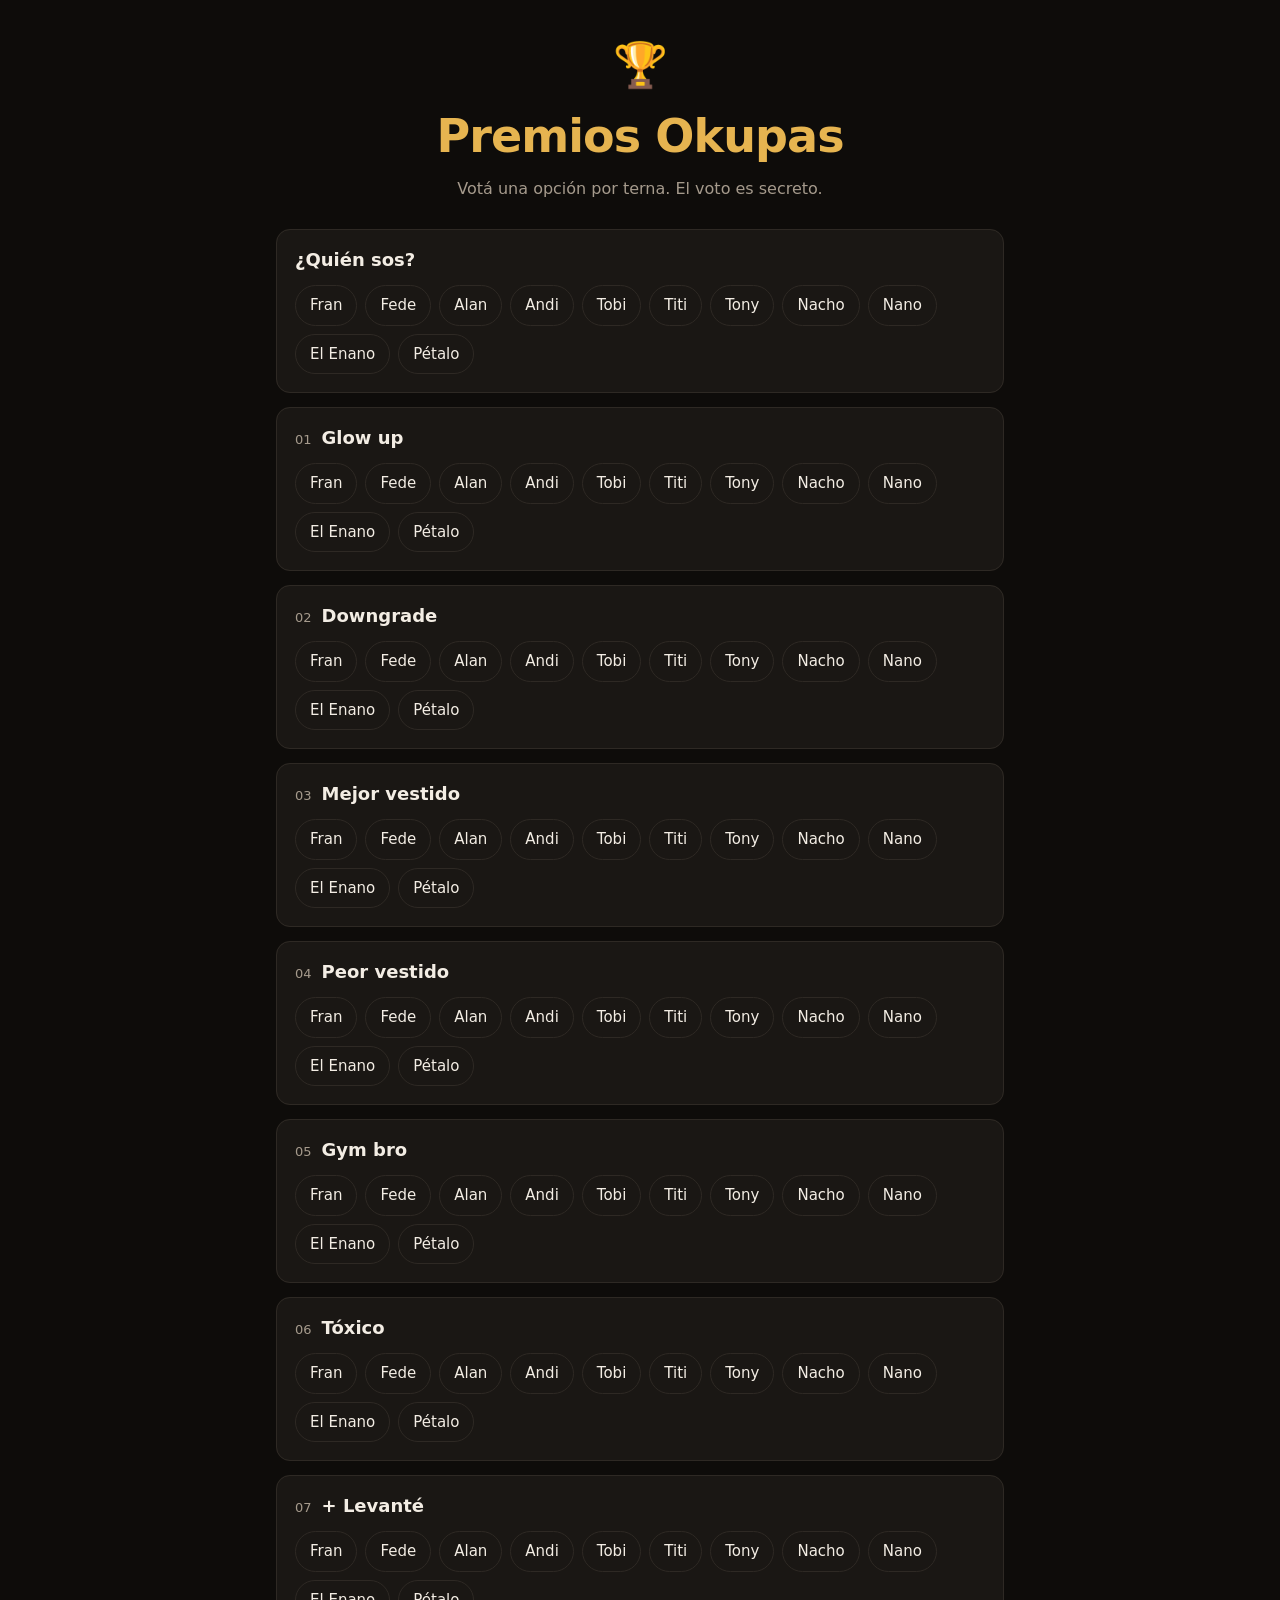
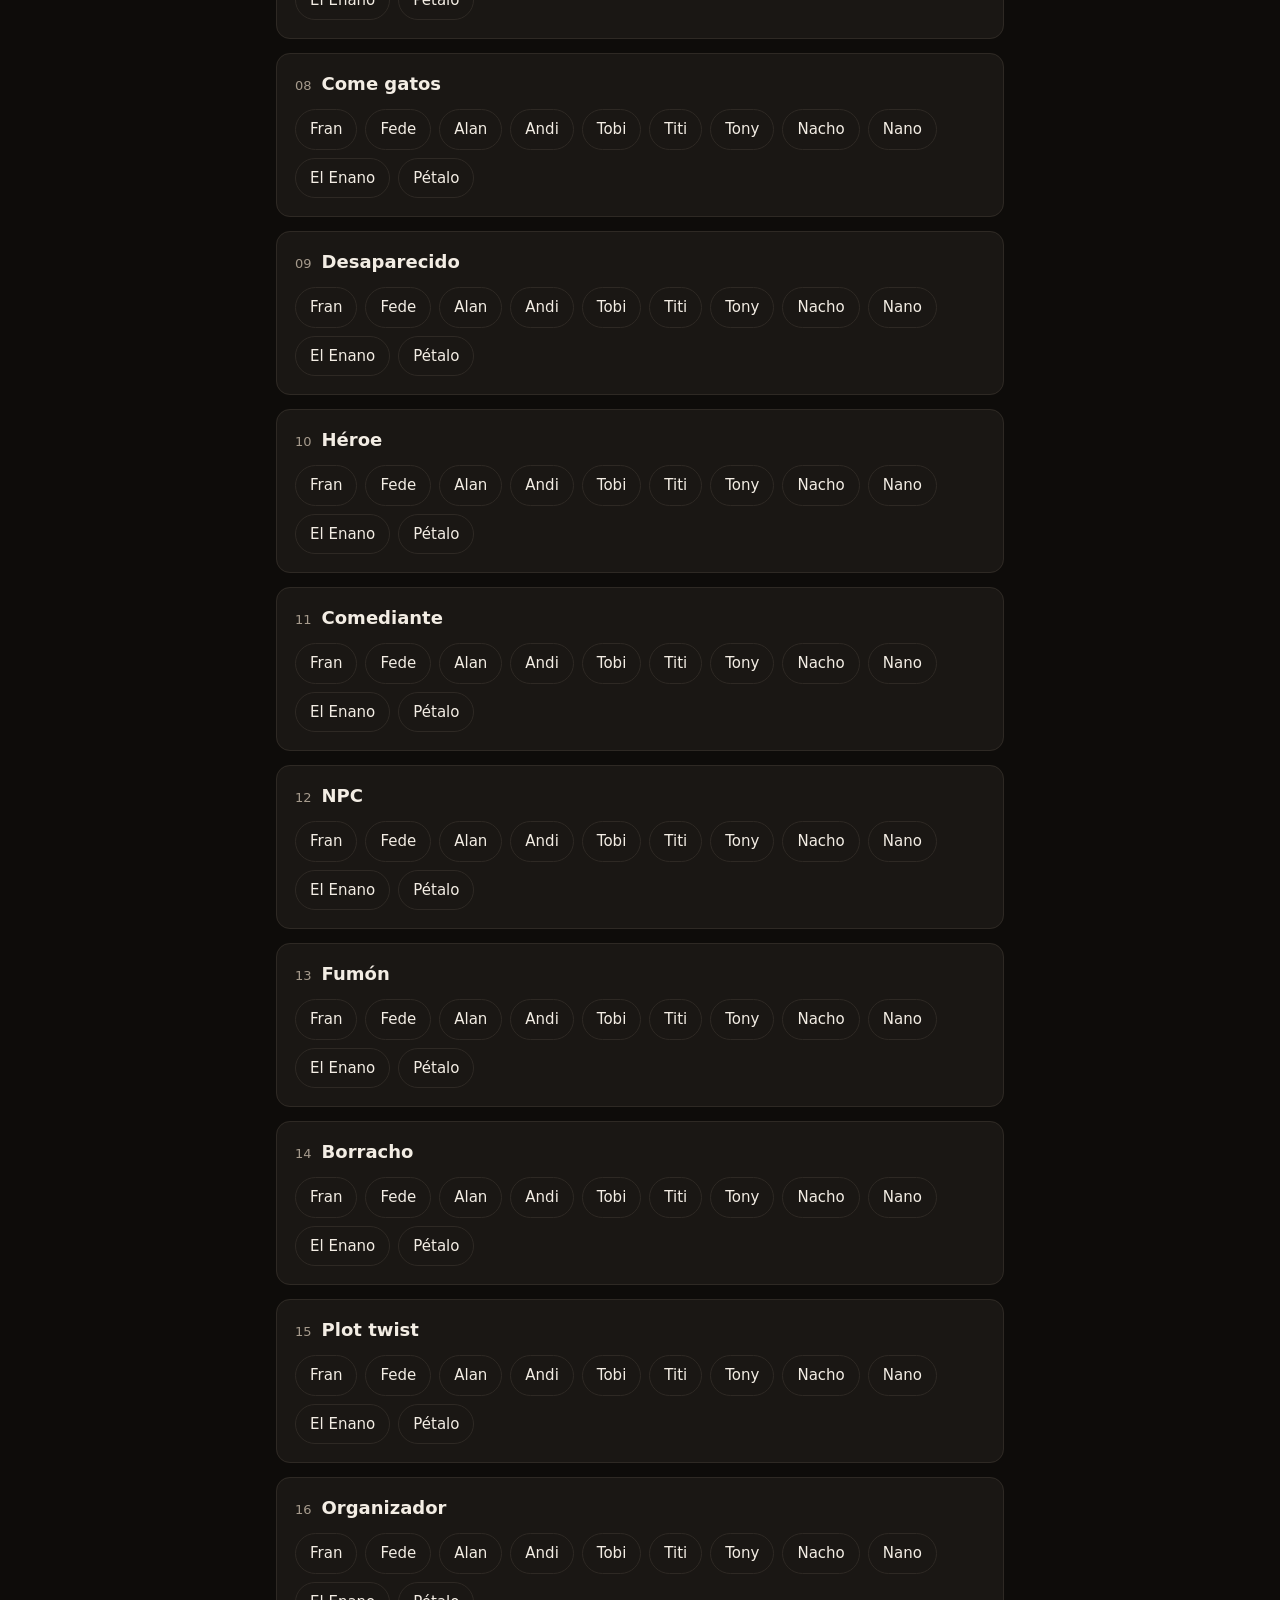
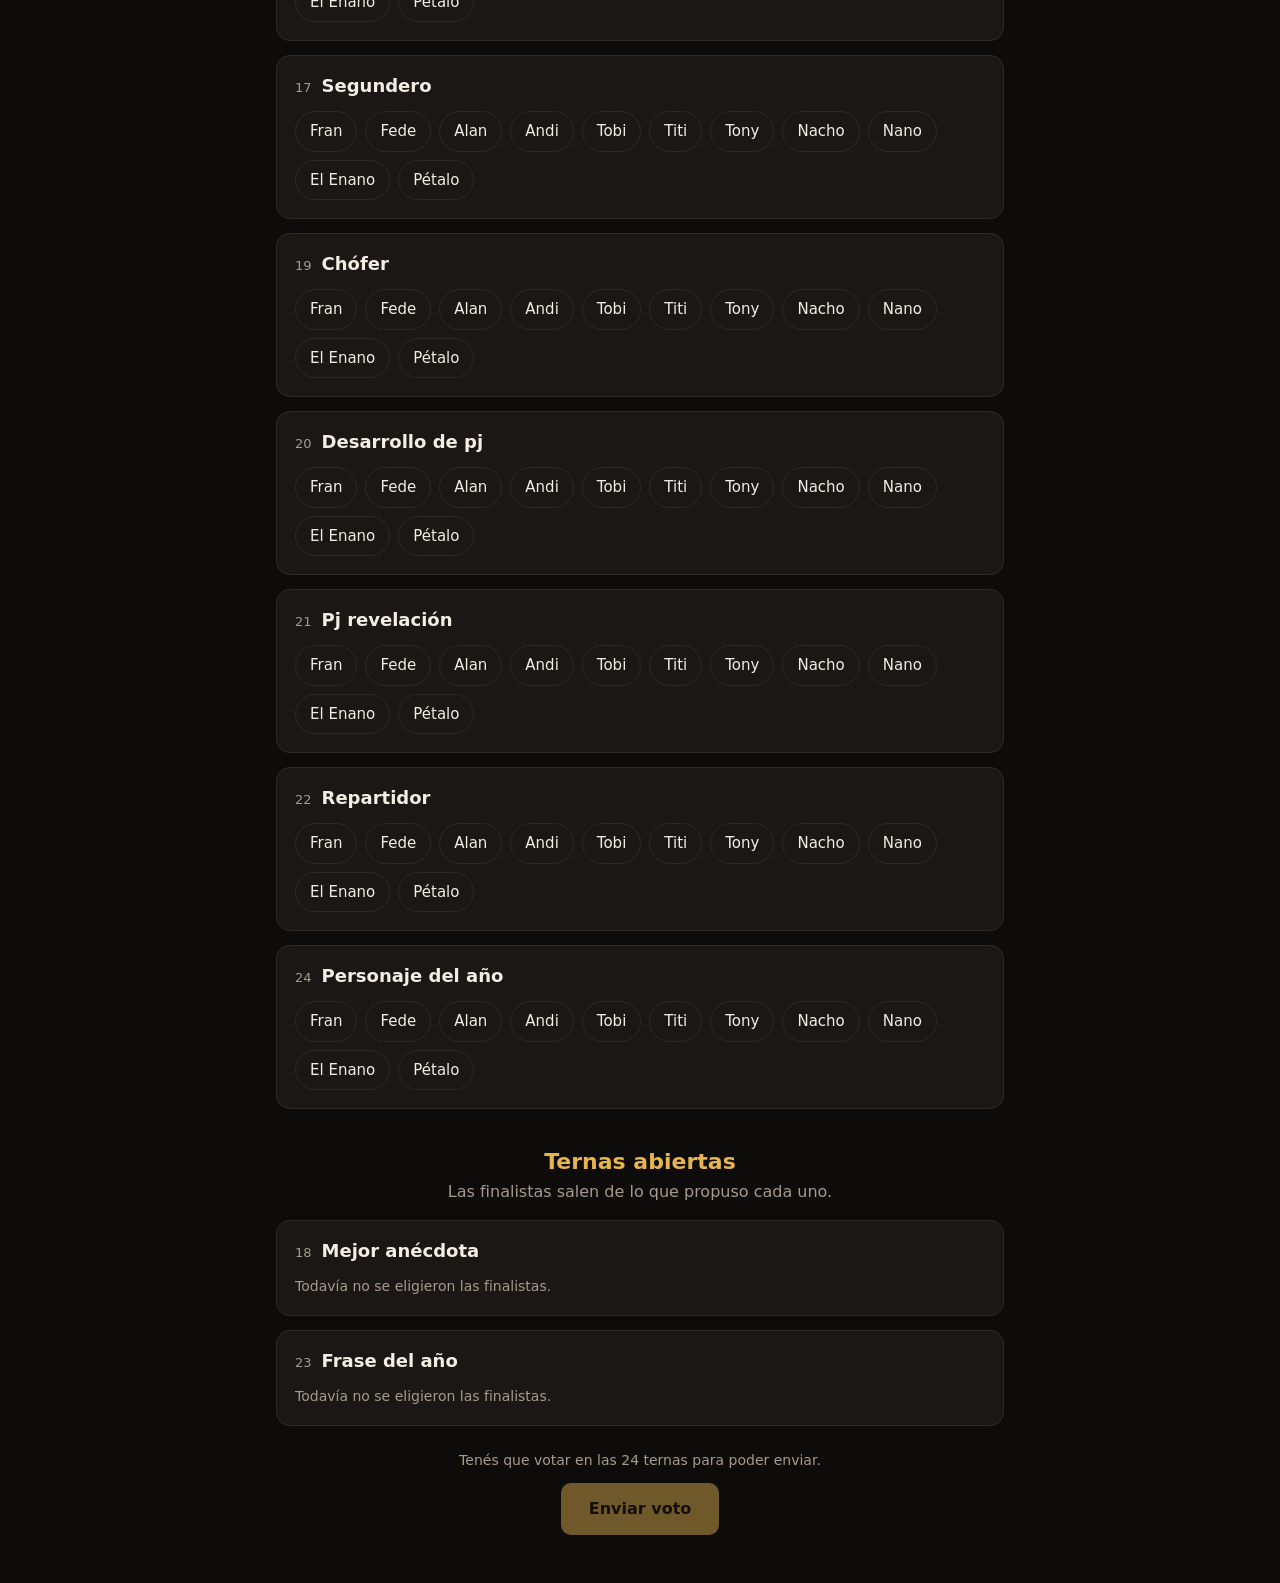
==== index.html @ e4be7bb2 "a" ====
<!doctype html>
<html lang="es">
<head>
  <meta charset="utf-8">
  <meta name="viewport" content="width=device-width, initial-scale=1">
  <title>Premios Okupas</title>
  <link rel="stylesheet" href="styles.css">
</head>
<body>
  <main>
    <header>
      <div class="trofeo">🏆</div>
      <h1>Premios Okupas</h1>
      <p class="sub">Votá una opción por terna. El voto es secreto.</p>
    </header>

    <!-- Pegá en action="..." la URL de tu Apps Script (ver README). -->
    <form method="post" action="PEGAR_URL_DEL_APPS_SCRIPT">
      <input type="hidden" name="tipo" value="voto">

      <fieldset class="card">
        <legend>¿Quién sos?</legend>
        <div class="chips">
          <input type="radio" name="votante" id="votante-fran" value="Fran" required><label for="votante-fran">Fran</label>
          <input type="radio" name="votante" id="votante-fede" value="Fede" required><label for="votante-fede">Fede</label>
          <input type="radio" name="votante" id="votante-alan" value="Alan" required><label for="votante-alan">Alan</label>
          <input type="radio" name="votante" id="votante-andi" value="Andi" required><label for="votante-andi">Andi</label>
          <input type="radio" name="votante" id="votante-tobi" value="Tobi" required><label for="votante-tobi">Tobi</label>
          <input type="radio" name="votante" id="votante-titi" value="Titi" required><label for="votante-titi">Titi</label>
          <input type="radio" name="votante" id="votante-tony" value="Tony" required><label for="votante-tony">Tony</label>
          <input type="radio" name="votante" id="votante-nacho" value="Nacho" required><label for="votante-nacho">Nacho</label>
          <input type="radio" name="votante" id="votante-nano" value="Nano" required><label for="votante-nano">Nano</label>
          <input type="radio" name="votante" id="votante-el-enano" value="El Enano" required><label for="votante-el-enano">El Enano</label>
          <input type="radio" name="votante" id="votante-petalo" value="Pétalo" required><label for="votante-petalo">Pétalo</label>
        </div>
      </fieldset>

      <fieldset class="card">
        <legend><span class="n">01</span>Glow up</legend>
        <div class="chips">
          <input type="radio" name="c1" id="c1-fran" value="Fran" required><label for="c1-fran">Fran</label>
          <input type="radio" name="c1" id="c1-fede" value="Fede" required><label for="c1-fede">Fede</label>
          <input type="radio" name="c1" id="c1-alan" value="Alan" required><label for="c1-alan">Alan</label>
          <input type="radio" name="c1" id="c1-andi" value="Andi" required><label for="c1-andi">Andi</label>
          <input type="radio" name="c1" id="c1-tobi" value="Tobi" required><label for="c1-tobi">Tobi</label>
          <input type="radio" name="c1" id="c1-titi" value="Titi" required><label for="c1-titi">Titi</label>
          <input type="radio" name="c1" id="c1-tony" value="Tony" required><label for="c1-tony">Tony</label>
          <input type="radio" name="c1" id="c1-nacho" value="Nacho" required><label for="c1-nacho">Nacho</label>
          <input type="radio" name="c1" id="c1-nano" value="Nano" required><label for="c1-nano">Nano</label>
          <input type="radio" name="c1" id="c1-el-enano" value="El Enano" required><label for="c1-el-enano">El Enano</label>
          <input type="radio" name="c1" id="c1-petalo" value="Pétalo" required><label for="c1-petalo">Pétalo</label>
        </div>
      </fieldset>

      <fieldset class="card">
        <legend><span class="n">02</span>Downgrade</legend>
        <div class="chips">
          <input type="radio" name="c2" id="c2-fran" value="Fran" required><label for="c2-fran">Fran</label>
          <input type="radio" name="c2" id="c2-fede" value="Fede" required><label for="c2-fede">Fede</label>
          <input type="radio" name="c2" id="c2-alan" value="Alan" required><label for="c2-alan">Alan</label>
          <input type="radio" name="c2" id="c2-andi" value="Andi" required><label for="c2-andi">Andi</label>
          <input type="radio" name="c2" id="c2-tobi" value="Tobi" required><label for="c2-tobi">Tobi</label>
          <input type="radio" name="c2" id="c2-titi" value="Titi" required><label for="c2-titi">Titi</label>
          <input type="radio" name="c2" id="c2-tony" value="Tony" required><label for="c2-tony">Tony</label>
          <input type="radio" name="c2" id="c2-nacho" value="Nacho" required><label for="c2-nacho">Nacho</label>
          <input type="radio" name="c2" id="c2-nano" value="Nano" required><label for="c2-nano">Nano</label>
          <input type="radio" name="c2" id="c2-el-enano" value="El Enano" required><label for="c2-el-enano">El Enano</label>
          <input type="radio" name="c2" id="c2-petalo" value="Pétalo" required><label for="c2-petalo">Pétalo</label>
        </div>
      </fieldset>

      <fieldset class="card">
        <legend><span class="n">03</span>Mejor vestido</legend>
        <div class="chips">
          <input type="radio" name="c3" id="c3-fran" value="Fran" required><label for="c3-fran">Fran</label>
          <input type="radio" name="c3" id="c3-fede" value="Fede" required><label for="c3-fede">Fede</label>
          <input type="radio" name="c3" id="c3-alan" value="Alan" required><label for="c3-alan">Alan</label>
          <input type="radio" name="c3" id="c3-andi" value="Andi" required><label for="c3-andi">Andi</label>
          <input type="radio" name="c3" id="c3-tobi" value="Tobi" required><label for="c3-tobi">Tobi</label>
          <input type="radio" name="c3" id="c3-titi" value="Titi" required><label for="c3-titi">Titi</label>
          <input type="radio" name="c3" id="c3-tony" value="Tony" required><label for="c3-tony">Tony</label>
          <input type="radio" name="c3" id="c3-nacho" value="Nacho" required><label for="c3-nacho">Nacho</label>
          <input type="radio" name="c3" id="c3-nano" value="Nano" required><label for="c3-nano">Nano</label>
          <input type="radio" name="c3" id="c3-el-enano" value="El Enano" required><label for="c3-el-enano">El Enano</label>
          <input type="radio" name="c3" id="c3-petalo" value="Pétalo" required><label for="c3-petalo">Pétalo</label>
        </div>
      </fieldset>

      <fieldset class="card">
        <legend><span class="n">04</span>Peor vestido</legend>
        <div class="chips">
          <input type="radio" name="c4" id="c4-fran" value="Fran" required><label for="c4-fran">Fran</label>
          <input type="radio" name="c4" id="c4-fede" value="Fede" required><label for="c4-fede">Fede</label>
          <input type="radio" name="c4" id="c4-alan" value="Alan" required><label for="c4-alan">Alan</label>
          <input type="radio" name="c4" id="c4-andi" value="Andi" required><label for="c4-andi">Andi</label>
          <input type="radio" name="c4" id="c4-tobi" value="Tobi" required><label for="c4-tobi">Tobi</label>
          <input type="radio" name="c4" id="c4-titi" value="Titi" required><label for="c4-titi">Titi</label>
          <input type="radio" name="c4" id="c4-tony" value="Tony" required><label for="c4-tony">Tony</label>
          <input type="radio" name="c4" id="c4-nacho" value="Nacho" required><label for="c4-nacho">Nacho</label>
          <input type="radio" name="c4" id="c4-nano" value="Nano" required><label for="c4-nano">Nano</label>
          <input type="radio" name="c4" id="c4-el-enano" value="El Enano" required><label for="c4-el-enano">El Enano</label>
          <input type="radio" name="c4" id="c4-petalo" value="Pétalo" required><label for="c4-petalo">Pétalo</label>
        </div>
      </fieldset>

      <fieldset class="card">
        <legend><span class="n">05</span>Gym bro</legend>
        <div class="chips">
          <input type="radio" name="c5" id="c5-fran" value="Fran" required><label for="c5-fran">Fran</label>
          <input type="radio" name="c5" id="c5-fede" value="Fede" required><label for="c5-fede">Fede</label>
          <input type="radio" name="c5" id="c5-alan" value="Alan" required><label for="c5-alan">Alan</label>
          <input type="radio" name="c5" id="c5-andi" value="Andi" required><label for="c5-andi">Andi</label>
          <input type="radio" name="c5" id="c5-tobi" value="Tobi" required><label for="c5-tobi">Tobi</label>
          <input type="radio" name="c5" id="c5-titi" value="Titi" required><label for="c5-titi">Titi</label>
          <input type="radio" name="c5" id="c5-tony" value="Tony" required><label for="c5-tony">Tony</label>
          <input type="radio" name="c5" id="c5-nacho" value="Nacho" required><label for="c5-nacho">Nacho</label>
          <input type="radio" name="c5" id="c5-nano" value="Nano" required><label for="c5-nano">Nano</label>
          <input type="radio" name="c5" id="c5-el-enano" value="El Enano" required><label for="c5-el-enano">El Enano</label>
          <input type="radio" name="c5" id="c5-petalo" value="Pétalo" required><label for="c5-petalo">Pétalo</label>
        </div>
      </fieldset>

      <fieldset class="card">
        <legend><span class="n">06</span>Tóxico</legend>
        <div class="chips">
          <input type="radio" name="c6" id="c6-fran" value="Fran" required><label for="c6-fran">Fran</label>
          <input type="radio" name="c6" id="c6-fede" value="Fede" required><label for="c6-fede">Fede</label>
          <input type="radio" name="c6" id="c6-alan" value="Alan" required><label for="c6-alan">Alan</label>
          <input type="radio" name="c6" id="c6-andi" value="Andi" required><label for="c6-andi">Andi</label>
          <input type="radio" name="c6" id="c6-tobi" value="Tobi" required><label for="c6-tobi">Tobi</label>
          <input type="radio" name="c6" id="c6-titi" value="Titi" required><label for="c6-titi">Titi</label>
          <input type="radio" name="c6" id="c6-tony" value="Tony" required><label for="c6-tony">Tony</label>
          <input type="radio" name="c6" id="c6-nacho" value="Nacho" required><label for="c6-nacho">Nacho</label>
          <input type="radio" name="c6" id="c6-nano" value="Nano" required><label for="c6-nano">Nano</label>
          <input type="radio" name="c6" id="c6-el-enano" value="El Enano" required><label for="c6-el-enano">El Enano</label>
          <input type="radio" name="c6" id="c6-petalo" value="Pétalo" required><label for="c6-petalo">Pétalo</label>
        </div>
      </fieldset>

      <fieldset class="card">
        <legend><span class="n">07</span>+ Levanté</legend>
        <div class="chips">
          <input type="radio" name="c7" id="c7-fran" value="Fran" required><label for="c7-fran">Fran</label>
          <input type="radio" name="c7" id="c7-fede" value="Fede" required><label for="c7-fede">Fede</label>
          <input type="radio" name="c7" id="c7-alan" value="Alan" required><label for="c7-alan">Alan</label>
          <input type="radio" name="c7" id="c7-andi" value="Andi" required><label for="c7-andi">Andi</label>
          <input type="radio" name="c7" id="c7-tobi" value="Tobi" required><label for="c7-tobi">Tobi</label>
          <input type="radio" name="c7" id="c7-titi" value="Titi" required><label for="c7-titi">Titi</label>
          <input type="radio" name="c7" id="c7-tony" value="Tony" required><label for="c7-tony">Tony</label>
          <input type="radio" name="c7" id="c7-nacho" value="Nacho" required><label for="c7-nacho">Nacho</label>
          <input type="radio" name="c7" id="c7-nano" value="Nano" required><label for="c7-nano">Nano</label>
          <input type="radio" name="c7" id="c7-el-enano" value="El Enano" required><label for="c7-el-enano">El Enano</label>
          <input type="radio" name="c7" id="c7-petalo" value="Pétalo" required><label for="c7-petalo">Pétalo</label>
        </div>
      </fieldset>

      <fieldset class="card">
        <legend><span class="n">08</span>Come gatos</legend>
        <div class="chips">
          <input type="radio" name="c8" id="c8-fran" value="Fran" required><label for="c8-fran">Fran</label>
          <input type="radio" name="c8" id="c8-fede" value="Fede" required><label for="c8-fede">Fede</label>
          <input type="radio" name="c8" id="c8-alan" value="Alan" required><label for="c8-alan">Alan</label>
          <input type="radio" name="c8" id="c8-andi" value="Andi" required><label for="c8-andi">Andi</label>
          <input type="radio" name="c8" id="c8-tobi" value="Tobi" required><label for="c8-tobi">Tobi</label>
          <input type="radio" name="c8" id="c8-titi" value="Titi" required><label for="c8-titi">Titi</label>
          <input type="radio" name="c8" id="c8-tony" value="Tony" required><label for="c8-tony">Tony</label>
          <input type="radio" name="c8" id="c8-nacho" value="Nacho" required><label for="c8-nacho">Nacho</label>
          <input type="radio" name="c8" id="c8-nano" value="Nano" required><label for="c8-nano">Nano</label>
          <input type="radio" name="c8" id="c8-el-enano" value="El Enano" required><label for="c8-el-enano">El Enano</label>
          <input type="radio" name="c8" id="c8-petalo" value="Pétalo" required><label for="c8-petalo">Pétalo</label>
        </div>
      </fieldset>

      <fieldset class="card">
        <legend><span class="n">09</span>Desaparecido</legend>
        <div class="chips">
          <input type="radio" name="c9" id="c9-fran" value="Fran" required><label for="c9-fran">Fran</label>
          <input type="radio" name="c9" id="c9-fede" value="Fede" required><label for="c9-fede">Fede</label>
          <input type="radio" name="c9" id="c9-alan" value="Alan" required><label for="c9-alan">Alan</label>
          <input type="radio" name="c9" id="c9-andi" value="Andi" required><label for="c9-andi">Andi</label>
          <input type="radio" name="c9" id="c9-tobi" value="Tobi" required><label for="c9-tobi">Tobi</label>
          <input type="radio" name="c9" id="c9-titi" value="Titi" required><label for="c9-titi">Titi</label>
          <input type="radio" name="c9" id="c9-tony" value="Tony" required><label for="c9-tony">Tony</label>
          <input type="radio" name="c9" id="c9-nacho" value="Nacho" required><label for="c9-nacho">Nacho</label>
          <input type="radio" name="c9" id="c9-nano" value="Nano" required><label for="c9-nano">Nano</label>
          <input type="radio" name="c9" id="c9-el-enano" value="El Enano" required><label for="c9-el-enano">El Enano</label>
          <input type="radio" name="c9" id="c9-petalo" value="Pétalo" required><label for="c9-petalo">Pétalo</label>
        </div>
      </fieldset>

      <fieldset class="card">
        <legend><span class="n">10</span>Héroe</legend>
        <div class="chips">
          <input type="radio" name="c10" id="c10-fran" value="Fran" required><label for="c10-fran">Fran</label>
          <input type="radio" name="c10" id="c10-fede" value="Fede" required><label for="c10-fede">Fede</label>
          <input type="radio" name="c10" id="c10-alan" value="Alan" required><label for="c10-alan">Alan</label>
          <input type="radio" name="c10" id="c10-andi" value="Andi" required><label for="c10-andi">Andi</label>
          <input type="radio" name="c10" id="c10-tobi" value="Tobi" required><label for="c10-tobi">Tobi</label>
          <input type="radio" name="c10" id="c10-titi" value="Titi" required><label for="c10-titi">Titi</label>
          <input type="radio" name="c10" id="c10-tony" value="Tony" required><label for="c10-tony">Tony</label>
          <input type="radio" name="c10" id="c10-nacho" value="Nacho" required><label for="c10-nacho">Nacho</label>
          <input type="radio" name="c10" id="c10-nano" value="Nano" required><label for="c10-nano">Nano</label>
          <input type="radio" name="c10" id="c10-el-enano" value="El Enano" required><label for="c10-el-enano">El Enano</label>
          <input type="radio" name="c10" id="c10-petalo" value="Pétalo" required><label for="c10-petalo">Pétalo</label>
        </div>
      </fieldset>

      <fieldset class="card">
        <legend><span class="n">11</span>Comediante</legend>
        <div class="chips">
          <input type="radio" name="c11" id="c11-fran" value="Fran" required><label for="c11-fran">Fran</label>
          <input type="radio" name="c11" id="c11-fede" value="Fede" required><label for="c11-fede">Fede</label>
          <input type="radio" name="c11" id="c11-alan" value="Alan" required><label for="c11-alan">Alan</label>
          <input type="radio" name="c11" id="c11-andi" value="Andi" required><label for="c11-andi">Andi</label>
          <input type="radio" name="c11" id="c11-tobi" value="Tobi" required><label for="c11-tobi">Tobi</label>
          <input type="radio" name="c11" id="c11-titi" value="Titi" required><label for="c11-titi">Titi</label>
          <input type="radio" name="c11" id="c11-tony" value="Tony" required><label for="c11-tony">Tony</label>
          <input type="radio" name="c11" id="c11-nacho" value="Nacho" required><label for="c11-nacho">Nacho</label>
          <input type="radio" name="c11" id="c11-nano" value="Nano" required><label for="c11-nano">Nano</label>
          <input type="radio" name="c11" id="c11-el-enano" value="El Enano" required><label for="c11-el-enano">El Enano</label>
          <input type="radio" name="c11" id="c11-petalo" value="Pétalo" required><label for="c11-petalo">Pétalo</label>
        </div>
      </fieldset>

      <fieldset class="card">
        <legend><span class="n">12</span>NPC</legend>
        <div class="chips">
          <input type="radio" name="c12" id="c12-fran" value="Fran" required><label for="c12-fran">Fran</label>
          <input type="radio" name="c12" id="c12-fede" value="Fede" required><label for="c12-fede">Fede</label>
          <input type="radio" name="c12" id="c12-alan" value="Alan" required><label for="c12-alan">Alan</label>
          <input type="radio" name="c12" id="c12-andi" value="Andi" required><label for="c12-andi">Andi</label>
          <input type="radio" name="c12" id="c12-tobi" value="Tobi" required><label for="c12-tobi">Tobi</label>
          <input type="radio" name="c12" id="c12-titi" value="Titi" required><label for="c12-titi">Titi</label>
          <input type="radio" name="c12" id="c12-tony" value="Tony" required><label for="c12-tony">Tony</label>
          <input type="radio" name="c12" id="c12-nacho" value="Nacho" required><label for="c12-nacho">Nacho</label>
          <input type="radio" name="c12" id="c12-nano" value="Nano" required><label for="c12-nano">Nano</label>
          <input type="radio" name="c12" id="c12-el-enano" value="El Enano" required><label for="c12-el-enano">El Enano</label>
          <input type="radio" name="c12" id="c12-petalo" value="Pétalo" required><label for="c12-petalo">Pétalo</label>
        </div>
      </fieldset>

      <fieldset class="card">
        <legend><span class="n">13</span>Fumón</legend>
        <div class="chips">
          <input type="radio" name="c13" id="c13-fran" value="Fran" required><label for="c13-fran">Fran</label>
          <input type="radio" name="c13" id="c13-fede" value="Fede" required><label for="c13-fede">Fede</label>
          <input type="radio" name="c13" id="c13-alan" value="Alan" required><label for="c13-alan">Alan</label>
          <input type="radio" name="c13" id="c13-andi" value="Andi" required><label for="c13-andi">Andi</label>
          <input type="radio" name="c13" id="c13-tobi" value="Tobi" required><label for="c13-tobi">Tobi</label>
          <input type="radio" name="c13" id="c13-titi" value="Titi" required><label for="c13-titi">Titi</label>
          <input type="radio" name="c13" id="c13-tony" value="Tony" required><label for="c13-tony">Tony</label>
          <input type="radio" name="c13" id="c13-nacho" value="Nacho" required><label for="c13-nacho">Nacho</label>
          <input type="radio" name="c13" id="c13-nano" value="Nano" required><label for="c13-nano">Nano</label>
          <input type="radio" name="c13" id="c13-el-enano" value="El Enano" required><label for="c13-el-enano">El Enano</label>
          <input type="radio" name="c13" id="c13-petalo" value="Pétalo" required><label for="c13-petalo">Pétalo</label>
        </div>
      </fieldset>

      <fieldset class="card">
        <legend><span class="n">14</span>Borracho</legend>
        <div class="chips">
          <input type="radio" name="c14" id="c14-fran" value="Fran" required><label for="c14-fran">Fran</label>
          <input type="radio" name="c14" id="c14-fede" value="Fede" required><label for="c14-fede">Fede</label>
          <input type="radio" name="c14" id="c14-alan" value="Alan" required><label for="c14-alan">Alan</label>
          <input type="radio" name="c14" id="c14-andi" value="Andi" required><label for="c14-andi">Andi</label>
          <input type="radio" name="c14" id="c14-tobi" value="Tobi" required><label for="c14-tobi">Tobi</label>
          <input type="radio" name="c14" id="c14-titi" value="Titi" required><label for="c14-titi">Titi</label>
          <input type="radio" name="c14" id="c14-tony" value="Tony" required><label for="c14-tony">Tony</label>
          <input type="radio" name="c14" id="c14-nacho" value="Nacho" required><label for="c14-nacho">Nacho</label>
          <input type="radio" name="c14" id="c14-nano" value="Nano" required><label for="c14-nano">Nano</label>
          <input type="radio" name="c14" id="c14-el-enano" value="El Enano" required><label for="c14-el-enano">El Enano</label>
          <input type="radio" name="c14" id="c14-petalo" value="Pétalo" required><label for="c14-petalo">Pétalo</label>
        </div>
      </fieldset>

      <fieldset class="card">
        <legend><span class="n">15</span>Plot twist</legend>
        <div class="chips">
          <input type="radio" name="c15" id="c15-fran" value="Fran" required><label for="c15-fran">Fran</label>
          <input type="radio" name="c15" id="c15-fede" value="Fede" required><label for="c15-fede">Fede</label>
          <input type="radio" name="c15" id="c15-alan" value="Alan" required><label for="c15-alan">Alan</label>
          <input type="radio" name="c15" id="c15-andi" value="Andi" required><label for="c15-andi">Andi</label>
          <input type="radio" name="c15" id="c15-tobi" value="Tobi" required><label for="c15-tobi">Tobi</label>
          <input type="radio" name="c15" id="c15-titi" value="Titi" required><label for="c15-titi">Titi</label>
          <input type="radio" name="c15" id="c15-tony" value="Tony" required><label for="c15-tony">Tony</label>
          <input type="radio" name="c15" id="c15-nacho" value="Nacho" required><label for="c15-nacho">Nacho</label>
          <input type="radio" name="c15" id="c15-nano" value="Nano" required><label for="c15-nano">Nano</label>
          <input type="radio" name="c15" id="c15-el-enano" value="El Enano" required><label for="c15-el-enano">El Enano</label>
          <input type="radio" name="c15" id="c15-petalo" value="Pétalo" required><label for="c15-petalo">Pétalo</label>
        </div>
      </fieldset>

      <fieldset class="card">
        <legend><span class="n">16</span>Organizador</legend>
        <div class="chips">
          <input type="radio" name="c16" id="c16-fran" value="Fran" required><label for="c16-fran">Fran</label>
          <input type="radio" name="c16" id="c16-fede" value="Fede" required><label for="c16-fede">Fede</label>
          <input type="radio" name="c16" id="c16-alan" value="Alan" required><label for="c16-alan">Alan</label>
          <input type="radio" name="c16" id="c16-andi" value="Andi" required><label for="c16-andi">Andi</label>
          <input type="radio" name="c16" id="c16-tobi" value="Tobi" required><label for="c16-tobi">Tobi</label>
          <input type="radio" name="c16" id="c16-titi" value="Titi" required><label for="c16-titi">Titi</label>
          <input type="radio" name="c16" id="c16-tony" value="Tony" required><label for="c16-tony">Tony</label>
          <input type="radio" name="c16" id="c16-nacho" value="Nacho" required><label for="c16-nacho">Nacho</label>
          <input type="radio" name="c16" id="c16-nano" value="Nano" required><label for="c16-nano">Nano</label>
          <input type="radio" name="c16" id="c16-el-enano" value="El Enano" required><label for="c16-el-enano">El Enano</label>
          <input type="radio" name="c16" id="c16-petalo" value="Pétalo" required><label for="c16-petalo">Pétalo</label>
        </div>
      </fieldset>

      <fieldset class="card">
        <legend><span class="n">17</span>Segundero</legend>
        <div class="chips">
          <input type="radio" name="c17" id="c17-fran" value="Fran" required><label for="c17-fran">Fran</label>
          <input type="radio" name="c17" id="c17-fede" value="Fede" required><label for="c17-fede">Fede</label>
          <input type="radio" name="c17" id="c17-alan" value="Alan" required><label for="c17-alan">Alan</label>
          <input type="radio" name="c17" id="c17-andi" value="Andi" required><label for="c17-andi">Andi</label>
          <input type="radio" name="c17" id="c17-tobi" value="Tobi" required><label for="c17-tobi">Tobi</label>
          <input type="radio" name="c17" id="c17-titi" value="Titi" required><label for="c17-titi">Titi</label>
          <input type="radio" name="c17" id="c17-tony" value="Tony" required><label for="c17-tony">Tony</label>
          <input type="radio" name="c17" id="c17-nacho" value="Nacho" required><label for="c17-nacho">Nacho</label>
          <input type="radio" name="c17" id="c17-nano" value="Nano" required><label for="c17-nano">Nano</label>
          <input type="radio" name="c17" id="c17-el-enano" value="El Enano" required><label for="c17-el-enano">El Enano</label>
          <input type="radio" name="c17" id="c17-petalo" value="Pétalo" required><label for="c17-petalo">Pétalo</label>
        </div>
      </fieldset>

      <fieldset class="card">
        <legend><span class="n">19</span>Chófer</legend>
        <div class="chips">
          <input type="radio" name="c19" id="c19-fran" value="Fran" required><label for="c19-fran">Fran</label>
          <input type="radio" name="c19" id="c19-fede" value="Fede" required><label for="c19-fede">Fede</label>
          <input type="radio" name="c19" id="c19-alan" value="Alan" required><label for="c19-alan">Alan</label>
          <input type="radio" name="c19" id="c19-andi" value="Andi" required><label for="c19-andi">Andi</label>
          <input type="radio" name="c19" id="c19-tobi" value="Tobi" required><label for="c19-tobi">Tobi</label>
          <input type="radio" name="c19" id="c19-titi" value="Titi" required><label for="c19-titi">Titi</label>
          <input type="radio" name="c19" id="c19-tony" value="Tony" required><label for="c19-tony">Tony</label>
          <input type="radio" name="c19" id="c19-nacho" value="Nacho" required><label for="c19-nacho">Nacho</label>
          <input type="radio" name="c19" id="c19-nano" value="Nano" required><label for="c19-nano">Nano</label>
          <input type="radio" name="c19" id="c19-el-enano" value="El Enano" required><label for="c19-el-enano">El Enano</label>
          <input type="radio" name="c19" id="c19-petalo" value="Pétalo" required><label for="c19-petalo">Pétalo</label>
        </div>
      </fieldset>

      <fieldset class="card">
        <legend><span class="n">20</span>Desarrollo de pj</legend>
        <div class="chips">
          <input type="radio" name="c20" id="c20-fran" value="Fran" required><label for="c20-fran">Fran</label>
          <input type="radio" name="c20" id="c20-fede" value="Fede" required><label for="c20-fede">Fede</label>
          <input type="radio" name="c20" id="c20-alan" value="Alan" required><label for="c20-alan">Alan</label>
          <input type="radio" name="c20" id="c20-andi" value="Andi" required><label for="c20-andi">Andi</label>
          <input type="radio" name="c20" id="c20-tobi" value="Tobi" required><label for="c20-tobi">Tobi</label>
          <input type="radio" name="c20" id="c20-titi" value="Titi" required><label for="c20-titi">Titi</label>
          <input type="radio" name="c20" id="c20-tony" value="Tony" required><label for="c20-tony">Tony</label>
          <input type="radio" name="c20" id="c20-nacho" value="Nacho" required><label for="c20-nacho">Nacho</label>
          <input type="radio" name="c20" id="c20-nano" value="Nano" required><label for="c20-nano">Nano</label>
          <input type="radio" name="c20" id="c20-el-enano" value="El Enano" required><label for="c20-el-enano">El Enano</label>
          <input type="radio" name="c20" id="c20-petalo" value="Pétalo" required><label for="c20-petalo">Pétalo</label>
        </div>
      </fieldset>

      <fieldset class="card">
        <legend><span class="n">21</span>Pj revelación</legend>
        <div class="chips">
          <input type="radio" name="c21" id="c21-fran" value="Fran" required><label for="c21-fran">Fran</label>
          <input type="radio" name="c21" id="c21-fede" value="Fede" required><label for="c21-fede">Fede</label>
          <input type="radio" name="c21" id="c21-alan" value="Alan" required><label for="c21-alan">Alan</label>
          <input type="radio" name="c21" id="c21-andi" value="Andi" required><label for="c21-andi">Andi</label>
          <input type="radio" name="c21" id="c21-tobi" value="Tobi" required><label for="c21-tobi">Tobi</label>
          <input type="radio" name="c21" id="c21-titi" value="Titi" required><label for="c21-titi">Titi</label>
          <input type="radio" name="c21" id="c21-tony" value="Tony" required><label for="c21-tony">Tony</label>
          <input type="radio" name="c21" id="c21-nacho" value="Nacho" required><label for="c21-nacho">Nacho</label>
          <input type="radio" name="c21" id="c21-nano" value="Nano" required><label for="c21-nano">Nano</label>
          <input type="radio" name="c21" id="c21-el-enano" value="El Enano" required><label for="c21-el-enano">El Enano</label>
          <input type="radio" name="c21" id="c21-petalo" value="Pétalo" required><label for="c21-petalo">Pétalo</label>
        </div>
      </fieldset>

      <fieldset class="card">
        <legend><span class="n">22</span>Repartidor</legend>
        <div class="chips">
          <input type="radio" name="c22" id="c22-fran" value="Fran" required><label for="c22-fran">Fran</label>
          <input type="radio" name="c22" id="c22-fede" value="Fede" required><label for="c22-fede">Fede</label>
          <input type="radio" name="c22" id="c22-alan" value="Alan" required><label for="c22-alan">Alan</label>
          <input type="radio" name="c22" id="c22-andi" value="Andi" required><label for="c22-andi">Andi</label>
          <input type="radio" name="c22" id="c22-tobi" value="Tobi" required><label for="c22-tobi">Tobi</label>
          <input type="radio" name="c22" id="c22-titi" value="Titi" required><label for="c22-titi">Titi</label>
          <input type="radio" name="c22" id="c22-tony" value="Tony" required><label for="c22-tony">Tony</label>
          <input type="radio" name="c22" id="c22-nacho" value="Nacho" required><label for="c22-nacho">Nacho</label>
          <input type="radio" name="c22" id="c22-nano" value="Nano" required><label for="c22-nano">Nano</label>
          <input type="radio" name="c22" id="c22-el-enano" value="El Enano" required><label for="c22-el-enano">El Enano</label>
          <input type="radio" name="c22" id="c22-petalo" value="Pétalo" required><label for="c22-petalo">Pétalo</label>
        </div>
      </fieldset>

      <fieldset class="card">
        <legend><span class="n">24</span>Personaje del año</legend>
        <div class="chips">
          <input type="radio" name="c24" id="c24-fran" value="Fran" required><label for="c24-fran">Fran</label>
          <input type="radio" name="c24" id="c24-fede" value="Fede" required><label for="c24-fede">Fede</label>
          <input type="radio" name="c24" id="c24-alan" value="Alan" required><label for="c24-alan">Alan</label>
          <input type="radio" name="c24" id="c24-andi" value="Andi" required><label for="c24-andi">Andi</label>
          <input type="radio" name="c24" id="c24-tobi" value="Tobi" required><label for="c24-tobi">Tobi</label>
          <input type="radio" name="c24" id="c24-titi" value="Titi" required><label for="c24-titi">Titi</label>
          <input type="radio" name="c24" id="c24-tony" value="Tony" required><label for="c24-tony">Tony</label>
          <input type="radio" name="c24" id="c24-nacho" value="Nacho" required><label for="c24-nacho">Nacho</label>
          <input type="radio" name="c24" id="c24-nano" value="Nano" required><label for="c24-nano">Nano</label>
          <input type="radio" name="c24" id="c24-el-enano" value="El Enano" required><label for="c24-el-enano">El Enano</label>
          <input type="radio" name="c24" id="c24-petalo" value="Pétalo" required><label for="c24-petalo">Pétalo</label>
        </div>
      </fieldset>

      <h2 class="seccion">Ternas abiertas</h2>
      <p class="sub seccion-sub">Las finalistas salen de lo que propuso cada uno.</p>
      <!-- INICIO FINALISTAS: reemplazá todo hasta FIN FINALISTAS con lo que genera la planilla
           (menú Premios Okupas → Generar HTML de finalistas). -->

      <fieldset class="card">
        <legend><span class="n">18</span>Mejor anécdota</legend>
        <p class="vacio">Todavía no se eligieron las finalistas.</p>
      </fieldset>

      <fieldset class="card">
        <legend><span class="n">23</span>Frase del año</legend>
        <p class="vacio">Todavía no se eligieron las finalistas.</p>
      </fieldset>
      <!-- FIN FINALISTAS -->

      <div class="barra">
        <p class="aviso">Tenés que votar en las 24 ternas para poder enviar.</p>
        <button class="btn" type="submit">Enviar voto</button>
      </div>
    </form>
  </main>
</body>
</html>
---- styles.css ----
:root {
  --bg: #0e0c0a;
  --card: #1a1714;
  --line: #2e2924;
  --text: #f3ede4;
  --muted: #a59a8c;
  --gold: #e6b450;
  --ok: #7fd18b;
}
* { box-sizing: border-box; }
body {
  margin: 0;
  background: var(--bg);
  color: var(--text);
  font: 16px/1.5 system-ui, -apple-system, 'Segoe UI', Roboto, sans-serif;
}
main { max-width: 760px; margin: 0 auto; padding: 32px 16px 48px; }
header { text-align: center; margin-bottom: 28px; }
.trofeo { font-size: 44px; }
h1 {
  margin: 4px 0 6px;
  font-size: clamp(30px, 7vw, 46px);
  letter-spacing: -0.02em;
  color: var(--gold);
}
.sub { color: var(--muted); margin: 0; }

/* Cada terna */
.card {
  background: var(--card);
  border: 1px solid var(--line);
  border-radius: 14px;
  padding: 16px 18px 18px;
  margin: 0 0 14px;
  min-width: 0;
}
legend {
  float: left;
  width: 100%;
  padding: 0;
  margin-bottom: 12px;
  font-size: 18px;
  font-weight: 700;
}
legend .n { color: var(--muted); font-size: 13px; font-weight: 400; margin-right: 10px; }
/* Tilde verde cuando la terna ya tiene voto */
.card:has(input:checked) legend::after { content: ' ✓'; color: var(--ok); }

/* Opciones como botones: el radio queda oculto y se ve el label */
.chips { clear: both; display: flex; flex-wrap: wrap; gap: 8px; }
.chips input {
  position: absolute;
  opacity: 0;
  width: 1px;
  height: 1px;
}
.chips label {
  border: 1px solid var(--line);
  border-radius: 999px;
  padding: 8px 14px;
  font-size: 15px;
  cursor: pointer;
  user-select: none;
}
.chips label:hover { border-color: var(--gold); }
.chips input:focus-visible + label { outline: 2px solid var(--gold); outline-offset: 2px; }
.chips input:checked + label {
  background: var(--gold);
  border-color: var(--gold);
  color: #1a1205;
  font-weight: 600;
}

/* Ternas abiertas */
.seccion { margin: 36px 0 2px; font-size: 22px; color: var(--gold); text-align: center; }
.seccion-sub { text-align: center; margin-bottom: 16px; }
.vacio { clear: both; color: var(--muted); font-size: 14px; margin: 0; }
.chips.largas { flex-direction: column; }
.chips.largas label { border-radius: 12px; padding: 10px 14px; white-space: pre-line; }
textarea {
  clear: both;
  display: block;
  width: 100%;
  padding: 12px;
  border-radius: 10px;
  border: 1px solid var(--line);
  background: var(--bg);
  color: var(--text);
  font: inherit;
  resize: vertical;
}
textarea:focus { outline: 2px solid var(--gold); outline-offset: 1px; }
.nota { color: var(--muted); font-size: 14px; margin: 0 0 12px; }

/* Botón de enviar */
.barra { text-align: center; margin-top: 24px; }
.aviso { color: var(--muted); font-size: 14px; margin: 0 0 12px; }
form:valid .aviso { visibility: hidden; }
.btn {
  background: var(--gold);
  color: #1a1205;
  border: 0;
  border-radius: 10px;
  padding: 14px 28px;
  font: inherit;
  font-weight: 700;
  cursor: pointer;
}
form:invalid .btn { opacity: 0.45; }
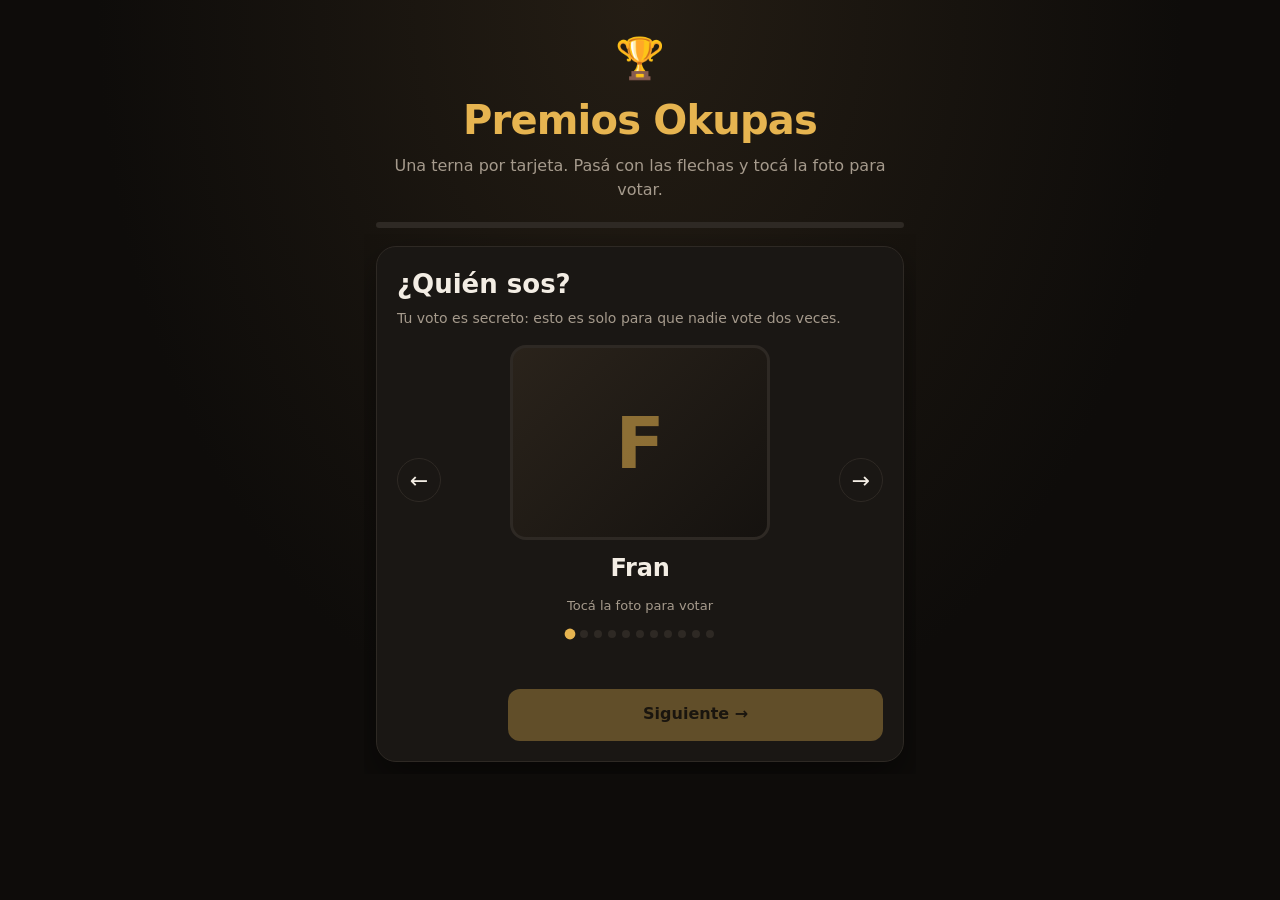
==== commit efb472a4: "A" ====
--- a/index.html
+++ b/index.html
@@ -5,429 +5,3400 @@
   <meta name="viewport" content="width=device-width, initial-scale=1">
   <title>Premios Okupas</title>
   <link rel="stylesheet" href="styles.css">
+  <style>
+    /* Generado: qué persona se ve en cada carrusel */
+    .carrusel:has(.ver input:nth-child(1):checked) .persona:nth-child(1) { display: grid; }
+    .carrusel:has(.ver input:nth-child(1):checked) .puntos label:nth-child(1) { background: var(--gold); transform: scale(1.35); }
+    .carrusel:has(.persona:nth-child(1) .voto:checked) .tu-voto b:nth-child(1) { display: inline; }
+    .carrusel:has(.ver input:nth-child(2):checked) .persona:nth-child(2) { display: grid; }
+    .carrusel:has(.ver input:nth-child(2):checked) .puntos label:nth-child(2) { background: var(--gold); transform: scale(1.35); }
+    .carrusel:has(.persona:nth-child(2) .voto:checked) .tu-voto b:nth-child(2) { display: inline; }
+    .carrusel:has(.ver input:nth-child(3):checked) .persona:nth-child(3) { display: grid; }
+    .carrusel:has(.ver input:nth-child(3):checked) .puntos label:nth-child(3) { background: var(--gold); transform: scale(1.35); }
+    .carrusel:has(.persona:nth-child(3) .voto:checked) .tu-voto b:nth-child(3) { display: inline; }
+    .carrusel:has(.ver input:nth-child(4):checked) .persona:nth-child(4) { display: grid; }
+    .carrusel:has(.ver input:nth-child(4):checked) .puntos label:nth-child(4) { background: var(--gold); transform: scale(1.35); }
+    .carrusel:has(.persona:nth-child(4) .voto:checked) .tu-voto b:nth-child(4) { display: inline; }
+    .carrusel:has(.ver input:nth-child(5):checked) .persona:nth-child(5) { display: grid; }
+    .carrusel:has(.ver input:nth-child(5):checked) .puntos label:nth-child(5) { background: var(--gold); transform: scale(1.35); }
+    .carrusel:has(.persona:nth-child(5) .voto:checked) .tu-voto b:nth-child(5) { display: inline; }
+    .carrusel:has(.ver input:nth-child(6):checked) .persona:nth-child(6) { display: grid; }
+    .carrusel:has(.ver input:nth-child(6):checked) .puntos label:nth-child(6) { background: var(--gold); transform: scale(1.35); }
+    .carrusel:has(.persona:nth-child(6) .voto:checked) .tu-voto b:nth-child(6) { display: inline; }
+    .carrusel:has(.ver input:nth-child(7):checked) .persona:nth-child(7) { display: grid; }
+    .carrusel:has(.ver input:nth-child(7):checked) .puntos label:nth-child(7) { background: var(--gold); transform: scale(1.35); }
+    .carrusel:has(.persona:nth-child(7) .voto:checked) .tu-voto b:nth-child(7) { display: inline; }
+    .carrusel:has(.ver input:nth-child(8):checked) .persona:nth-child(8) { display: grid; }
+    .carrusel:has(.ver input:nth-child(8):checked) .puntos label:nth-child(8) { background: var(--gold); transform: scale(1.35); }
+    .carrusel:has(.persona:nth-child(8) .voto:checked) .tu-voto b:nth-child(8) { display: inline; }
+    .carrusel:has(.ver input:nth-child(9):checked) .persona:nth-child(9) { display: grid; }
+    .carrusel:has(.ver input:nth-child(9):checked) .puntos label:nth-child(9) { background: var(--gold); transform: scale(1.35); }
+    .carrusel:has(.persona:nth-child(9) .voto:checked) .tu-voto b:nth-child(9) { display: inline; }
+    .carrusel:has(.ver input:nth-child(10):checked) .persona:nth-child(10) { display: grid; }
+    .carrusel:has(.ver input:nth-child(10):checked) .puntos label:nth-child(10) { background: var(--gold); transform: scale(1.35); }
+    .carrusel:has(.persona:nth-child(10) .voto:checked) .tu-voto b:nth-child(10) { display: inline; }
+    .carrusel:has(.ver input:nth-child(11):checked) .persona:nth-child(11) { display: grid; }
+    .carrusel:has(.ver input:nth-child(11):checked) .puntos label:nth-child(11) { background: var(--gold); transform: scale(1.35); }
+    .carrusel:has(.persona:nth-child(11) .voto:checked) .tu-voto b:nth-child(11) { display: inline; }
+    /* Generado: un bloque por tarjeta */
+    .wizard:has(#paso-0:checked) .track { transform: translateX(calc(0 * (100% + var(--gap)))); }
+    .wizard:has(#paso-0:checked) .fill { width: 0.00%; }
+    .wizard:has(#paso-1:checked) .track { transform: translateX(calc(-1 * (100% + var(--gap)))); }
+    .wizard:has(#paso-1:checked) .fill { width: 4.00%; }
+    .wizard:has(#paso-2:checked) .track { transform: translateX(calc(-2 * (100% + var(--gap)))); }
+    .wizard:has(#paso-2:checked) .fill { width: 8.00%; }
+    .wizard:has(#paso-3:checked) .track { transform: translateX(calc(-3 * (100% + var(--gap)))); }
+    .wizard:has(#paso-3:checked) .fill { width: 12.00%; }
+    .wizard:has(#paso-4:checked) .track { transform: translateX(calc(-4 * (100% + var(--gap)))); }
+    .wizard:has(#paso-4:checked) .fill { width: 16.00%; }
+    .wizard:has(#paso-5:checked) .track { transform: translateX(calc(-5 * (100% + var(--gap)))); }
+    .wizard:has(#paso-5:checked) .fill { width: 20.00%; }
+    .wizard:has(#paso-6:checked) .track { transform: translateX(calc(-6 * (100% + var(--gap)))); }
+    .wizard:has(#paso-6:checked) .fill { width: 24.00%; }
+    .wizard:has(#paso-7:checked) .track { transform: translateX(calc(-7 * (100% + var(--gap)))); }
+    .wizard:has(#paso-7:checked) .fill { width: 28.00%; }
+    .wizard:has(#paso-8:checked) .track { transform: translateX(calc(-8 * (100% + var(--gap)))); }
+    .wizard:has(#paso-8:checked) .fill { width: 32.00%; }
+    .wizard:has(#paso-9:checked) .track { transform: translateX(calc(-9 * (100% + var(--gap)))); }
+    .wizard:has(#paso-9:checked) .fill { width: 36.00%; }
+    .wizard:has(#paso-10:checked) .track { transform: translateX(calc(-10 * (100% + var(--gap)))); }
+    .wizard:has(#paso-10:checked) .fill { width: 40.00%; }
+    .wizard:has(#paso-11:checked) .track { transform: translateX(calc(-11 * (100% + var(--gap)))); }
+    .wizard:has(#paso-11:checked) .fill { width: 44.00%; }
+    .wizard:has(#paso-12:checked) .track { transform: translateX(calc(-12 * (100% + var(--gap)))); }
+    .wizard:has(#paso-12:checked) .fill { width: 48.00%; }
+    .wizard:has(#paso-13:checked) .track { transform: translateX(calc(-13 * (100% + var(--gap)))); }
+    .wizard:has(#paso-13:checked) .fill { width: 52.00%; }
+    .wizard:has(#paso-14:checked) .track { transform: translateX(calc(-14 * (100% + var(--gap)))); }
+    .wizard:has(#paso-14:checked) .fill { width: 56.00%; }
+    .wizard:has(#paso-15:checked) .track { transform: translateX(calc(-15 * (100% + var(--gap)))); }
+    .wizard:has(#paso-15:checked) .fill { width: 60.00%; }
+    .wizard:has(#paso-16:checked) .track { transform: translateX(calc(-16 * (100% + var(--gap)))); }
+    .wizard:has(#paso-16:checked) .fill { width: 64.00%; }
+    .wizard:has(#paso-17:checked) .track { transform: translateX(calc(-17 * (100% + var(--gap)))); }
+    .wizard:has(#paso-17:checked) .fill { width: 68.00%; }
+    .wizard:has(#paso-18:checked) .track { transform: translateX(calc(-18 * (100% + var(--gap)))); }
+    .wizard:has(#paso-18:checked) .fill { width: 72.00%; }
+    .wizard:has(#paso-19:checked) .track { transform: translateX(calc(-19 * (100% + var(--gap)))); }
+    .wizard:has(#paso-19:checked) .fill { width: 76.00%; }
+    .wizard:has(#paso-20:checked) .track { transform: translateX(calc(-20 * (100% + var(--gap)))); }
+    .wizard:has(#paso-20:checked) .fill { width: 80.00%; }
+    .wizard:has(#paso-21:checked) .track { transform: translateX(calc(-21 * (100% + var(--gap)))); }
+    .wizard:has(#paso-21:checked) .fill { width: 84.00%; }
+    .wizard:has(#paso-22:checked) .track { transform: translateX(calc(-22 * (100% + var(--gap)))); }
+    .wizard:has(#paso-22:checked) .fill { width: 88.00%; }
+    .wizard:has(#paso-23:checked) .track { transform: translateX(calc(-23 * (100% + var(--gap)))); }
+    .wizard:has(#paso-23:checked) .fill { width: 92.00%; }
+    .wizard:has(#paso-24:checked) .track { transform: translateX(calc(-24 * (100% + var(--gap)))); }
+    .wizard:has(#paso-24:checked) .fill { width: 96.00%; }
+    .wizard:has(#paso-25:checked) .track { transform: translateX(calc(-25 * (100% + var(--gap)))); }
+    .wizard:has(#paso-25:checked) .fill { width: 100.00%; }
+    .wizard:has(#paso-0:checked) .paso:nth-child(1),
+    .wizard:has(#paso-1:checked) .paso:nth-child(2),
+    .wizard:has(#paso-2:checked) .paso:nth-child(3),
+    .wizard:has(#paso-3:checked) .paso:nth-child(4),
+    .wizard:has(#paso-4:checked) .paso:nth-child(5),
+    .wizard:has(#paso-5:checked) .paso:nth-child(6),
+    .wizard:has(#paso-6:checked) .paso:nth-child(7),
+    .wizard:has(#paso-7:checked) .paso:nth-child(8),
+    .wizard:has(#paso-8:checked) .paso:nth-child(9),
+    .wizard:has(#paso-9:checked) .paso:nth-child(10),
+    .wizard:has(#paso-10:checked) .paso:nth-child(11),
+    .wizard:has(#paso-11:checked) .paso:nth-child(12),
+    .wizard:has(#paso-12:checked) .paso:nth-child(13),
+    .wizard:has(#paso-13:checked) .paso:nth-child(14),
+    .wizard:has(#paso-14:checked) .paso:nth-child(15),
+    .wizard:has(#paso-15:checked) .paso:nth-child(16),
+    .wizard:has(#paso-16:checked) .paso:nth-child(17),
+    .wizard:has(#paso-17:checked) .paso:nth-child(18),
+    .wizard:has(#paso-18:checked) .paso:nth-child(19),
+    .wizard:has(#paso-19:checked) .paso:nth-child(20),
+    .wizard:has(#paso-20:checked) .paso:nth-child(21),
+    .wizard:has(#paso-21:checked) .paso:nth-child(22),
+    .wizard:has(#paso-22:checked) .paso:nth-child(23),
+    .wizard:has(#paso-23:checked) .paso:nth-child(24),
+    .wizard:has(#paso-24:checked) .paso:nth-child(25),
+    .wizard:has(#paso-25:checked) .paso:nth-child(26) {
+      opacity: 1;
+      transform: none;
+      visibility: visible;
+      transition: opacity var(--vel), transform var(--vel), visibility 0s;
+    }
+  </style>
 </head>
 <body>
   <main>
     <header>
       <div class="trofeo">🏆</div>
       <h1>Premios Okupas</h1>
-      <p class="sub">Votá una opción por terna. El voto es secreto.</p>
+      <p class="sub">Una terna por tarjeta. Pasá con las flechas y tocá la foto para votar.</p>
     </header>
 
     <!-- Pegá en action="..." la URL de tu Apps Script (ver README). -->
-    <form method="post" action="PEGAR_URL_DEL_APPS_SCRIPT">
+    <form class="wizard" method="post" action="PEGAR_URL_DEL_APPS_SCRIPT">
       <input type="hidden" name="tipo" value="voto">
+      <!-- En qué tarjeta estás (no se envía: form="ninguno") -->
+      <div class="pasos">
+        <input type="radio" name="paso" id="paso-0" form="ninguno" checked>
+        <input type="radio" name="paso" id="paso-1" form="ninguno">
+        <input type="radio" name="paso" id="paso-2" form="ninguno">
+        <input type="radio" name="paso" id="paso-3" form="ninguno">
+        <input type="radio" name="paso" id="paso-4" form="ninguno">
+        <input type="radio" name="paso" id="paso-5" form="ninguno">
+        <input type="radio" name="paso" id="paso-6" form="ninguno">
+        <input type="radio" name="paso" id="paso-7" form="ninguno">
+        <input type="radio" name="paso" id="paso-8" form="ninguno">
+        <input type="radio" name="paso" id="paso-9" form="ninguno">
+        <input type="radio" name="paso" id="paso-10" form="ninguno">
+        <input type="radio" name="paso" id="paso-11" form="ninguno">
+        <input type="radio" name="paso" id="paso-12" form="ninguno">
+        <input type="radio" name="paso" id="paso-13" form="ninguno">
+        <input type="radio" name="paso" id="paso-14" form="ninguno">
+        <input type="radio" name="paso" id="paso-15" form="ninguno">
+        <input type="radio" name="paso" id="paso-16" form="ninguno">
+        <input type="radio" name="paso" id="paso-17" form="ninguno">
+        <input type="radio" name="paso" id="paso-18" form="ninguno">
+        <input type="radio" name="paso" id="paso-19" form="ninguno">
+        <input type="radio" name="paso" id="paso-20" form="ninguno">
+        <input type="radio" name="paso" id="paso-21" form="ninguno">
+        <input type="radio" name="paso" id="paso-22" form="ninguno">
+        <input type="radio" name="paso" id="paso-23" form="ninguno">
+        <input type="radio" name="paso" id="paso-24" form="ninguno">
+        <input type="radio" name="paso" id="paso-25" form="ninguno">
+      </div>
+      <div class="progreso"><span class="fill"></span></div>
+      <div class="visor">
+        <div class="track">
 
-      <fieldset class="card">
-        <legend>¿Quién sos?</legend>
-        <div class="chips">
-          <input type="radio" name="votante" id="votante-fran" value="Fran" required><label for="votante-fran">Fran</label>
-          <input type="radio" name="votante" id="votante-fede" value="Fede" required><label for="votante-fede">Fede</label>
-          <input type="radio" name="votante" id="votante-alan" value="Alan" required><label for="votante-alan">Alan</label>
-          <input type="radio" name="votante" id="votante-andi" value="Andi" required><label for="votante-andi">Andi</label>
-          <input type="radio" name="votante" id="votante-tobi" value="Tobi" required><label for="votante-tobi">Tobi</label>
-          <input type="radio" name="votante" id="votante-titi" value="Titi" required><label for="votante-titi">Titi</label>
-          <input type="radio" name="votante" id="votante-tony" value="Tony" required><label for="votante-tony">Tony</label>
-          <input type="radio" name="votante" id="votante-nacho" value="Nacho" required><label for="votante-nacho">Nacho</label>
-          <input type="radio" name="votante" id="votante-nano" value="Nano" required><label for="votante-nano">Nano</label>
-          <input type="radio" name="votante" id="votante-el-enano" value="El Enano" required><label for="votante-el-enano">El Enano</label>
-          <input type="radio" name="votante" id="votante-petalo" value="Pétalo" required><label for="votante-petalo">Pétalo</label>
+        <section class="paso requiere">
+          
+          <h2>¿Quién sos?</h2>
+          <p class="ayuda">Tu voto es secreto: esto es solo para que nadie vote dos veces.</p>
+          <div class="carrusel">
+            <span class="ver">
+              <input type="radio" name="ver-votante" id="ver-votante-0" form="ninguno" checked>
+              <input type="radio" name="ver-votante" id="ver-votante-1" form="ninguno">
+              <input type="radio" name="ver-votante" id="ver-votante-2" form="ninguno">
+              <input type="radio" name="ver-votante" id="ver-votante-3" form="ninguno">
+              <input type="radio" name="ver-votante" id="ver-votante-4" form="ninguno">
+              <input type="radio" name="ver-votante" id="ver-votante-5" form="ninguno">
+              <input type="radio" name="ver-votante" id="ver-votante-6" form="ninguno">
+              <input type="radio" name="ver-votante" id="ver-votante-7" form="ninguno">
+              <input type="radio" name="ver-votante" id="ver-votante-8" form="ninguno">
+              <input type="radio" name="ver-votante" id="ver-votante-9" form="ninguno">
+              <input type="radio" name="ver-votante" id="ver-votante-10" form="ninguno">
+            </span>
+            <div class="personas">
+              <div class="persona">
+                <label class="flecha" for="ver-votante-10" aria-label="Anterior">←</label>
+                <input class="voto" type="radio" name="votante" id="votante-fran" value="Fran" required>
+                <label class="elegible" for="votante-fran">
+                  <span class="foto" data-ini="F"><span style="background-image:url('fotos/fran.jpg')"></span></span>
+                  <span class="nombre">Fran</span>
+                  <span class="estado"></span>
+                </label>
+                <label class="flecha" for="ver-votante-1" aria-label="Siguiente">→</label>
+              </div>
+              <div class="persona">
+                <label class="flecha" for="ver-votante-0" aria-label="Anterior">←</label>
+                <input class="voto" type="radio" name="votante" id="votante-fede" value="Fede" required>
+                <label class="elegible" for="votante-fede">
+                  <span class="foto" data-ini="F"><span style="background-image:url('fotos/fede.jpg')"></span></span>
+                  <span class="nombre">Fede</span>
+                  <span class="estado"></span>
+                </label>
+                <label class="flecha" for="ver-votante-2" aria-label="Siguiente">→</label>
+              </div>
+              <div class="persona">
+                <label class="flecha" for="ver-votante-1" aria-label="Anterior">←</label>
+                <input class="voto" type="radio" name="votante" id="votante-alan" value="Alan" required>
+                <label class="elegible" for="votante-alan">
+                  <span class="foto" data-ini="A"><span style="background-image:url('fotos/alan.jpg')"></span></span>
+                  <span class="nombre">Alan</span>
+                  <span class="estado"></span>
+                </label>
+                <label class="flecha" for="ver-votante-3" aria-label="Siguiente">→</label>
+              </div>
+              <div class="persona">
+                <label class="flecha" for="ver-votante-2" aria-label="Anterior">←</label>
+                <input class="voto" type="radio" name="votante" id="votante-andi" value="Andi" required>
+                <label class="elegible" for="votante-andi">
+                  <span class="foto" data-ini="A"><span style="background-image:url('fotos/andi.jpg')"></span></span>
+                  <span class="nombre">Andi</span>
+                  <span class="estado"></span>
+                </label>
+                <label class="flecha" for="ver-votante-4" aria-label="Siguiente">→</label>
+              </div>
+              <div class="persona">
+                <label class="flecha" for="ver-votante-3" aria-label="Anterior">←</label>
+                <input class="voto" type="radio" name="votante" id="votante-tobi" value="Tobi" required>
+                <label class="elegible" for="votante-tobi">
+                  <span class="foto" data-ini="T"><span style="background-image:url('fotos/tobi.jpg')"></span></span>
+                  <span class="nombre">Tobi</span>
+                  <span class="estado"></span>
+                </label>
+                <label class="flecha" for="ver-votante-5" aria-label="Siguiente">→</label>
+              </div>
+              <div class="persona">
+                <label class="flecha" for="ver-votante-4" aria-label="Anterior">←</label>
+                <input class="voto" type="radio" name="votante" id="votante-titi" value="Titi" required>
+                <label class="elegible" for="votante-titi">
+                  <span class="foto" data-ini="T"><span style="background-image:url('fotos/titi.jpg')"></span></span>
+                  <span class="nombre">Titi</span>
+                  <span class="estado"></span>
+                </label>
+                <label class="flecha" for="ver-votante-6" aria-label="Siguiente">→</label>
+              </div>
+              <div class="persona">
+                <label class="flecha" for="ver-votante-5" aria-label="Anterior">←</label>
+                <input class="voto" type="radio" name="votante" id="votante-tony" value="Tony" required>
+                <label class="elegible" for="votante-tony">
+                  <span class="foto" data-ini="T"><span style="background-image:url('fotos/tony.jpg')"></span></span>
+                  <span class="nombre">Tony</span>
+                  <span class="estado"></span>
+                </label>
+                <label class="flecha" for="ver-votante-7" aria-label="Siguiente">→</label>
+              </div>
+              <div class="persona">
+                <label class="flecha" for="ver-votante-6" aria-label="Anterior">←</label>
+                <input class="voto" type="radio" name="votante" id="votante-nacho" value="Nacho" required>
+                <label class="elegible" for="votante-nacho">
+                  <span class="foto" data-ini="N"><span style="background-image:url('fotos/nacho.jpg')"></span></span>
+                  <span class="nombre">Nacho</span>
+                  <span class="estado"></span>
+                </label>
+                <label class="flecha" for="ver-votante-8" aria-label="Siguiente">→</label>
+              </div>
+              <div class="persona">
+                <label class="flecha" for="ver-votante-7" aria-label="Anterior">←</label>
+                <input class="voto" type="radio" name="votante" id="votante-nano" value="Nano" required>
+                <label class="elegible" for="votante-nano">
+                  <span class="foto" data-ini="N"><span style="background-image:url('fotos/nano.jpg')"></span></span>
+                  <span class="nombre">Nano</span>
+                  <span class="estado"></span>
+                </label>
+                <label class="flecha" for="ver-votante-9" aria-label="Siguiente">→</label>
+              </div>
+              <div class="persona">
+                <label class="flecha" for="ver-votante-8" aria-label="Anterior">←</label>
+                <input class="voto" type="radio" name="votante" id="votante-el-enano" value="El Enano" required>
+                <label class="elegible" for="votante-el-enano">
+                  <span class="foto" data-ini="E"><span style="background-image:url('fotos/el-enano.jpg')"></span></span>
+                  <span class="nombre">El Enano</span>
+                  <span class="estado"></span>
+                </label>
+                <label class="flecha" for="ver-votante-10" aria-label="Siguiente">→</label>
+              </div>
+              <div class="persona">
+                <label class="flecha" for="ver-votante-9" aria-label="Anterior">←</label>
+                <input class="voto" type="radio" name="votante" id="votante-petalo" value="Pétalo" required>
+                <label class="elegible" for="votante-petalo">
+                  <span class="foto" data-ini="P"><span style="background-image:url('fotos/petalo.jpg')"></span></span>
+                  <span class="nombre">Pétalo</span>
+                  <span class="estado"></span>
+                </label>
+                <label class="flecha" for="ver-votante-0" aria-label="Siguiente">→</label>
+              </div>
+            </div>
+            <div class="puntos"><label for="ver-votante-0" title="Fran"></label><label for="ver-votante-1" title="Fede"></label><label for="ver-votante-2" title="Alan"></label><label for="ver-votante-3" title="Andi"></label><label for="ver-votante-4" title="Tobi"></label><label for="ver-votante-5" title="Titi"></label><label for="ver-votante-6" title="Tony"></label><label for="ver-votante-7" title="Nacho"></label><label for="ver-votante-8" title="Nano"></label><label for="ver-votante-9" title="El Enano"></label><label for="ver-votante-10" title="Pétalo"></label></div>
+            <p class="tu-voto">Tu voto: <b>Fran</b><b>Fede</b><b>Alan</b><b>Andi</b><b>Tobi</b><b>Titi</b><b>Tony</b><b>Nacho</b><b>Nano</b><b>El Enano</b><b>Pétalo</b></p>
+          </div>
+          <nav class="nav">
+            <label for="paso--1" class="btn sec oculto">← Atrás</label>
+            <label for="paso-1" class="btn sig">Siguiente →</label>
+          </nav>
+        </section>
+
+        <section class="paso requiere">
+          <p class="contador">Terna 1 de 24</p>
+          <h2>Glow up</h2>
+          
+          <div class="carrusel">
+            <span class="ver">
+              <input type="radio" name="ver-c1" id="ver-c1-0" form="ninguno" checked>
+              <input type="radio" name="ver-c1" id="ver-c1-1" form="ninguno">
+              <input type="radio" name="ver-c1" id="ver-c1-2" form="ninguno">
+              <input type="radio" name="ver-c1" id="ver-c1-3" form="ninguno">
+              <input type="radio" name="ver-c1" id="ver-c1-4" form="ninguno">
+              <input type="radio" name="ver-c1" id="ver-c1-5" form="ninguno">
+              <input type="radio" name="ver-c1" id="ver-c1-6" form="ninguno">
+              <input type="radio" name="ver-c1" id="ver-c1-7" form="ninguno">
+              <input type="radio" name="ver-c1" id="ver-c1-8" form="ninguno">
+              <input type="radio" name="ver-c1" id="ver-c1-9" form="ninguno">
+              <input type="radio" name="ver-c1" id="ver-c1-10" form="ninguno">
+            </span>
+            <div class="personas">
+              <div class="persona">
+                <label class="flecha" for="ver-c1-10" aria-label="Anterior">←</label>
+                <input class="voto" type="radio" name="c1" id="c1-fran" value="Fran" required>
+                <label class="elegible" for="c1-fran">
+                  <span class="foto" data-ini="F"><span style="background-image:url('fotos/fran.jpg')"></span></span>
+                  <span class="nombre">Fran</span>
+                  <span class="estado"></span>
+                </label>
+                <label class="flecha" for="ver-c1-1" aria-label="Siguiente">→</label>
+              </div>
+              <div class="persona">
+                <label class="flecha" for="ver-c1-0" aria-label="Anterior">←</label>
+                <input class="voto" type="radio" name="c1" id="c1-fede" value="Fede" required>
+                <label class="elegible" for="c1-fede">
+                  <span class="foto" data-ini="F"><span style="background-image:url('fotos/fede.jpg')"></span></span>
+                  <span class="nombre">Fede</span>
+                  <span class="estado"></span>
+                </label>
+                <label class="flecha" for="ver-c1-2" aria-label="Siguiente">→</label>
+              </div>
+              <div class="persona">
+                <label class="flecha" for="ver-c1-1" aria-label="Anterior">←</label>
+                <input class="voto" type="radio" name="c1" id="c1-alan" value="Alan" required>
+                <label class="elegible" for="c1-alan">
+                  <span class="foto" data-ini="A"><span style="background-image:url('fotos/alan.jpg')"></span></span>
+                  <span class="nombre">Alan</span>
+                  <span class="estado"></span>
+                </label>
+                <label class="flecha" for="ver-c1-3" aria-label="Siguiente">→</label>
+              </div>
+              <div class="persona">
+                <label class="flecha" for="ver-c1-2" aria-label="Anterior">←</label>
+                <input class="voto" type="radio" name="c1" id="c1-andi" value="Andi" required>
+                <label class="elegible" for="c1-andi">
+                  <span class="foto" data-ini="A"><span style="background-image:url('fotos/andi.jpg')"></span></span>
+                  <span class="nombre">Andi</span>
+                  <span class="estado"></span>
+                </label>
+                <label class="flecha" for="ver-c1-4" aria-label="Siguiente">→</label>
+              </div>
+              <div class="persona">
+                <label class="flecha" for="ver-c1-3" aria-label="Anterior">←</label>
+                <input class="voto" type="radio" name="c1" id="c1-tobi" value="Tobi" required>
+                <label class="elegible" for="c1-tobi">
+                  <span class="foto" data-ini="T"><span style="background-image:url('fotos/tobi.jpg')"></span></span>
+                  <span class="nombre">Tobi</span>
+                  <span class="estado"></span>
+                </label>
+                <label class="flecha" for="ver-c1-5" aria-label="Siguiente">→</label>
+              </div>
+              <div class="persona">
+                <label class="flecha" for="ver-c1-4" aria-label="Anterior">←</label>
+                <input class="voto" type="radio" name="c1" id="c1-titi" value="Titi" required>
+                <label class="elegible" for="c1-titi">
+                  <span class="foto" data-ini="T"><span style="background-image:url('fotos/titi.jpg')"></span></span>
+                  <span class="nombre">Titi</span>
+                  <span class="estado"></span>
+                </label>
+                <label class="flecha" for="ver-c1-6" aria-label="Siguiente">→</label>
+              </div>
+              <div class="persona">
+                <label class="flecha" for="ver-c1-5" aria-label="Anterior">←</label>
+                <input class="voto" type="radio" name="c1" id="c1-tony" value="Tony" required>
+                <label class="elegible" for="c1-tony">
+                  <span class="foto" data-ini="T"><span style="background-image:url('fotos/tony.jpg')"></span></span>
+                  <span class="nombre">Tony</span>
+                  <span class="estado"></span>
+                </label>
+                <label class="flecha" for="ver-c1-7" aria-label="Siguiente">→</label>
+              </div>
+              <div class="persona">
+                <label class="flecha" for="ver-c1-6" aria-label="Anterior">←</label>
+                <input class="voto" type="radio" name="c1" id="c1-nacho" value="Nacho" required>
+                <label class="elegible" for="c1-nacho">
+                  <span class="foto" data-ini="N"><span style="background-image:url('fotos/nacho.jpg')"></span></span>
+                  <span class="nombre">Nacho</span>
+                  <span class="estado"></span>
+                </label>
+                <label class="flecha" for="ver-c1-8" aria-label="Siguiente">→</label>
+              </div>
+              <div class="persona">
+                <label class="flecha" for="ver-c1-7" aria-label="Anterior">←</label>
+                <input class="voto" type="radio" name="c1" id="c1-nano" value="Nano" required>
+                <label class="elegible" for="c1-nano">
+                  <span class="foto" data-ini="N"><span style="background-image:url('fotos/nano.jpg')"></span></span>
+                  <span class="nombre">Nano</span>
+                  <span class="estado"></span>
+                </label>
+                <label class="flecha" for="ver-c1-9" aria-label="Siguiente">→</label>
+              </div>
+              <div class="persona">
+                <label class="flecha" for="ver-c1-8" aria-label="Anterior">←</label>
+                <input class="voto" type="radio" name="c1" id="c1-el-enano" value="El Enano" required>
+                <label class="elegible" for="c1-el-enano">
+                  <span class="foto" data-ini="E"><span style="background-image:url('fotos/el-enano.jpg')"></span></span>
+                  <span class="nombre">El Enano</span>
+                  <span class="estado"></span>
+                </label>
+                <label class="flecha" for="ver-c1-10" aria-label="Siguiente">→</label>
+              </div>
+              <div class="persona">
+                <label class="flecha" for="ver-c1-9" aria-label="Anterior">←</label>
+                <input class="voto" type="radio" name="c1" id="c1-petalo" value="Pétalo" required>
+                <label class="elegible" for="c1-petalo">
+                  <span class="foto" data-ini="P"><span style="background-image:url('fotos/petalo.jpg')"></span></span>
+                  <span class="nombre">Pétalo</span>
+                  <span class="estado"></span>
+                </label>
+                <label class="flecha" for="ver-c1-0" aria-label="Siguiente">→</label>
+              </div>
+            </div>
+            <div class="puntos"><label for="ver-c1-0" title="Fran"></label><label for="ver-c1-1" title="Fede"></label><label for="ver-c1-2" title="Alan"></label><label for="ver-c1-3" title="Andi"></label><label for="ver-c1-4" title="Tobi"></label><label for="ver-c1-5" title="Titi"></label><label for="ver-c1-6" title="Tony"></label><label for="ver-c1-7" title="Nacho"></label><label for="ver-c1-8" title="Nano"></label><label for="ver-c1-9" title="El Enano"></label><label for="ver-c1-10" title="Pétalo"></label></div>
+            <p class="tu-voto">Tu voto: <b>Fran</b><b>Fede</b><b>Alan</b><b>Andi</b><b>Tobi</b><b>Titi</b><b>Tony</b><b>Nacho</b><b>Nano</b><b>El Enano</b><b>Pétalo</b></p>
+          </div>
+          <nav class="nav">
+            <label for="paso-0" class="btn sec">← Atrás</label>
+            <label for="paso-2" class="btn sig">Siguiente →</label>
+          </nav>
+        </section>
+
+        <section class="paso requiere">
+          <p class="contador">Terna 2 de 24</p>
+          <h2>Downgrade</h2>
+          
+          <div class="carrusel">
+            <span class="ver">
+              <input type="radio" name="ver-c2" id="ver-c2-0" form="ninguno" checked>
+              <input type="radio" name="ver-c2" id="ver-c2-1" form="ninguno">
+              <input type="radio" name="ver-c2" id="ver-c2-2" form="ninguno">
+              <input type="radio" name="ver-c2" id="ver-c2-3" form="ninguno">
+              <input type="radio" name="ver-c2" id="ver-c2-4" form="ninguno">
+              <input type="radio" name="ver-c2" id="ver-c2-5" form="ninguno">
+              <input type="radio" name="ver-c2" id="ver-c2-6" form="ninguno">
+              <input type="radio" name="ver-c2" id="ver-c2-7" form="ninguno">
+              <input type="radio" name="ver-c2" id="ver-c2-8" form="ninguno">
+              <input type="radio" name="ver-c2" id="ver-c2-9" form="ninguno">
+              <input type="radio" name="ver-c2" id="ver-c2-10" form="ninguno">
+            </span>
+            <div class="personas">
+              <div class="persona">
+                <label class="flecha" for="ver-c2-10" aria-label="Anterior">←</label>
+                <input class="voto" type="radio" name="c2" id="c2-fran" value="Fran" required>
+                <label class="elegible" for="c2-fran">
+                  <span class="foto" data-ini="F"><span style="background-image:url('fotos/fran.jpg')"></span></span>
+                  <span class="nombre">Fran</span>
+                  <span class="estado"></span>
+                </label>
+                <label class="flecha" for="ver-c2-1" aria-label="Siguiente">→</label>
+              </div>
+              <div class="persona">
+                <label class="flecha" for="ver-c2-0" aria-label="Anterior">←</label>
+                <input class="voto" type="radio" name="c2" id="c2-fede" value="Fede" required>
+                <label class="elegible" for="c2-fede">
+                  <span class="foto" data-ini="F"><span style="background-image:url('fotos/fede.jpg')"></span></span>
+                  <span class="nombre">Fede</span>
+                  <span class="estado"></span>
+                </label>
+                <label class="flecha" for="ver-c2-2" aria-label="Siguiente">→</label>
+              </div>
+              <div class="persona">
+                <label class="flecha" for="ver-c2-1" aria-label="Anterior">←</label>
+                <input class="voto" type="radio" name="c2" id="c2-alan" value="Alan" required>
+                <label class="elegible" for="c2-alan">
+                  <span class="foto" data-ini="A"><span style="background-image:url('fotos/alan.jpg')"></span></span>
+                  <span class="nombre">Alan</span>
+                  <span class="estado"></span>
+                </label>
+                <label class="flecha" for="ver-c2-3" aria-label="Siguiente">→</label>
+              </div>
+              <div class="persona">
+                <label class="flecha" for="ver-c2-2" aria-label="Anterior">←</label>
+                <input class="voto" type="radio" name="c2" id="c2-andi" value="Andi" required>
+                <label class="elegible" for="c2-andi">
+                  <span class="foto" data-ini="A"><span style="background-image:url('fotos/andi.jpg')"></span></span>
+                  <span class="nombre">Andi</span>
+                  <span class="estado"></span>
+                </label>
+                <label class="flecha" for="ver-c2-4" aria-label="Siguiente">→</label>
+              </div>
+              <div class="persona">
+                <label class="flecha" for="ver-c2-3" aria-label="Anterior">←</label>
+                <input class="voto" type="radio" name="c2" id="c2-tobi" value="Tobi" required>
+                <label class="elegible" for="c2-tobi">
+                  <span class="foto" data-ini="T"><span style="background-image:url('fotos/tobi.jpg')"></span></span>
+                  <span class="nombre">Tobi</span>
+                  <span class="estado"></span>
+                </label>
+                <label class="flecha" for="ver-c2-5" aria-label="Siguiente">→</label>
+              </div>
+              <div class="persona">
+                <label class="flecha" for="ver-c2-4" aria-label="Anterior">←</label>
+                <input class="voto" type="radio" name="c2" id="c2-titi" value="Titi" required>
+                <label class="elegible" for="c2-titi">
+                  <span class="foto" data-ini="T"><span style="background-image:url('fotos/titi.jpg')"></span></span>
+                  <span class="nombre">Titi</span>
+                  <span class="estado"></span>
+                </label>
+                <label class="flecha" for="ver-c2-6" aria-label="Siguiente">→</label>
+              </div>
+              <div class="persona">
+                <label class="flecha" for="ver-c2-5" aria-label="Anterior">←</label>
+                <input class="voto" type="radio" name="c2" id="c2-tony" value="Tony" required>
+                <label class="elegible" for="c2-tony">
+                  <span class="foto" data-ini="T"><span style="background-image:url('fotos/tony.jpg')"></span></span>
+                  <span class="nombre">Tony</span>
+                  <span class="estado"></span>
+                </label>
+                <label class="flecha" for="ver-c2-7" aria-label="Siguiente">→</label>
+              </div>
+              <div class="persona">
+                <label class="flecha" for="ver-c2-6" aria-label="Anterior">←</label>
+                <input class="voto" type="radio" name="c2" id="c2-nacho" value="Nacho" required>
+                <label class="elegible" for="c2-nacho">
+                  <span class="foto" data-ini="N"><span style="background-image:url('fotos/nacho.jpg')"></span></span>
+                  <span class="nombre">Nacho</span>
+                  <span class="estado"></span>
+                </label>
+                <label class="flecha" for="ver-c2-8" aria-label="Siguiente">→</label>
+              </div>
+              <div class="persona">
+                <label class="flecha" for="ver-c2-7" aria-label="Anterior">←</label>
+                <input class="voto" type="radio" name="c2" id="c2-nano" value="Nano" required>
+                <label class="elegible" for="c2-nano">
+                  <span class="foto" data-ini="N"><span style="background-image:url('fotos/nano.jpg')"></span></span>
+                  <span class="nombre">Nano</span>
+                  <span class="estado"></span>
+                </label>
+                <label class="flecha" for="ver-c2-9" aria-label="Siguiente">→</label>
+              </div>
+              <div class="persona">
+                <label class="flecha" for="ver-c2-8" aria-label="Anterior">←</label>
+                <input class="voto" type="radio" name="c2" id="c2-el-enano" value="El Enano" required>
+                <label class="elegible" for="c2-el-enano">
+                  <span class="foto" data-ini="E"><span style="background-image:url('fotos/el-enano.jpg')"></span></span>
+                  <span class="nombre">El Enano</span>
+                  <span class="estado"></span>
+                </label>
+                <label class="flecha" for="ver-c2-10" aria-label="Siguiente">→</label>
+              </div>
+              <div class="persona">
+                <label class="flecha" for="ver-c2-9" aria-label="Anterior">←</label>
+                <input class="voto" type="radio" name="c2" id="c2-petalo" value="Pétalo" required>
+                <label class="elegible" for="c2-petalo">
+                  <span class="foto" data-ini="P"><span style="background-image:url('fotos/petalo.jpg')"></span></span>
+                  <span class="nombre">Pétalo</span>
+                  <span class="estado"></span>
+                </label>
+                <label class="flecha" for="ver-c2-0" aria-label="Siguiente">→</label>
+              </div>
+            </div>
+            <div class="puntos"><label for="ver-c2-0" title="Fran"></label><label for="ver-c2-1" title="Fede"></label><label for="ver-c2-2" title="Alan"></label><label for="ver-c2-3" title="Andi"></label><label for="ver-c2-4" title="Tobi"></label><label for="ver-c2-5" title="Titi"></label><label for="ver-c2-6" title="Tony"></label><label for="ver-c2-7" title="Nacho"></label><label for="ver-c2-8" title="Nano"></label><label for="ver-c2-9" title="El Enano"></label><label for="ver-c2-10" title="Pétalo"></label></div>
+            <p class="tu-voto">Tu voto: <b>Fran</b><b>Fede</b><b>Alan</b><b>Andi</b><b>Tobi</b><b>Titi</b><b>Tony</b><b>Nacho</b><b>Nano</b><b>El Enano</b><b>Pétalo</b></p>
+          </div>
+          <nav class="nav">
+            <label for="paso-1" class="btn sec">← Atrás</label>
+            <label for="paso-3" class="btn sig">Siguiente →</label>
+          </nav>
+        </section>
+
+        <section class="paso requiere">
+          <p class="contador">Terna 3 de 24</p>
+          <h2>Mejor vestido</h2>
+          
+          <div class="carrusel">
+            <span class="ver">
+              <input type="radio" name="ver-c3" id="ver-c3-0" form="ninguno" checked>
+              <input type="radio" name="ver-c3" id="ver-c3-1" form="ninguno">
+              <input type="radio" name="ver-c3" id="ver-c3-2" form="ninguno">
+              <input type="radio" name="ver-c3" id="ver-c3-3" form="ninguno">
+              <input type="radio" name="ver-c3" id="ver-c3-4" form="ninguno">
+              <input type="radio" name="ver-c3" id="ver-c3-5" form="ninguno">
+              <input type="radio" name="ver-c3" id="ver-c3-6" form="ninguno">
+              <input type="radio" name="ver-c3" id="ver-c3-7" form="ninguno">
+              <input type="radio" name="ver-c3" id="ver-c3-8" form="ninguno">
+              <input type="radio" name="ver-c3" id="ver-c3-9" form="ninguno">
+              <input type="radio" name="ver-c3" id="ver-c3-10" form="ninguno">
+            </span>
+            <div class="personas">
+              <div class="persona">
+                <label class="flecha" for="ver-c3-10" aria-label="Anterior">←</label>
+                <input class="voto" type="radio" name="c3" id="c3-fran" value="Fran" required>
+                <label class="elegible" for="c3-fran">
+                  <span class="foto" data-ini="F"><span style="background-image:url('fotos/fran.jpg')"></span></span>
+                  <span class="nombre">Fran</span>
+                  <span class="estado"></span>
+                </label>
+                <label class="flecha" for="ver-c3-1" aria-label="Siguiente">→</label>
+              </div>
+              <div class="persona">
+                <label class="flecha" for="ver-c3-0" aria-label="Anterior">←</label>
+                <input class="voto" type="radio" name="c3" id="c3-fede" value="Fede" required>
+                <label class="elegible" for="c3-fede">
+                  <span class="foto" data-ini="F"><span style="background-image:url('fotos/fede.jpg')"></span></span>
+                  <span class="nombre">Fede</span>
+                  <span class="estado"></span>
+                </label>
+                <label class="flecha" for="ver-c3-2" aria-label="Siguiente">→</label>
+              </div>
+              <div class="persona">
+                <label class="flecha" for="ver-c3-1" aria-label="Anterior">←</label>
+                <input class="voto" type="radio" name="c3" id="c3-alan" value="Alan" required>
+                <label class="elegible" for="c3-alan">
+                  <span class="foto" data-ini="A"><span style="background-image:url('fotos/alan.jpg')"></span></span>
+                  <span class="nombre">Alan</span>
+                  <span class="estado"></span>
+                </label>
+                <label class="flecha" for="ver-c3-3" aria-label="Siguiente">→</label>
+              </div>
+              <div class="persona">
+                <label class="flecha" for="ver-c3-2" aria-label="Anterior">←</label>
+                <input class="voto" type="radio" name="c3" id="c3-andi" value="Andi" required>
+                <label class="elegible" for="c3-andi">
+                  <span class="foto" data-ini="A"><span style="background-image:url('fotos/andi.jpg')"></span></span>
+                  <span class="nombre">Andi</span>
+                  <span class="estado"></span>
+                </label>
+                <label class="flecha" for="ver-c3-4" aria-label="Siguiente">→</label>
+              </div>
+              <div class="persona">
+                <label class="flecha" for="ver-c3-3" aria-label="Anterior">←</label>
+                <input class="voto" type="radio" name="c3" id="c3-tobi" value="Tobi" required>
+                <label class="elegible" for="c3-tobi">
+                  <span class="foto" data-ini="T"><span style="background-image:url('fotos/tobi.jpg')"></span></span>
+                  <span class="nombre">Tobi</span>
+                  <span class="estado"></span>
+                </label>
+                <label class="flecha" for="ver-c3-5" aria-label="Siguiente">→</label>
+              </div>
+              <div class="persona">
+                <label class="flecha" for="ver-c3-4" aria-label="Anterior">←</label>
+                <input class="voto" type="radio" name="c3" id="c3-titi" value="Titi" required>
+                <label class="elegible" for="c3-titi">
+                  <span class="foto" data-ini="T"><span style="background-image:url('fotos/titi.jpg')"></span></span>
+                  <span class="nombre">Titi</span>
+                  <span class="estado"></span>
+                </label>
+                <label class="flecha" for="ver-c3-6" aria-label="Siguiente">→</label>
+              </div>
+              <div class="persona">
+                <label class="flecha" for="ver-c3-5" aria-label="Anterior">←</label>
+                <input class="voto" type="radio" name="c3" id="c3-tony" value="Tony" required>
+                <label class="elegible" for="c3-tony">
+                  <span class="foto" data-ini="T"><span style="background-image:url('fotos/tony.jpg')"></span></span>
+                  <span class="nombre">Tony</span>
+                  <span class="estado"></span>
+                </label>
+                <label class="flecha" for="ver-c3-7" aria-label="Siguiente">→</label>
+              </div>
+              <div class="persona">
+                <label class="flecha" for="ver-c3-6" aria-label="Anterior">←</label>
+                <input class="voto" type="radio" name="c3" id="c3-nacho" value="Nacho" required>
+                <label class="elegible" for="c3-nacho">
+                  <span class="foto" data-ini="N"><span style="background-image:url('fotos/nacho.jpg')"></span></span>
+                  <span class="nombre">Nacho</span>
+                  <span class="estado"></span>
+                </label>
+                <label class="flecha" for="ver-c3-8" aria-label="Siguiente">→</label>
+              </div>
+              <div class="persona">
+                <label class="flecha" for="ver-c3-7" aria-label="Anterior">←</label>
+                <input class="voto" type="radio" name="c3" id="c3-nano" value="Nano" required>
+                <label class="elegible" for="c3-nano">
+                  <span class="foto" data-ini="N"><span style="background-image:url('fotos/nano.jpg')"></span></span>
+                  <span class="nombre">Nano</span>
+                  <span class="estado"></span>
+                </label>
+                <label class="flecha" for="ver-c3-9" aria-label="Siguiente">→</label>
+              </div>
+              <div class="persona">
+                <label class="flecha" for="ver-c3-8" aria-label="Anterior">←</label>
+                <input class="voto" type="radio" name="c3" id="c3-el-enano" value="El Enano" required>
+                <label class="elegible" for="c3-el-enano">
+                  <span class="foto" data-ini="E"><span style="background-image:url('fotos/el-enano.jpg')"></span></span>
+                  <span class="nombre">El Enano</span>
+                  <span class="estado"></span>
+                </label>
+                <label class="flecha" for="ver-c3-10" aria-label="Siguiente">→</label>
+              </div>
+              <div class="persona">
+                <label class="flecha" for="ver-c3-9" aria-label="Anterior">←</label>
+                <input class="voto" type="radio" name="c3" id="c3-petalo" value="Pétalo" required>
+                <label class="elegible" for="c3-petalo">
+                  <span class="foto" data-ini="P"><span style="background-image:url('fotos/petalo.jpg')"></span></span>
+                  <span class="nombre">Pétalo</span>
+                  <span class="estado"></span>
+                </label>
+                <label class="flecha" for="ver-c3-0" aria-label="Siguiente">→</label>
+              </div>
+            </div>
+            <div class="puntos"><label for="ver-c3-0" title="Fran"></label><label for="ver-c3-1" title="Fede"></label><label for="ver-c3-2" title="Alan"></label><label for="ver-c3-3" title="Andi"></label><label for="ver-c3-4" title="Tobi"></label><label for="ver-c3-5" title="Titi"></label><label for="ver-c3-6" title="Tony"></label><label for="ver-c3-7" title="Nacho"></label><label for="ver-c3-8" title="Nano"></label><label for="ver-c3-9" title="El Enano"></label><label for="ver-c3-10" title="Pétalo"></label></div>
+            <p class="tu-voto">Tu voto: <b>Fran</b><b>Fede</b><b>Alan</b><b>Andi</b><b>Tobi</b><b>Titi</b><b>Tony</b><b>Nacho</b><b>Nano</b><b>El Enano</b><b>Pétalo</b></p>
+          </div>
+          <nav class="nav">
+            <label for="paso-2" class="btn sec">← Atrás</label>
+            <label for="paso-4" class="btn sig">Siguiente →</label>
+          </nav>
+        </section>
+
+        <section class="paso requiere">
+          <p class="contador">Terna 4 de 24</p>
+          <h2>Peor vestido</h2>
+          
+          <div class="carrusel">
+            <span class="ver">
+              <input type="radio" name="ver-c4" id="ver-c4-0" form="ninguno" checked>
+              <input type="radio" name="ver-c4" id="ver-c4-1" form="ninguno">
+              <input type="radio" name="ver-c4" id="ver-c4-2" form="ninguno">
+              <input type="radio" name="ver-c4" id="ver-c4-3" form="ninguno">
+              <input type="radio" name="ver-c4" id="ver-c4-4" form="ninguno">
+              <input type="radio" name="ver-c4" id="ver-c4-5" form="ninguno">
+              <input type="radio" name="ver-c4" id="ver-c4-6" form="ninguno">
+              <input type="radio" name="ver-c4" id="ver-c4-7" form="ninguno">
+              <input type="radio" name="ver-c4" id="ver-c4-8" form="ninguno">
+              <input type="radio" name="ver-c4" id="ver-c4-9" form="ninguno">
+              <input type="radio" name="ver-c4" id="ver-c4-10" form="ninguno">
+            </span>
+            <div class="personas">
+              <div class="persona">
+                <label class="flecha" for="ver-c4-10" aria-label="Anterior">←</label>
+                <input class="voto" type="radio" name="c4" id="c4-fran" value="Fran" required>
+                <label class="elegible" for="c4-fran">
+                  <span class="foto" data-ini="F"><span style="background-image:url('fotos/fran.jpg')"></span></span>
+                  <span class="nombre">Fran</span>
+                  <span class="estado"></span>
+                </label>
+                <label class="flecha" for="ver-c4-1" aria-label="Siguiente">→</label>
+              </div>
+              <div class="persona">
+                <label class="flecha" for="ver-c4-0" aria-label="Anterior">←</label>
+                <input class="voto" type="radio" name="c4" id="c4-fede" value="Fede" required>
+                <label class="elegible" for="c4-fede">
+                  <span class="foto" data-ini="F"><span style="background-image:url('fotos/fede.jpg')"></span></span>
+                  <span class="nombre">Fede</span>
+                  <span class="estado"></span>
+                </label>
+                <label class="flecha" for="ver-c4-2" aria-label="Siguiente">→</label>
+              </div>
+              <div class="persona">
+                <label class="flecha" for="ver-c4-1" aria-label="Anterior">←</label>
+                <input class="voto" type="radio" name="c4" id="c4-alan" value="Alan" required>
+                <label class="elegible" for="c4-alan">
+                  <span class="foto" data-ini="A"><span style="background-image:url('fotos/alan.jpg')"></span></span>
+                  <span class="nombre">Alan</span>
+                  <span class="estado"></span>
+                </label>
+                <label class="flecha" for="ver-c4-3" aria-label="Siguiente">→</label>
+              </div>
+              <div class="persona">
+                <label class="flecha" for="ver-c4-2" aria-label="Anterior">←</label>
+                <input class="voto" type="radio" name="c4" id="c4-andi" value="Andi" required>
+                <label class="elegible" for="c4-andi">
+                  <span class="foto" data-ini="A"><span style="background-image:url('fotos/andi.jpg')"></span></span>
+                  <span class="nombre">Andi</span>
+                  <span class="estado"></span>
+                </label>
+                <label class="flecha" for="ver-c4-4" aria-label="Siguiente">→</label>
+              </div>
+              <div class="persona">
+                <label class="flecha" for="ver-c4-3" aria-label="Anterior">←</label>
+                <input class="voto" type="radio" name="c4" id="c4-tobi" value="Tobi" required>
+                <label class="elegible" for="c4-tobi">
+                  <span class="foto" data-ini="T"><span style="background-image:url('fotos/tobi.jpg')"></span></span>
+                  <span class="nombre">Tobi</span>
+                  <span class="estado"></span>
+                </label>
+                <label class="flecha" for="ver-c4-5" aria-label="Siguiente">→</label>
+              </div>
+              <div class="persona">
+                <label class="flecha" for="ver-c4-4" aria-label="Anterior">←</label>
+                <input class="voto" type="radio" name="c4" id="c4-titi" value="Titi" required>
+                <label class="elegible" for="c4-titi">
+                  <span class="foto" data-ini="T"><span style="background-image:url('fotos/titi.jpg')"></span></span>
+                  <span class="nombre">Titi</span>
+                  <span class="estado"></span>
+                </label>
+                <label class="flecha" for="ver-c4-6" aria-label="Siguiente">→</label>
+              </div>
+              <div class="persona">
+                <label class="flecha" for="ver-c4-5" aria-label="Anterior">←</label>
+                <input class="voto" type="radio" name="c4" id="c4-tony" value="Tony" required>
+                <label class="elegible" for="c4-tony">
+                  <span class="foto" data-ini="T"><span style="background-image:url('fotos/tony.jpg')"></span></span>
+                  <span class="nombre">Tony</span>
+                  <span class="estado"></span>
+                </label>
+                <label class="flecha" for="ver-c4-7" aria-label="Siguiente">→</label>
+              </div>
+              <div class="persona">
+                <label class="flecha" for="ver-c4-6" aria-label="Anterior">←</label>
+                <input class="voto" type="radio" name="c4" id="c4-nacho" value="Nacho" required>
+                <label class="elegible" for="c4-nacho">
+                  <span class="foto" data-ini="N"><span style="background-image:url('fotos/nacho.jpg')"></span></span>
+                  <span class="nombre">Nacho</span>
+                  <span class="estado"></span>
+                </label>
+                <label class="flecha" for="ver-c4-8" aria-label="Siguiente">→</label>
+              </div>
+              <div class="persona">
+                <label class="flecha" for="ver-c4-7" aria-label="Anterior">←</label>
+                <input class="voto" type="radio" name="c4" id="c4-nano" value="Nano" required>
+                <label class="elegible" for="c4-nano">
+                  <span class="foto" data-ini="N"><span style="background-image:url('fotos/nano.jpg')"></span></span>
+                  <span class="nombre">Nano</span>
+                  <span class="estado"></span>
+                </label>
+                <label class="flecha" for="ver-c4-9" aria-label="Siguiente">→</label>
+              </div>
+              <div class="persona">
+                <label class="flecha" for="ver-c4-8" aria-label="Anterior">←</label>
+                <input class="voto" type="radio" name="c4" id="c4-el-enano" value="El Enano" required>
+                <label class="elegible" for="c4-el-enano">
+                  <span class="foto" data-ini="E"><span style="background-image:url('fotos/el-enano.jpg')"></span></span>
+                  <span class="nombre">El Enano</span>
+                  <span class="estado"></span>
+                </label>
+                <label class="flecha" for="ver-c4-10" aria-label="Siguiente">→</label>
+              </div>
+              <div class="persona">
+                <label class="flecha" for="ver-c4-9" aria-label="Anterior">←</label>
+                <input class="voto" type="radio" name="c4" id="c4-petalo" value="Pétalo" required>
+                <label class="elegible" for="c4-petalo">
+                  <span class="foto" data-ini="P"><span style="background-image:url('fotos/petalo.jpg')"></span></span>
+                  <span class="nombre">Pétalo</span>
+                  <span class="estado"></span>
+                </label>
+                <label class="flecha" for="ver-c4-0" aria-label="Siguiente">→</label>
+              </div>
+            </div>
+            <div class="puntos"><label for="ver-c4-0" title="Fran"></label><label for="ver-c4-1" title="Fede"></label><label for="ver-c4-2" title="Alan"></label><label for="ver-c4-3" title="Andi"></label><label for="ver-c4-4" title="Tobi"></label><label for="ver-c4-5" title="Titi"></label><label for="ver-c4-6" title="Tony"></label><label for="ver-c4-7" title="Nacho"></label><label for="ver-c4-8" title="Nano"></label><label for="ver-c4-9" title="El Enano"></label><label for="ver-c4-10" title="Pétalo"></label></div>
+            <p class="tu-voto">Tu voto: <b>Fran</b><b>Fede</b><b>Alan</b><b>Andi</b><b>Tobi</b><b>Titi</b><b>Tony</b><b>Nacho</b><b>Nano</b><b>El Enano</b><b>Pétalo</b></p>
+          </div>
+          <nav class="nav">
+            <label for="paso-3" class="btn sec">← Atrás</label>
+            <label for="paso-5" class="btn sig">Siguiente →</label>
+          </nav>
+        </section>
+
+        <section class="paso requiere">
+          <p class="contador">Terna 5 de 24</p>
+          <h2>Gym bro</h2>
+          
+          <div class="carrusel">
+            <span class="ver">
+              <input type="radio" name="ver-c5" id="ver-c5-0" form="ninguno" checked>
+              <input type="radio" name="ver-c5" id="ver-c5-1" form="ninguno">
+              <input type="radio" name="ver-c5" id="ver-c5-2" form="ninguno">
+              <input type="radio" name="ver-c5" id="ver-c5-3" form="ninguno">
+              <input type="radio" name="ver-c5" id="ver-c5-4" form="ninguno">
+              <input type="radio" name="ver-c5" id="ver-c5-5" form="ninguno">
+              <input type="radio" name="ver-c5" id="ver-c5-6" form="ninguno">
+              <input type="radio" name="ver-c5" id="ver-c5-7" form="ninguno">
+              <input type="radio" name="ver-c5" id="ver-c5-8" form="ninguno">
+              <input type="radio" name="ver-c5" id="ver-c5-9" form="ninguno">
+              <input type="radio" name="ver-c5" id="ver-c5-10" form="ninguno">
+            </span>
+            <div class="personas">
+              <div class="persona">
+                <label class="flecha" for="ver-c5-10" aria-label="Anterior">←</label>
+                <input class="voto" type="radio" name="c5" id="c5-fran" value="Fran" required>
+                <label class="elegible" for="c5-fran">
+                  <span class="foto" data-ini="F"><span style="background-image:url('fotos/fran.jpg')"></span></span>
+                  <span class="nombre">Fran</span>
+                  <span class="estado"></span>
+                </label>
+                <label class="flecha" for="ver-c5-1" aria-label="Siguiente">→</label>
+              </div>
+              <div class="persona">
+                <label class="flecha" for="ver-c5-0" aria-label="Anterior">←</label>
+                <input class="voto" type="radio" name="c5" id="c5-fede" value="Fede" required>
+                <label class="elegible" for="c5-fede">
+                  <span class="foto" data-ini="F"><span style="background-image:url('fotos/fede.jpg')"></span></span>
+                  <span class="nombre">Fede</span>
+                  <span class="estado"></span>
+                </label>
+                <label class="flecha" for="ver-c5-2" aria-label="Siguiente">→</label>
+              </div>
+              <div class="persona">
+                <label class="flecha" for="ver-c5-1" aria-label="Anterior">←</label>
+                <input class="voto" type="radio" name="c5" id="c5-alan" value="Alan" required>
+                <label class="elegible" for="c5-alan">
+                  <span class="foto" data-ini="A"><span style="background-image:url('fotos/alan.jpg')"></span></span>
+                  <span class="nombre">Alan</span>
+                  <span class="estado"></span>
+                </label>
+                <label class="flecha" for="ver-c5-3" aria-label="Siguiente">→</label>
+              </div>
+              <div class="persona">
+                <label class="flecha" for="ver-c5-2" aria-label="Anterior">←</label>
+                <input class="voto" type="radio" name="c5" id="c5-andi" value="Andi" required>
+                <label class="elegible" for="c5-andi">
+                  <span class="foto" data-ini="A"><span style="background-image:url('fotos/andi.jpg')"></span></span>
+                  <span class="nombre">Andi</span>
+                  <span class="estado"></span>
+                </label>
+                <label class="flecha" for="ver-c5-4" aria-label="Siguiente">→</label>
+              </div>
+              <div class="persona">
+                <label class="flecha" for="ver-c5-3" aria-label="Anterior">←</label>
+                <input class="voto" type="radio" name="c5" id="c5-tobi" value="Tobi" required>
+                <label class="elegible" for="c5-tobi">
+                  <span class="foto" data-ini="T"><span style="background-image:url('fotos/tobi.jpg')"></span></span>
+                  <span class="nombre">Tobi</span>
+                  <span class="estado"></span>
+                </label>
+                <label class="flecha" for="ver-c5-5" aria-label="Siguiente">→</label>
+              </div>
+              <div class="persona">
+                <label class="flecha" for="ver-c5-4" aria-label="Anterior">←</label>
+                <input class="voto" type="radio" name="c5" id="c5-titi" value="Titi" required>
+                <label class="elegible" for="c5-titi">
+                  <span class="foto" data-ini="T"><span style="background-image:url('fotos/titi.jpg')"></span></span>
+                  <span class="nombre">Titi</span>
+                  <span class="estado"></span>
+                </label>
+                <label class="flecha" for="ver-c5-6" aria-label="Siguiente">→</label>
+              </div>
+              <div class="persona">
+                <label class="flecha" for="ver-c5-5" aria-label="Anterior">←</label>
+                <input class="voto" type="radio" name="c5" id="c5-tony" value="Tony" required>
+                <label class="elegible" for="c5-tony">
+                  <span class="foto" data-ini="T"><span style="background-image:url('fotos/tony.jpg')"></span></span>
+                  <span class="nombre">Tony</span>
+                  <span class="estado"></span>
+                </label>
+                <label class="flecha" for="ver-c5-7" aria-label="Siguiente">→</label>
+              </div>
+              <div class="persona">
+                <label class="flecha" for="ver-c5-6" aria-label="Anterior">←</label>
+                <input class="voto" type="radio" name="c5" id="c5-nacho" value="Nacho" required>
+                <label class="elegible" for="c5-nacho">
+                  <span class="foto" data-ini="N"><span style="background-image:url('fotos/nacho.jpg')"></span></span>
+                  <span class="nombre">Nacho</span>
+                  <span class="estado"></span>
+                </label>
+                <label class="flecha" for="ver-c5-8" aria-label="Siguiente">→</label>
+              </div>
+              <div class="persona">
+                <label class="flecha" for="ver-c5-7" aria-label="Anterior">←</label>
+                <input class="voto" type="radio" name="c5" id="c5-nano" value="Nano" required>
+                <label class="elegible" for="c5-nano">
+                  <span class="foto" data-ini="N"><span style="background-image:url('fotos/nano.jpg')"></span></span>
+                  <span class="nombre">Nano</span>
+                  <span class="estado"></span>
+                </label>
+                <label class="flecha" for="ver-c5-9" aria-label="Siguiente">→</label>
+              </div>
+              <div class="persona">
+                <label class="flecha" for="ver-c5-8" aria-label="Anterior">←</label>
+                <input class="voto" type="radio" name="c5" id="c5-el-enano" value="El Enano" required>
+                <label class="elegible" for="c5-el-enano">
+                  <span class="foto" data-ini="E"><span style="background-image:url('fotos/el-enano.jpg')"></span></span>
+                  <span class="nombre">El Enano</span>
+                  <span class="estado"></span>
+                </label>
+                <label class="flecha" for="ver-c5-10" aria-label="Siguiente">→</label>
+              </div>
+              <div class="persona">
+                <label class="flecha" for="ver-c5-9" aria-label="Anterior">←</label>
+                <input class="voto" type="radio" name="c5" id="c5-petalo" value="Pétalo" required>
+                <label class="elegible" for="c5-petalo">
+                  <span class="foto" data-ini="P"><span style="background-image:url('fotos/petalo.jpg')"></span></span>
+                  <span class="nombre">Pétalo</span>
+                  <span class="estado"></span>
+                </label>
+                <label class="flecha" for="ver-c5-0" aria-label="Siguiente">→</label>
+              </div>
+            </div>
+            <div class="puntos"><label for="ver-c5-0" title="Fran"></label><label for="ver-c5-1" title="Fede"></label><label for="ver-c5-2" title="Alan"></label><label for="ver-c5-3" title="Andi"></label><label for="ver-c5-4" title="Tobi"></label><label for="ver-c5-5" title="Titi"></label><label for="ver-c5-6" title="Tony"></label><label for="ver-c5-7" title="Nacho"></label><label for="ver-c5-8" title="Nano"></label><label for="ver-c5-9" title="El Enano"></label><label for="ver-c5-10" title="Pétalo"></label></div>
+            <p class="tu-voto">Tu voto: <b>Fran</b><b>Fede</b><b>Alan</b><b>Andi</b><b>Tobi</b><b>Titi</b><b>Tony</b><b>Nacho</b><b>Nano</b><b>El Enano</b><b>Pétalo</b></p>
+          </div>
+          <nav class="nav">
+            <label for="paso-4" class="btn sec">← Atrás</label>
+            <label for="paso-6" class="btn sig">Siguiente →</label>
+          </nav>
+        </section>
+
+        <section class="paso requiere">
+          <p class="contador">Terna 6 de 24</p>
+          <h2>Tóxico</h2>
+          
+          <div class="carrusel">
+            <span class="ver">
+              <input type="radio" name="ver-c6" id="ver-c6-0" form="ninguno" checked>
+              <input type="radio" name="ver-c6" id="ver-c6-1" form="ninguno">
+              <input type="radio" name="ver-c6" id="ver-c6-2" form="ninguno">
+              <input type="radio" name="ver-c6" id="ver-c6-3" form="ninguno">
+              <input type="radio" name="ver-c6" id="ver-c6-4" form="ninguno">
+              <input type="radio" name="ver-c6" id="ver-c6-5" form="ninguno">
+              <input type="radio" name="ver-c6" id="ver-c6-6" form="ninguno">
+              <input type="radio" name="ver-c6" id="ver-c6-7" form="ninguno">
+              <input type="radio" name="ver-c6" id="ver-c6-8" form="ninguno">
+              <input type="radio" name="ver-c6" id="ver-c6-9" form="ninguno">
+              <input type="radio" name="ver-c6" id="ver-c6-10" form="ninguno">
+            </span>
+            <div class="personas">
+              <div class="persona">
+                <label class="flecha" for="ver-c6-10" aria-label="Anterior">←</label>
+                <input class="voto" type="radio" name="c6" id="c6-fran" value="Fran" required>
+                <label class="elegible" for="c6-fran">
+                  <span class="foto" data-ini="F"><span style="background-image:url('fotos/fran.jpg')"></span></span>
+                  <span class="nombre">Fran</span>
+                  <span class="estado"></span>
+                </label>
+                <label class="flecha" for="ver-c6-1" aria-label="Siguiente">→</label>
+              </div>
+              <div class="persona">
+                <label class="flecha" for="ver-c6-0" aria-label="Anterior">←</label>
+                <input class="voto" type="radio" name="c6" id="c6-fede" value="Fede" required>
+                <label class="elegible" for="c6-fede">
+                  <span class="foto" data-ini="F"><span style="background-image:url('fotos/fede.jpg')"></span></span>
+                  <span class="nombre">Fede</span>
+                  <span class="estado"></span>
+                </label>
+                <label class="flecha" for="ver-c6-2" aria-label="Siguiente">→</label>
+              </div>
+              <div class="persona">
+                <label class="flecha" for="ver-c6-1" aria-label="Anterior">←</label>
+                <input class="voto" type="radio" name="c6" id="c6-alan" value="Alan" required>
+                <label class="elegible" for="c6-alan">
+                  <span class="foto" data-ini="A"><span style="background-image:url('fotos/alan.jpg')"></span></span>
+                  <span class="nombre">Alan</span>
+                  <span class="estado"></span>
+                </label>
+                <label class="flecha" for="ver-c6-3" aria-label="Siguiente">→</label>
+              </div>
+              <div class="persona">
+                <label class="flecha" for="ver-c6-2" aria-label="Anterior">←</label>
+                <input class="voto" type="radio" name="c6" id="c6-andi" value="Andi" required>
+                <label class="elegible" for="c6-andi">
+                  <span class="foto" data-ini="A"><span style="background-image:url('fotos/andi.jpg')"></span></span>
+                  <span class="nombre">Andi</span>
+                  <span class="estado"></span>
+                </label>
+                <label class="flecha" for="ver-c6-4" aria-label="Siguiente">→</label>
+              </div>
+              <div class="persona">
+                <label class="flecha" for="ver-c6-3" aria-label="Anterior">←</label>
+                <input class="voto" type="radio" name="c6" id="c6-tobi" value="Tobi" required>
+                <label class="elegible" for="c6-tobi">
+                  <span class="foto" data-ini="T"><span style="background-image:url('fotos/tobi.jpg')"></span></span>
+                  <span class="nombre">Tobi</span>
+                  <span class="estado"></span>
+                </label>
+                <label class="flecha" for="ver-c6-5" aria-label="Siguiente">→</label>
+              </div>
+              <div class="persona">
+                <label class="flecha" for="ver-c6-4" aria-label="Anterior">←</label>
+                <input class="voto" type="radio" name="c6" id="c6-titi" value="Titi" required>
+                <label class="elegible" for="c6-titi">
+                  <span class="foto" data-ini="T"><span style="background-image:url('fotos/titi.jpg')"></span></span>
+                  <span class="nombre">Titi</span>
+                  <span class="estado"></span>
+                </label>
+                <label class="flecha" for="ver-c6-6" aria-label="Siguiente">→</label>
+              </div>
+              <div class="persona">
+                <label class="flecha" for="ver-c6-5" aria-label="Anterior">←</label>
+                <input class="voto" type="radio" name="c6" id="c6-tony" value="Tony" required>
+                <label class="elegible" for="c6-tony">
+                  <span class="foto" data-ini="T"><span style="background-image:url('fotos/tony.jpg')"></span></span>
+                  <span class="nombre">Tony</span>
+                  <span class="estado"></span>
+                </label>
+                <label class="flecha" for="ver-c6-7" aria-label="Siguiente">→</label>
+              </div>
+              <div class="persona">
+                <label class="flecha" for="ver-c6-6" aria-label="Anterior">←</label>
+                <input class="voto" type="radio" name="c6" id="c6-nacho" value="Nacho" required>
+                <label class="elegible" for="c6-nacho">
+                  <span class="foto" data-ini="N"><span style="background-image:url('fotos/nacho.jpg')"></span></span>
+                  <span class="nombre">Nacho</span>
+                  <span class="estado"></span>
+                </label>
+                <label class="flecha" for="ver-c6-8" aria-label="Siguiente">→</label>
+              </div>
+              <div class="persona">
+                <label class="flecha" for="ver-c6-7" aria-label="Anterior">←</label>
+                <input class="voto" type="radio" name="c6" id="c6-nano" value="Nano" required>
+                <label class="elegible" for="c6-nano">
+                  <span class="foto" data-ini="N"><span style="background-image:url('fotos/nano.jpg')"></span></span>
+                  <span class="nombre">Nano</span>
+                  <span class="estado"></span>
+                </label>
+                <label class="flecha" for="ver-c6-9" aria-label="Siguiente">→</label>
+              </div>
+              <div class="persona">
+                <label class="flecha" for="ver-c6-8" aria-label="Anterior">←</label>
+                <input class="voto" type="radio" name="c6" id="c6-el-enano" value="El Enano" required>
+                <label class="elegible" for="c6-el-enano">
+                  <span class="foto" data-ini="E"><span style="background-image:url('fotos/el-enano.jpg')"></span></span>
+                  <span class="nombre">El Enano</span>
+                  <span class="estado"></span>
+                </label>
+                <label class="flecha" for="ver-c6-10" aria-label="Siguiente">→</label>
+              </div>
+              <div class="persona">
+                <label class="flecha" for="ver-c6-9" aria-label="Anterior">←</label>
+                <input class="voto" type="radio" name="c6" id="c6-petalo" value="Pétalo" required>
+                <label class="elegible" for="c6-petalo">
+                  <span class="foto" data-ini="P"><span style="background-image:url('fotos/petalo.jpg')"></span></span>
+                  <span class="nombre">Pétalo</span>
+                  <span class="estado"></span>
+                </label>
+                <label class="flecha" for="ver-c6-0" aria-label="Siguiente">→</label>
+              </div>
+            </div>
+            <div class="puntos"><label for="ver-c6-0" title="Fran"></label><label for="ver-c6-1" title="Fede"></label><label for="ver-c6-2" title="Alan"></label><label for="ver-c6-3" title="Andi"></label><label for="ver-c6-4" title="Tobi"></label><label for="ver-c6-5" title="Titi"></label><label for="ver-c6-6" title="Tony"></label><label for="ver-c6-7" title="Nacho"></label><label for="ver-c6-8" title="Nano"></label><label for="ver-c6-9" title="El Enano"></label><label for="ver-c6-10" title="Pétalo"></label></div>
+            <p class="tu-voto">Tu voto: <b>Fran</b><b>Fede</b><b>Alan</b><b>Andi</b><b>Tobi</b><b>Titi</b><b>Tony</b><b>Nacho</b><b>Nano</b><b>El Enano</b><b>Pétalo</b></p>
+          </div>
+          <nav class="nav">
+            <label for="paso-5" class="btn sec">← Atrás</label>
+            <label for="paso-7" class="btn sig">Siguiente →</label>
+          </nav>
+        </section>
+
+        <section class="paso requiere">
+          <p class="contador">Terna 7 de 24</p>
+          <h2>+ Levanté</h2>
+          
+          <div class="carrusel">
+            <span class="ver">
+              <input type="radio" name="ver-c7" id="ver-c7-0" form="ninguno" checked>
+              <input type="radio" name="ver-c7" id="ver-c7-1" form="ninguno">
+              <input type="radio" name="ver-c7" id="ver-c7-2" form="ninguno">
+              <input type="radio" name="ver-c7" id="ver-c7-3" form="ninguno">
+              <input type="radio" name="ver-c7" id="ver-c7-4" form="ninguno">
+              <input type="radio" name="ver-c7" id="ver-c7-5" form="ninguno">
+              <input type="radio" name="ver-c7" id="ver-c7-6" form="ninguno">
+              <input type="radio" name="ver-c7" id="ver-c7-7" form="ninguno">
+              <input type="radio" name="ver-c7" id="ver-c7-8" form="ninguno">
+              <input type="radio" name="ver-c7" id="ver-c7-9" form="ninguno">
+              <input type="radio" name="ver-c7" id="ver-c7-10" form="ninguno">
+            </span>
+            <div class="personas">
+              <div class="persona">
+                <label class="flecha" for="ver-c7-10" aria-label="Anterior">←</label>
+                <input class="voto" type="radio" name="c7" id="c7-fran" value="Fran" required>
+                <label class="elegible" for="c7-fran">
+                  <span class="foto" data-ini="F"><span style="background-image:url('fotos/fran.jpg')"></span></span>
+                  <span class="nombre">Fran</span>
+                  <span class="estado"></span>
+                </label>
+                <label class="flecha" for="ver-c7-1" aria-label="Siguiente">→</label>
+              </div>
+              <div class="persona">
+                <label class="flecha" for="ver-c7-0" aria-label="Anterior">←</label>
+                <input class="voto" type="radio" name="c7" id="c7-fede" value="Fede" required>
+                <label class="elegible" for="c7-fede">
+                  <span class="foto" data-ini="F"><span style="background-image:url('fotos/fede.jpg')"></span></span>
+                  <span class="nombre">Fede</span>
+                  <span class="estado"></span>
+                </label>
+                <label class="flecha" for="ver-c7-2" aria-label="Siguiente">→</label>
+              </div>
+              <div class="persona">
+                <label class="flecha" for="ver-c7-1" aria-label="Anterior">←</label>
+                <input class="voto" type="radio" name="c7" id="c7-alan" value="Alan" required>
+                <label class="elegible" for="c7-alan">
+                  <span class="foto" data-ini="A"><span style="background-image:url('fotos/alan.jpg')"></span></span>
+                  <span class="nombre">Alan</span>
+                  <span class="estado"></span>
+                </label>
+                <label class="flecha" for="ver-c7-3" aria-label="Siguiente">→</label>
+              </div>
+              <div class="persona">
+                <label class="flecha" for="ver-c7-2" aria-label="Anterior">←</label>
+                <input class="voto" type="radio" name="c7" id="c7-andi" value="Andi" required>
+                <label class="elegible" for="c7-andi">
+                  <span class="foto" data-ini="A"><span style="background-image:url('fotos/andi.jpg')"></span></span>
+                  <span class="nombre">Andi</span>
+                  <span class="estado"></span>
+                </label>
+                <label class="flecha" for="ver-c7-4" aria-label="Siguiente">→</label>
+              </div>
+              <div class="persona">
+                <label class="flecha" for="ver-c7-3" aria-label="Anterior">←</label>
+                <input class="voto" type="radio" name="c7" id="c7-tobi" value="Tobi" required>
+                <label class="elegible" for="c7-tobi">
+                  <span class="foto" data-ini="T"><span style="background-image:url('fotos/tobi.jpg')"></span></span>
+                  <span class="nombre">Tobi</span>
+                  <span class="estado"></span>
+                </label>
+                <label class="flecha" for="ver-c7-5" aria-label="Siguiente">→</label>
+              </div>
+              <div class="persona">
+                <label class="flecha" for="ver-c7-4" aria-label="Anterior">←</label>
+                <input class="voto" type="radio" name="c7" id="c7-titi" value="Titi" required>
+                <label class="elegible" for="c7-titi">
+                  <span class="foto" data-ini="T"><span style="background-image:url('fotos/titi.jpg')"></span></span>
+                  <span class="nombre">Titi</span>
+                  <span class="estado"></span>
+                </label>
+                <label class="flecha" for="ver-c7-6" aria-label="Siguiente">→</label>
+              </div>
+              <div class="persona">
+                <label class="flecha" for="ver-c7-5" aria-label="Anterior">←</label>
+                <input class="voto" type="radio" name="c7" id="c7-tony" value="Tony" required>
+                <label class="elegible" for="c7-tony">
+                  <span class="foto" data-ini="T"><span style="background-image:url('fotos/tony.jpg')"></span></span>
+                  <span class="nombre">Tony</span>
+                  <span class="estado"></span>
+                </label>
+                <label class="flecha" for="ver-c7-7" aria-label="Siguiente">→</label>
+              </div>
+              <div class="persona">
+                <label class="flecha" for="ver-c7-6" aria-label="Anterior">←</label>
+                <input class="voto" type="radio" name="c7" id="c7-nacho" value="Nacho" required>
+                <label class="elegible" for="c7-nacho">
+                  <span class="foto" data-ini="N"><span style="background-image:url('fotos/nacho.jpg')"></span></span>
+                  <span class="nombre">Nacho</span>
+                  <span class="estado"></span>
+                </label>
+                <label class="flecha" for="ver-c7-8" aria-label="Siguiente">→</label>
+              </div>
+              <div class="persona">
+                <label class="flecha" for="ver-c7-7" aria-label="Anterior">←</label>
+                <input class="voto" type="radio" name="c7" id="c7-nano" value="Nano" required>
+                <label class="elegible" for="c7-nano">
+                  <span class="foto" data-ini="N"><span style="background-image:url('fotos/nano.jpg')"></span></span>
+                  <span class="nombre">Nano</span>
+                  <span class="estado"></span>
+                </label>
+                <label class="flecha" for="ver-c7-9" aria-label="Siguiente">→</label>
+              </div>
+              <div class="persona">
+                <label class="flecha" for="ver-c7-8" aria-label="Anterior">←</label>
+                <input class="voto" type="radio" name="c7" id="c7-el-enano" value="El Enano" required>
+                <label class="elegible" for="c7-el-enano">
+                  <span class="foto" data-ini="E"><span style="background-image:url('fotos/el-enano.jpg')"></span></span>
+                  <span class="nombre">El Enano</span>
+                  <span class="estado"></span>
+                </label>
+                <label class="flecha" for="ver-c7-10" aria-label="Siguiente">→</label>
+              </div>
+              <div class="persona">
+                <label class="flecha" for="ver-c7-9" aria-label="Anterior">←</label>
+                <input class="voto" type="radio" name="c7" id="c7-petalo" value="Pétalo" required>
+                <label class="elegible" for="c7-petalo">
+                  <span class="foto" data-ini="P"><span style="background-image:url('fotos/petalo.jpg')"></span></span>
+                  <span class="nombre">Pétalo</span>
+                  <span class="estado"></span>
+                </label>
+                <label class="flecha" for="ver-c7-0" aria-label="Siguiente">→</label>
+              </div>
+            </div>
+            <div class="puntos"><label for="ver-c7-0" title="Fran"></label><label for="ver-c7-1" title="Fede"></label><label for="ver-c7-2" title="Alan"></label><label for="ver-c7-3" title="Andi"></label><label for="ver-c7-4" title="Tobi"></label><label for="ver-c7-5" title="Titi"></label><label for="ver-c7-6" title="Tony"></label><label for="ver-c7-7" title="Nacho"></label><label for="ver-c7-8" title="Nano"></label><label for="ver-c7-9" title="El Enano"></label><label for="ver-c7-10" title="Pétalo"></label></div>
+            <p class="tu-voto">Tu voto: <b>Fran</b><b>Fede</b><b>Alan</b><b>Andi</b><b>Tobi</b><b>Titi</b><b>Tony</b><b>Nacho</b><b>Nano</b><b>El Enano</b><b>Pétalo</b></p>
+          </div>
+          <nav class="nav">
+            <label for="paso-6" class="btn sec">← Atrás</label>
+            <label for="paso-8" class="btn sig">Siguiente →</label>
+          </nav>
+        </section>
+
+        <section class="paso requiere">
+          <p class="contador">Terna 8 de 24</p>
+          <h2>Come gatos</h2>
+          
+          <div class="carrusel">
+            <span class="ver">
+              <input type="radio" name="ver-c8" id="ver-c8-0" form="ninguno" checked>
+              <input type="radio" name="ver-c8" id="ver-c8-1" form="ninguno">
+              <input type="radio" name="ver-c8" id="ver-c8-2" form="ninguno">
+              <input type="radio" name="ver-c8" id="ver-c8-3" form="ninguno">
+              <input type="radio" name="ver-c8" id="ver-c8-4" form="ninguno">
+              <input type="radio" name="ver-c8" id="ver-c8-5" form="ninguno">
+              <input type="radio" name="ver-c8" id="ver-c8-6" form="ninguno">
+              <input type="radio" name="ver-c8" id="ver-c8-7" form="ninguno">
+              <input type="radio" name="ver-c8" id="ver-c8-8" form="ninguno">
+              <input type="radio" name="ver-c8" id="ver-c8-9" form="ninguno">
+              <input type="radio" name="ver-c8" id="ver-c8-10" form="ninguno">
+            </span>
+            <div class="personas">
+              <div class="persona">
+                <label class="flecha" for="ver-c8-10" aria-label="Anterior">←</label>
+                <input class="voto" type="radio" name="c8" id="c8-fran" value="Fran" required>
+                <label class="elegible" for="c8-fran">
+                  <span class="foto" data-ini="F"><span style="background-image:url('fotos/fran.jpg')"></span></span>
+                  <span class="nombre">Fran</span>
+                  <span class="estado"></span>
+                </label>
+                <label class="flecha" for="ver-c8-1" aria-label="Siguiente">→</label>
+              </div>
+              <div class="persona">
+                <label class="flecha" for="ver-c8-0" aria-label="Anterior">←</label>
+                <input class="voto" type="radio" name="c8" id="c8-fede" value="Fede" required>
+                <label class="elegible" for="c8-fede">
+                  <span class="foto" data-ini="F"><span style="background-image:url('fotos/fede.jpg')"></span></span>
+                  <span class="nombre">Fede</span>
+                  <span class="estado"></span>
+                </label>
+                <label class="flecha" for="ver-c8-2" aria-label="Siguiente">→</label>
+              </div>
+              <div class="persona">
+                <label class="flecha" for="ver-c8-1" aria-label="Anterior">←</label>
+                <input class="voto" type="radio" name="c8" id="c8-alan" value="Alan" required>
+                <label class="elegible" for="c8-alan">
+                  <span class="foto" data-ini="A"><span style="background-image:url('fotos/alan.jpg')"></span></span>
+                  <span class="nombre">Alan</span>
+                  <span class="estado"></span>
+                </label>
+                <label class="flecha" for="ver-c8-3" aria-label="Siguiente">→</label>
+              </div>
+              <div class="persona">
+                <label class="flecha" for="ver-c8-2" aria-label="Anterior">←</label>
+                <input class="voto" type="radio" name="c8" id="c8-andi" value="Andi" required>
+                <label class="elegible" for="c8-andi">
+                  <span class="foto" data-ini="A"><span style="background-image:url('fotos/andi.jpg')"></span></span>
+                  <span class="nombre">Andi</span>
+                  <span class="estado"></span>
+                </label>
+                <label class="flecha" for="ver-c8-4" aria-label="Siguiente">→</label>
+              </div>
+              <div class="persona">
+                <label class="flecha" for="ver-c8-3" aria-label="Anterior">←</label>
+                <input class="voto" type="radio" name="c8" id="c8-tobi" value="Tobi" required>
+                <label class="elegible" for="c8-tobi">
+                  <span class="foto" data-ini="T"><span style="background-image:url('fotos/tobi.jpg')"></span></span>
+                  <span class="nombre">Tobi</span>
+                  <span class="estado"></span>
+                </label>
+                <label class="flecha" for="ver-c8-5" aria-label="Siguiente">→</label>
+              </div>
+              <div class="persona">
+                <label class="flecha" for="ver-c8-4" aria-label="Anterior">←</label>
+                <input class="voto" type="radio" name="c8" id="c8-titi" value="Titi" required>
+                <label class="elegible" for="c8-titi">
+                  <span class="foto" data-ini="T"><span style="background-image:url('fotos/titi.jpg')"></span></span>
+                  <span class="nombre">Titi</span>
+                  <span class="estado"></span>
+                </label>
+                <label class="flecha" for="ver-c8-6" aria-label="Siguiente">→</label>
+              </div>
+              <div class="persona">
+                <label class="flecha" for="ver-c8-5" aria-label="Anterior">←</label>
+                <input class="voto" type="radio" name="c8" id="c8-tony" value="Tony" required>
+                <label class="elegible" for="c8-tony">
+                  <span class="foto" data-ini="T"><span style="background-image:url('fotos/tony.jpg')"></span></span>
+                  <span class="nombre">Tony</span>
+                  <span class="estado"></span>
+                </label>
+                <label class="flecha" for="ver-c8-7" aria-label="Siguiente">→</label>
+              </div>
+              <div class="persona">
+                <label class="flecha" for="ver-c8-6" aria-label="Anterior">←</label>
+                <input class="voto" type="radio" name="c8" id="c8-nacho" value="Nacho" required>
+                <label class="elegible" for="c8-nacho">
+                  <span class="foto" data-ini="N"><span style="background-image:url('fotos/nacho.jpg')"></span></span>
+                  <span class="nombre">Nacho</span>
+                  <span class="estado"></span>
+                </label>
+                <label class="flecha" for="ver-c8-8" aria-label="Siguiente">→</label>
+              </div>
+              <div class="persona">
+                <label class="flecha" for="ver-c8-7" aria-label="Anterior">←</label>
+                <input class="voto" type="radio" name="c8" id="c8-nano" value="Nano" required>
+                <label class="elegible" for="c8-nano">
+                  <span class="foto" data-ini="N"><span style="background-image:url('fotos/nano.jpg')"></span></span>
+                  <span class="nombre">Nano</span>
+                  <span class="estado"></span>
+                </label>
+                <label class="flecha" for="ver-c8-9" aria-label="Siguiente">→</label>
+              </div>
+              <div class="persona">
+                <label class="flecha" for="ver-c8-8" aria-label="Anterior">←</label>
+                <input class="voto" type="radio" name="c8" id="c8-el-enano" value="El Enano" required>
+                <label class="elegible" for="c8-el-enano">
+                  <span class="foto" data-ini="E"><span style="background-image:url('fotos/el-enano.jpg')"></span></span>
+                  <span class="nombre">El Enano</span>
+                  <span class="estado"></span>
+                </label>
+                <label class="flecha" for="ver-c8-10" aria-label="Siguiente">→</label>
+              </div>
+              <div class="persona">
+                <label class="flecha" for="ver-c8-9" aria-label="Anterior">←</label>
+                <input class="voto" type="radio" name="c8" id="c8-petalo" value="Pétalo" required>
+                <label class="elegible" for="c8-petalo">
+                  <span class="foto" data-ini="P"><span style="background-image:url('fotos/petalo.jpg')"></span></span>
+                  <span class="nombre">Pétalo</span>
+                  <span class="estado"></span>
+                </label>
+                <label class="flecha" for="ver-c8-0" aria-label="Siguiente">→</label>
+              </div>
+            </div>
+            <div class="puntos"><label for="ver-c8-0" title="Fran"></label><label for="ver-c8-1" title="Fede"></label><label for="ver-c8-2" title="Alan"></label><label for="ver-c8-3" title="Andi"></label><label for="ver-c8-4" title="Tobi"></label><label for="ver-c8-5" title="Titi"></label><label for="ver-c8-6" title="Tony"></label><label for="ver-c8-7" title="Nacho"></label><label for="ver-c8-8" title="Nano"></label><label for="ver-c8-9" title="El Enano"></label><label for="ver-c8-10" title="Pétalo"></label></div>
+            <p class="tu-voto">Tu voto: <b>Fran</b><b>Fede</b><b>Alan</b><b>Andi</b><b>Tobi</b><b>Titi</b><b>Tony</b><b>Nacho</b><b>Nano</b><b>El Enano</b><b>Pétalo</b></p>
+          </div>
+          <nav class="nav">
+            <label for="paso-7" class="btn sec">← Atrás</label>
+            <label for="paso-9" class="btn sig">Siguiente →</label>
+          </nav>
+        </section>
+
+        <section class="paso requiere">
+          <p class="contador">Terna 9 de 24</p>
+          <h2>Desaparecido</h2>
+          
+          <div class="carrusel">
+            <span class="ver">
+              <input type="radio" name="ver-c9" id="ver-c9-0" form="ninguno" checked>
+              <input type="radio" name="ver-c9" id="ver-c9-1" form="ninguno">
+              <input type="radio" name="ver-c9" id="ver-c9-2" form="ninguno">
+              <input type="radio" name="ver-c9" id="ver-c9-3" form="ninguno">
+              <input type="radio" name="ver-c9" id="ver-c9-4" form="ninguno">
+              <input type="radio" name="ver-c9" id="ver-c9-5" form="ninguno">
+              <input type="radio" name="ver-c9" id="ver-c9-6" form="ninguno">
+              <input type="radio" name="ver-c9" id="ver-c9-7" form="ninguno">
+              <input type="radio" name="ver-c9" id="ver-c9-8" form="ninguno">
+              <input type="radio" name="ver-c9" id="ver-c9-9" form="ninguno">
+              <input type="radio" name="ver-c9" id="ver-c9-10" form="ninguno">
+            </span>
+            <div class="personas">
+              <div class="persona">
+                <label class="flecha" for="ver-c9-10" aria-label="Anterior">←</label>
+                <input class="voto" type="radio" name="c9" id="c9-fran" value="Fran" required>
+                <label class="elegible" for="c9-fran">
+                  <span class="foto" data-ini="F"><span style="background-image:url('fotos/fran.jpg')"></span></span>
+                  <span class="nombre">Fran</span>
+                  <span class="estado"></span>
+                </label>
+                <label class="flecha" for="ver-c9-1" aria-label="Siguiente">→</label>
+              </div>
+              <div class="persona">
+                <label class="flecha" for="ver-c9-0" aria-label="Anterior">←</label>
+                <input class="voto" type="radio" name="c9" id="c9-fede" value="Fede" required>
+                <label class="elegible" for="c9-fede">
+                  <span class="foto" data-ini="F"><span style="background-image:url('fotos/fede.jpg')"></span></span>
+                  <span class="nombre">Fede</span>
+                  <span class="estado"></span>
+                </label>
+                <label class="flecha" for="ver-c9-2" aria-label="Siguiente">→</label>
+              </div>
+              <div class="persona">
+                <label class="flecha" for="ver-c9-1" aria-label="Anterior">←</label>
+                <input class="voto" type="radio" name="c9" id="c9-alan" value="Alan" required>
+                <label class="elegible" for="c9-alan">
+                  <span class="foto" data-ini="A"><span style="background-image:url('fotos/alan.jpg')"></span></span>
+                  <span class="nombre">Alan</span>
+                  <span class="estado"></span>
+                </label>
+                <label class="flecha" for="ver-c9-3" aria-label="Siguiente">→</label>
+              </div>
+              <div class="persona">
+                <label class="flecha" for="ver-c9-2" aria-label="Anterior">←</label>
+                <input class="voto" type="radio" name="c9" id="c9-andi" value="Andi" required>
+                <label class="elegible" for="c9-andi">
+                  <span class="foto" data-ini="A"><span style="background-image:url('fotos/andi.jpg')"></span></span>
+                  <span class="nombre">Andi</span>
+                  <span class="estado"></span>
+                </label>
+                <label class="flecha" for="ver-c9-4" aria-label="Siguiente">→</label>
+              </div>
+              <div class="persona">
+                <label class="flecha" for="ver-c9-3" aria-label="Anterior">←</label>
+                <input class="voto" type="radio" name="c9" id="c9-tobi" value="Tobi" required>
+                <label class="elegible" for="c9-tobi">
+                  <span class="foto" data-ini="T"><span style="background-image:url('fotos/tobi.jpg')"></span></span>
+                  <span class="nombre">Tobi</span>
+                  <span class="estado"></span>
+                </label>
+                <label class="flecha" for="ver-c9-5" aria-label="Siguiente">→</label>
+              </div>
+              <div class="persona">
+                <label class="flecha" for="ver-c9-4" aria-label="Anterior">←</label>
+                <input class="voto" type="radio" name="c9" id="c9-titi" value="Titi" required>
+                <label class="elegible" for="c9-titi">
+                  <span class="foto" data-ini="T"><span style="background-image:url('fotos/titi.jpg')"></span></span>
+                  <span class="nombre">Titi</span>
+                  <span class="estado"></span>
+                </label>
+                <label class="flecha" for="ver-c9-6" aria-label="Siguiente">→</label>
+              </div>
+              <div class="persona">
+                <label class="flecha" for="ver-c9-5" aria-label="Anterior">←</label>
+                <input class="voto" type="radio" name="c9" id="c9-tony" value="Tony" required>
+                <label class="elegible" for="c9-tony">
+                  <span class="foto" data-ini="T"><span style="background-image:url('fotos/tony.jpg')"></span></span>
+                  <span class="nombre">Tony</span>
+                  <span class="estado"></span>
+                </label>
+                <label class="flecha" for="ver-c9-7" aria-label="Siguiente">→</label>
+              </div>
+              <div class="persona">
+                <label class="flecha" for="ver-c9-6" aria-label="Anterior">←</label>
+                <input class="voto" type="radio" name="c9" id="c9-nacho" value="Nacho" required>
+                <label class="elegible" for="c9-nacho">
+                  <span class="foto" data-ini="N"><span style="background-image:url('fotos/nacho.jpg')"></span></span>
+                  <span class="nombre">Nacho</span>
+                  <span class="estado"></span>
+                </label>
+                <label class="flecha" for="ver-c9-8" aria-label="Siguiente">→</label>
+              </div>
+              <div class="persona">
+                <label class="flecha" for="ver-c9-7" aria-label="Anterior">←</label>
+                <input class="voto" type="radio" name="c9" id="c9-nano" value="Nano" required>
+                <label class="elegible" for="c9-nano">
+                  <span class="foto" data-ini="N"><span style="background-image:url('fotos/nano.jpg')"></span></span>
+                  <span class="nombre">Nano</span>
+                  <span class="estado"></span>
+                </label>
+                <label class="flecha" for="ver-c9-9" aria-label="Siguiente">→</label>
+              </div>
+              <div class="persona">
+                <label class="flecha" for="ver-c9-8" aria-label="Anterior">←</label>
+                <input class="voto" type="radio" name="c9" id="c9-el-enano" value="El Enano" required>
+                <label class="elegible" for="c9-el-enano">
+                  <span class="foto" data-ini="E"><span style="background-image:url('fotos/el-enano.jpg')"></span></span>
+                  <span class="nombre">El Enano</span>
+                  <span class="estado"></span>
+                </label>
+                <label class="flecha" for="ver-c9-10" aria-label="Siguiente">→</label>
+              </div>
+              <div class="persona">
+                <label class="flecha" for="ver-c9-9" aria-label="Anterior">←</label>
+                <input class="voto" type="radio" name="c9" id="c9-petalo" value="Pétalo" required>
+                <label class="elegible" for="c9-petalo">
+                  <span class="foto" data-ini="P"><span style="background-image:url('fotos/petalo.jpg')"></span></span>
+                  <span class="nombre">Pétalo</span>
+                  <span class="estado"></span>
+                </label>
+                <label class="flecha" for="ver-c9-0" aria-label="Siguiente">→</label>
+              </div>
+            </div>
+            <div class="puntos"><label for="ver-c9-0" title="Fran"></label><label for="ver-c9-1" title="Fede"></label><label for="ver-c9-2" title="Alan"></label><label for="ver-c9-3" title="Andi"></label><label for="ver-c9-4" title="Tobi"></label><label for="ver-c9-5" title="Titi"></label><label for="ver-c9-6" title="Tony"></label><label for="ver-c9-7" title="Nacho"></label><label for="ver-c9-8" title="Nano"></label><label for="ver-c9-9" title="El Enano"></label><label for="ver-c9-10" title="Pétalo"></label></div>
+            <p class="tu-voto">Tu voto: <b>Fran</b><b>Fede</b><b>Alan</b><b>Andi</b><b>Tobi</b><b>Titi</b><b>Tony</b><b>Nacho</b><b>Nano</b><b>El Enano</b><b>Pétalo</b></p>
+          </div>
+          <nav class="nav">
+            <label for="paso-8" class="btn sec">← Atrás</label>
+            <label for="paso-10" class="btn sig">Siguiente →</label>
+          </nav>
+        </section>
+
+        <section class="paso requiere">
+          <p class="contador">Terna 10 de 24</p>
+          <h2>Héroe</h2>
+          
+          <div class="carrusel">
+            <span class="ver">
+              <input type="radio" name="ver-c10" id="ver-c10-0" form="ninguno" checked>
+              <input type="radio" name="ver-c10" id="ver-c10-1" form="ninguno">
+              <input type="radio" name="ver-c10" id="ver-c10-2" form="ninguno">
+              <input type="radio" name="ver-c10" id="ver-c10-3" form="ninguno">
+              <input type="radio" name="ver-c10" id="ver-c10-4" form="ninguno">
+              <input type="radio" name="ver-c10" id="ver-c10-5" form="ninguno">
+              <input type="radio" name="ver-c10" id="ver-c10-6" form="ninguno">
+              <input type="radio" name="ver-c10" id="ver-c10-7" form="ninguno">
+              <input type="radio" name="ver-c10" id="ver-c10-8" form="ninguno">
+              <input type="radio" name="ver-c10" id="ver-c10-9" form="ninguno">
+              <input type="radio" name="ver-c10" id="ver-c10-10" form="ninguno">
+            </span>
+            <div class="personas">
+              <div class="persona">
+                <label class="flecha" for="ver-c10-10" aria-label="Anterior">←</label>
+                <input class="voto" type="radio" name="c10" id="c10-fran" value="Fran" required>
+                <label class="elegible" for="c10-fran">
+                  <span class="foto" data-ini="F"><span style="background-image:url('fotos/fran.jpg')"></span></span>
+                  <span class="nombre">Fran</span>
+                  <span class="estado"></span>
+                </label>
+                <label class="flecha" for="ver-c10-1" aria-label="Siguiente">→</label>
+              </div>
+              <div class="persona">
+                <label class="flecha" for="ver-c10-0" aria-label="Anterior">←</label>
+                <input class="voto" type="radio" name="c10" id="c10-fede" value="Fede" required>
+                <label class="elegible" for="c10-fede">
+                  <span class="foto" data-ini="F"><span style="background-image:url('fotos/fede.jpg')"></span></span>
+                  <span class="nombre">Fede</span>
+                  <span class="estado"></span>
+                </label>
+                <label class="flecha" for="ver-c10-2" aria-label="Siguiente">→</label>
+              </div>
+              <div class="persona">
+                <label class="flecha" for="ver-c10-1" aria-label="Anterior">←</label>
+                <input class="voto" type="radio" name="c10" id="c10-alan" value="Alan" required>
+                <label class="elegible" for="c10-alan">
+                  <span class="foto" data-ini="A"><span style="background-image:url('fotos/alan.jpg')"></span></span>
+                  <span class="nombre">Alan</span>
+                  <span class="estado"></span>
+                </label>
+                <label class="flecha" for="ver-c10-3" aria-label="Siguiente">→</label>
+              </div>
+              <div class="persona">
+                <label class="flecha" for="ver-c10-2" aria-label="Anterior">←</label>
+                <input class="voto" type="radio" name="c10" id="c10-andi" value="Andi" required>
+                <label class="elegible" for="c10-andi">
+                  <span class="foto" data-ini="A"><span style="background-image:url('fotos/andi.jpg')"></span></span>
+                  <span class="nombre">Andi</span>
+                  <span class="estado"></span>
+                </label>
+                <label class="flecha" for="ver-c10-4" aria-label="Siguiente">→</label>
+              </div>
+              <div class="persona">
+                <label class="flecha" for="ver-c10-3" aria-label="Anterior">←</label>
+                <input class="voto" type="radio" name="c10" id="c10-tobi" value="Tobi" required>
+                <label class="elegible" for="c10-tobi">
+                  <span class="foto" data-ini="T"><span style="background-image:url('fotos/tobi.jpg')"></span></span>
+                  <span class="nombre">Tobi</span>
+                  <span class="estado"></span>
+                </label>
+                <label class="flecha" for="ver-c10-5" aria-label="Siguiente">→</label>
+              </div>
+              <div class="persona">
+                <label class="flecha" for="ver-c10-4" aria-label="Anterior">←</label>
+                <input class="voto" type="radio" name="c10" id="c10-titi" value="Titi" required>
+                <label class="elegible" for="c10-titi">
+                  <span class="foto" data-ini="T"><span style="background-image:url('fotos/titi.jpg')"></span></span>
+                  <span class="nombre">Titi</span>
+                  <span class="estado"></span>
+                </label>
+                <label class="flecha" for="ver-c10-6" aria-label="Siguiente">→</label>
+              </div>
+              <div class="persona">
+                <label class="flecha" for="ver-c10-5" aria-label="Anterior">←</label>
+                <input class="voto" type="radio" name="c10" id="c10-tony" value="Tony" required>
+                <label class="elegible" for="c10-tony">
+                  <span class="foto" data-ini="T"><span style="background-image:url('fotos/tony.jpg')"></span></span>
+                  <span class="nombre">Tony</span>
+                  <span class="estado"></span>
+                </label>
+                <label class="flecha" for="ver-c10-7" aria-label="Siguiente">→</label>
+              </div>
+              <div class="persona">
+                <label class="flecha" for="ver-c10-6" aria-label="Anterior">←</label>
+                <input class="voto" type="radio" name="c10" id="c10-nacho" value="Nacho" required>
+                <label class="elegible" for="c10-nacho">
+                  <span class="foto" data-ini="N"><span style="background-image:url('fotos/nacho.jpg')"></span></span>
+                  <span class="nombre">Nacho</span>
+                  <span class="estado"></span>
+                </label>
+                <label class="flecha" for="ver-c10-8" aria-label="Siguiente">→</label>
+              </div>
+              <div class="persona">
+                <label class="flecha" for="ver-c10-7" aria-label="Anterior">←</label>
+                <input class="voto" type="radio" name="c10" id="c10-nano" value="Nano" required>
+                <label class="elegible" for="c10-nano">
+                  <span class="foto" data-ini="N"><span style="background-image:url('fotos/nano.jpg')"></span></span>
+                  <span class="nombre">Nano</span>
+                  <span class="estado"></span>
+                </label>
+                <label class="flecha" for="ver-c10-9" aria-label="Siguiente">→</label>
+              </div>
+              <div class="persona">
+                <label class="flecha" for="ver-c10-8" aria-label="Anterior">←</label>
+                <input class="voto" type="radio" name="c10" id="c10-el-enano" value="El Enano" required>
+                <label class="elegible" for="c10-el-enano">
+                  <span class="foto" data-ini="E"><span style="background-image:url('fotos/el-enano.jpg')"></span></span>
+                  <span class="nombre">El Enano</span>
+                  <span class="estado"></span>
+                </label>
+                <label class="flecha" for="ver-c10-10" aria-label="Siguiente">→</label>
+              </div>
+              <div class="persona">
+                <label class="flecha" for="ver-c10-9" aria-label="Anterior">←</label>
+                <input class="voto" type="radio" name="c10" id="c10-petalo" value="Pétalo" required>
+                <label class="elegible" for="c10-petalo">
+                  <span class="foto" data-ini="P"><span style="background-image:url('fotos/petalo.jpg')"></span></span>
+                  <span class="nombre">Pétalo</span>
+                  <span class="estado"></span>
+                </label>
+                <label class="flecha" for="ver-c10-0" aria-label="Siguiente">→</label>
+              </div>
+            </div>
+            <div class="puntos"><label for="ver-c10-0" title="Fran"></label><label for="ver-c10-1" title="Fede"></label><label for="ver-c10-2" title="Alan"></label><label for="ver-c10-3" title="Andi"></label><label for="ver-c10-4" title="Tobi"></label><label for="ver-c10-5" title="Titi"></label><label for="ver-c10-6" title="Tony"></label><label for="ver-c10-7" title="Nacho"></label><label for="ver-c10-8" title="Nano"></label><label for="ver-c10-9" title="El Enano"></label><label for="ver-c10-10" title="Pétalo"></label></div>
+            <p class="tu-voto">Tu voto: <b>Fran</b><b>Fede</b><b>Alan</b><b>Andi</b><b>Tobi</b><b>Titi</b><b>Tony</b><b>Nacho</b><b>Nano</b><b>El Enano</b><b>Pétalo</b></p>
+          </div>
+          <nav class="nav">
+            <label for="paso-9" class="btn sec">← Atrás</label>
+            <label for="paso-11" class="btn sig">Siguiente →</label>
+          </nav>
+        </section>
+
+        <section class="paso requiere">
+          <p class="contador">Terna 11 de 24</p>
+          <h2>Comediante</h2>
+          
+          <div class="carrusel">
+            <span class="ver">
+              <input type="radio" name="ver-c11" id="ver-c11-0" form="ninguno" checked>
+              <input type="radio" name="ver-c11" id="ver-c11-1" form="ninguno">
+              <input type="radio" name="ver-c11" id="ver-c11-2" form="ninguno">
+              <input type="radio" name="ver-c11" id="ver-c11-3" form="ninguno">
+              <input type="radio" name="ver-c11" id="ver-c11-4" form="ninguno">
+              <input type="radio" name="ver-c11" id="ver-c11-5" form="ninguno">
+              <input type="radio" name="ver-c11" id="ver-c11-6" form="ninguno">
+              <input type="radio" name="ver-c11" id="ver-c11-7" form="ninguno">
+              <input type="radio" name="ver-c11" id="ver-c11-8" form="ninguno">
+              <input type="radio" name="ver-c11" id="ver-c11-9" form="ninguno">
+              <input type="radio" name="ver-c11" id="ver-c11-10" form="ninguno">
+            </span>
+            <div class="personas">
+              <div class="persona">
+                <label class="flecha" for="ver-c11-10" aria-label="Anterior">←</label>
+                <input class="voto" type="radio" name="c11" id="c11-fran" value="Fran" required>
+                <label class="elegible" for="c11-fran">
+                  <span class="foto" data-ini="F"><span style="background-image:url('fotos/fran.jpg')"></span></span>
+                  <span class="nombre">Fran</span>
+                  <span class="estado"></span>
+                </label>
+                <label class="flecha" for="ver-c11-1" aria-label="Siguiente">→</label>
+              </div>
+              <div class="persona">
+                <label class="flecha" for="ver-c11-0" aria-label="Anterior">←</label>
+                <input class="voto" type="radio" name="c11" id="c11-fede" value="Fede" required>
+                <label class="elegible" for="c11-fede">
+                  <span class="foto" data-ini="F"><span style="background-image:url('fotos/fede.jpg')"></span></span>
+                  <span class="nombre">Fede</span>
+                  <span class="estado"></span>
+                </label>
+                <label class="flecha" for="ver-c11-2" aria-label="Siguiente">→</label>
+              </div>
+              <div class="persona">
+                <label class="flecha" for="ver-c11-1" aria-label="Anterior">←</label>
+                <input class="voto" type="radio" name="c11" id="c11-alan" value="Alan" required>
+                <label class="elegible" for="c11-alan">
+                  <span class="foto" data-ini="A"><span style="background-image:url('fotos/alan.jpg')"></span></span>
+                  <span class="nombre">Alan</span>
+                  <span class="estado"></span>
+                </label>
+                <label class="flecha" for="ver-c11-3" aria-label="Siguiente">→</label>
+              </div>
+              <div class="persona">
+                <label class="flecha" for="ver-c11-2" aria-label="Anterior">←</label>
+                <input class="voto" type="radio" name="c11" id="c11-andi" value="Andi" required>
+                <label class="elegible" for="c11-andi">
+                  <span class="foto" data-ini="A"><span style="background-image:url('fotos/andi.jpg')"></span></span>
+                  <span class="nombre">Andi</span>
+                  <span class="estado"></span>
+                </label>
+                <label class="flecha" for="ver-c11-4" aria-label="Siguiente">→</label>
+              </div>
+              <div class="persona">
+                <label class="flecha" for="ver-c11-3" aria-label="Anterior">←</label>
+                <input class="voto" type="radio" name="c11" id="c11-tobi" value="Tobi" required>
+                <label class="elegible" for="c11-tobi">
+                  <span class="foto" data-ini="T"><span style="background-image:url('fotos/tobi.jpg')"></span></span>
+                  <span class="nombre">Tobi</span>
+                  <span class="estado"></span>
+                </label>
+                <label class="flecha" for="ver-c11-5" aria-label="Siguiente">→</label>
+              </div>
+              <div class="persona">
+                <label class="flecha" for="ver-c11-4" aria-label="Anterior">←</label>
+                <input class="voto" type="radio" name="c11" id="c11-titi" value="Titi" required>
+                <label class="elegible" for="c11-titi">
+                  <span class="foto" data-ini="T"><span style="background-image:url('fotos/titi.jpg')"></span></span>
+                  <span class="nombre">Titi</span>
+                  <span class="estado"></span>
+                </label>
+                <label class="flecha" for="ver-c11-6" aria-label="Siguiente">→</label>
+              </div>
+              <div class="persona">
+                <label class="flecha" for="ver-c11-5" aria-label="Anterior">←</label>
+                <input class="voto" type="radio" name="c11" id="c11-tony" value="Tony" required>
+                <label class="elegible" for="c11-tony">
+                  <span class="foto" data-ini="T"><span style="background-image:url('fotos/tony.jpg')"></span></span>
+                  <span class="nombre">Tony</span>
+                  <span class="estado"></span>
+                </label>
+                <label class="flecha" for="ver-c11-7" aria-label="Siguiente">→</label>
+              </div>
+              <div class="persona">
+                <label class="flecha" for="ver-c11-6" aria-label="Anterior">←</label>
+                <input class="voto" type="radio" name="c11" id="c11-nacho" value="Nacho" required>
+                <label class="elegible" for="c11-nacho">
+                  <span class="foto" data-ini="N"><span style="background-image:url('fotos/nacho.jpg')"></span></span>
+                  <span class="nombre">Nacho</span>
+                  <span class="estado"></span>
+                </label>
+                <label class="flecha" for="ver-c11-8" aria-label="Siguiente">→</label>
+              </div>
+              <div class="persona">
+                <label class="flecha" for="ver-c11-7" aria-label="Anterior">←</label>
+                <input class="voto" type="radio" name="c11" id="c11-nano" value="Nano" required>
+                <label class="elegible" for="c11-nano">
+                  <span class="foto" data-ini="N"><span style="background-image:url('fotos/nano.jpg')"></span></span>
+                  <span class="nombre">Nano</span>
+                  <span class="estado"></span>
+                </label>
+                <label class="flecha" for="ver-c11-9" aria-label="Siguiente">→</label>
+              </div>
+              <div class="persona">
+                <label class="flecha" for="ver-c11-8" aria-label="Anterior">←</label>
+                <input class="voto" type="radio" name="c11" id="c11-el-enano" value="El Enano" required>
+                <label class="elegible" for="c11-el-enano">
+                  <span class="foto" data-ini="E"><span style="background-image:url('fotos/el-enano.jpg')"></span></span>
+                  <span class="nombre">El Enano</span>
+                  <span class="estado"></span>
+                </label>
+                <label class="flecha" for="ver-c11-10" aria-label="Siguiente">→</label>
+              </div>
+              <div class="persona">
+                <label class="flecha" for="ver-c11-9" aria-label="Anterior">←</label>
+                <input class="voto" type="radio" name="c11" id="c11-petalo" value="Pétalo" required>
+                <label class="elegible" for="c11-petalo">
+                  <span class="foto" data-ini="P"><span style="background-image:url('fotos/petalo.jpg')"></span></span>
+                  <span class="nombre">Pétalo</span>
+                  <span class="estado"></span>
+                </label>
+                <label class="flecha" for="ver-c11-0" aria-label="Siguiente">→</label>
+              </div>
+            </div>
+            <div class="puntos"><label for="ver-c11-0" title="Fran"></label><label for="ver-c11-1" title="Fede"></label><label for="ver-c11-2" title="Alan"></label><label for="ver-c11-3" title="Andi"></label><label for="ver-c11-4" title="Tobi"></label><label for="ver-c11-5" title="Titi"></label><label for="ver-c11-6" title="Tony"></label><label for="ver-c11-7" title="Nacho"></label><label for="ver-c11-8" title="Nano"></label><label for="ver-c11-9" title="El Enano"></label><label for="ver-c11-10" title="Pétalo"></label></div>
+            <p class="tu-voto">Tu voto: <b>Fran</b><b>Fede</b><b>Alan</b><b>Andi</b><b>Tobi</b><b>Titi</b><b>Tony</b><b>Nacho</b><b>Nano</b><b>El Enano</b><b>Pétalo</b></p>
+          </div>
+          <nav class="nav">
+            <label for="paso-10" class="btn sec">← Atrás</label>
+            <label for="paso-12" class="btn sig">Siguiente →</label>
+          </nav>
+        </section>
+
+        <section class="paso requiere">
+          <p class="contador">Terna 12 de 24</p>
+          <h2>NPC</h2>
+          
+          <div class="carrusel">
+            <span class="ver">
+              <input type="radio" name="ver-c12" id="ver-c12-0" form="ninguno" checked>
+              <input type="radio" name="ver-c12" id="ver-c12-1" form="ninguno">
+              <input type="radio" name="ver-c12" id="ver-c12-2" form="ninguno">
+              <input type="radio" name="ver-c12" id="ver-c12-3" form="ninguno">
+              <input type="radio" name="ver-c12" id="ver-c12-4" form="ninguno">
+              <input type="radio" name="ver-c12" id="ver-c12-5" form="ninguno">
+              <input type="radio" name="ver-c12" id="ver-c12-6" form="ninguno">
+              <input type="radio" name="ver-c12" id="ver-c12-7" form="ninguno">
+              <input type="radio" name="ver-c12" id="ver-c12-8" form="ninguno">
+              <input type="radio" name="ver-c12" id="ver-c12-9" form="ninguno">
+              <input type="radio" name="ver-c12" id="ver-c12-10" form="ninguno">
+            </span>
+            <div class="personas">
+              <div class="persona">
+                <label class="flecha" for="ver-c12-10" aria-label="Anterior">←</label>
+                <input class="voto" type="radio" name="c12" id="c12-fran" value="Fran" required>
+                <label class="elegible" for="c12-fran">
+                  <span class="foto" data-ini="F"><span style="background-image:url('fotos/fran.jpg')"></span></span>
+                  <span class="nombre">Fran</span>
+                  <span class="estado"></span>
+                </label>
+                <label class="flecha" for="ver-c12-1" aria-label="Siguiente">→</label>
+              </div>
+              <div class="persona">
+                <label class="flecha" for="ver-c12-0" aria-label="Anterior">←</label>
+                <input class="voto" type="radio" name="c12" id="c12-fede" value="Fede" required>
+                <label class="elegible" for="c12-fede">
+                  <span class="foto" data-ini="F"><span style="background-image:url('fotos/fede.jpg')"></span></span>
+                  <span class="nombre">Fede</span>
+                  <span class="estado"></span>
+                </label>
+                <label class="flecha" for="ver-c12-2" aria-label="Siguiente">→</label>
+              </div>
+              <div class="persona">
+                <label class="flecha" for="ver-c12-1" aria-label="Anterior">←</label>
+                <input class="voto" type="radio" name="c12" id="c12-alan" value="Alan" required>
+                <label class="elegible" for="c12-alan">
+                  <span class="foto" data-ini="A"><span style="background-image:url('fotos/alan.jpg')"></span></span>
+                  <span class="nombre">Alan</span>
+                  <span class="estado"></span>
+                </label>
+                <label class="flecha" for="ver-c12-3" aria-label="Siguiente">→</label>
+              </div>
+              <div class="persona">
+                <label class="flecha" for="ver-c12-2" aria-label="Anterior">←</label>
+                <input class="voto" type="radio" name="c12" id="c12-andi" value="Andi" required>
+                <label class="elegible" for="c12-andi">
+                  <span class="foto" data-ini="A"><span style="background-image:url('fotos/andi.jpg')"></span></span>
+                  <span class="nombre">Andi</span>
+                  <span class="estado"></span>
+                </label>
+                <label class="flecha" for="ver-c12-4" aria-label="Siguiente">→</label>
+              </div>
+              <div class="persona">
+                <label class="flecha" for="ver-c12-3" aria-label="Anterior">←</label>
+                <input class="voto" type="radio" name="c12" id="c12-tobi" value="Tobi" required>
+                <label class="elegible" for="c12-tobi">
+                  <span class="foto" data-ini="T"><span style="background-image:url('fotos/tobi.jpg')"></span></span>
+                  <span class="nombre">Tobi</span>
+                  <span class="estado"></span>
+                </label>
+                <label class="flecha" for="ver-c12-5" aria-label="Siguiente">→</label>
+              </div>
+              <div class="persona">
+                <label class="flecha" for="ver-c12-4" aria-label="Anterior">←</label>
+                <input class="voto" type="radio" name="c12" id="c12-titi" value="Titi" required>
+                <label class="elegible" for="c12-titi">
+                  <span class="foto" data-ini="T"><span style="background-image:url('fotos/titi.jpg')"></span></span>
+                  <span class="nombre">Titi</span>
+                  <span class="estado"></span>
+                </label>
+                <label class="flecha" for="ver-c12-6" aria-label="Siguiente">→</label>
+              </div>
+              <div class="persona">
+                <label class="flecha" for="ver-c12-5" aria-label="Anterior">←</label>
+                <input class="voto" type="radio" name="c12" id="c12-tony" value="Tony" required>
+                <label class="elegible" for="c12-tony">
+                  <span class="foto" data-ini="T"><span style="background-image:url('fotos/tony.jpg')"></span></span>
+                  <span class="nombre">Tony</span>
+                  <span class="estado"></span>
+                </label>
+                <label class="flecha" for="ver-c12-7" aria-label="Siguiente">→</label>
+              </div>
+              <div class="persona">
+                <label class="flecha" for="ver-c12-6" aria-label="Anterior">←</label>
+                <input class="voto" type="radio" name="c12" id="c12-nacho" value="Nacho" required>
+                <label class="elegible" for="c12-nacho">
+                  <span class="foto" data-ini="N"><span style="background-image:url('fotos/nacho.jpg')"></span></span>
+                  <span class="nombre">Nacho</span>
+                  <span class="estado"></span>
+                </label>
+                <label class="flecha" for="ver-c12-8" aria-label="Siguiente">→</label>
+              </div>
+              <div class="persona">
+                <label class="flecha" for="ver-c12-7" aria-label="Anterior">←</label>
+                <input class="voto" type="radio" name="c12" id="c12-nano" value="Nano" required>
+                <label class="elegible" for="c12-nano">
+                  <span class="foto" data-ini="N"><span style="background-image:url('fotos/nano.jpg')"></span></span>
+                  <span class="nombre">Nano</span>
+                  <span class="estado"></span>
+                </label>
+                <label class="flecha" for="ver-c12-9" aria-label="Siguiente">→</label>
+              </div>
+              <div class="persona">
+                <label class="flecha" for="ver-c12-8" aria-label="Anterior">←</label>
+                <input class="voto" type="radio" name="c12" id="c12-el-enano" value="El Enano" required>
+                <label class="elegible" for="c12-el-enano">
+                  <span class="foto" data-ini="E"><span style="background-image:url('fotos/el-enano.jpg')"></span></span>
+                  <span class="nombre">El Enano</span>
+                  <span class="estado"></span>
+                </label>
+                <label class="flecha" for="ver-c12-10" aria-label="Siguiente">→</label>
+              </div>
+              <div class="persona">
+                <label class="flecha" for="ver-c12-9" aria-label="Anterior">←</label>
+                <input class="voto" type="radio" name="c12" id="c12-petalo" value="Pétalo" required>
+                <label class="elegible" for="c12-petalo">
+                  <span class="foto" data-ini="P"><span style="background-image:url('fotos/petalo.jpg')"></span></span>
+                  <span class="nombre">Pétalo</span>
+                  <span class="estado"></span>
+                </label>
+                <label class="flecha" for="ver-c12-0" aria-label="Siguiente">→</label>
+              </div>
+            </div>
+            <div class="puntos"><label for="ver-c12-0" title="Fran"></label><label for="ver-c12-1" title="Fede"></label><label for="ver-c12-2" title="Alan"></label><label for="ver-c12-3" title="Andi"></label><label for="ver-c12-4" title="Tobi"></label><label for="ver-c12-5" title="Titi"></label><label for="ver-c12-6" title="Tony"></label><label for="ver-c12-7" title="Nacho"></label><label for="ver-c12-8" title="Nano"></label><label for="ver-c12-9" title="El Enano"></label><label for="ver-c12-10" title="Pétalo"></label></div>
+            <p class="tu-voto">Tu voto: <b>Fran</b><b>Fede</b><b>Alan</b><b>Andi</b><b>Tobi</b><b>Titi</b><b>Tony</b><b>Nacho</b><b>Nano</b><b>El Enano</b><b>Pétalo</b></p>
+          </div>
+          <nav class="nav">
+            <label for="paso-11" class="btn sec">← Atrás</label>
+            <label for="paso-13" class="btn sig">Siguiente →</label>
+          </nav>
+        </section>
+
+        <section class="paso requiere">
+          <p class="contador">Terna 13 de 24</p>
+          <h2>Fumón</h2>
+          
+          <div class="carrusel">
+            <span class="ver">
+              <input type="radio" name="ver-c13" id="ver-c13-0" form="ninguno" checked>
+              <input type="radio" name="ver-c13" id="ver-c13-1" form="ninguno">
+              <input type="radio" name="ver-c13" id="ver-c13-2" form="ninguno">
+              <input type="radio" name="ver-c13" id="ver-c13-3" form="ninguno">
+              <input type="radio" name="ver-c13" id="ver-c13-4" form="ninguno">
+              <input type="radio" name="ver-c13" id="ver-c13-5" form="ninguno">
+              <input type="radio" name="ver-c13" id="ver-c13-6" form="ninguno">
+              <input type="radio" name="ver-c13" id="ver-c13-7" form="ninguno">
+              <input type="radio" name="ver-c13" id="ver-c13-8" form="ninguno">
+              <input type="radio" name="ver-c13" id="ver-c13-9" form="ninguno">
+              <input type="radio" name="ver-c13" id="ver-c13-10" form="ninguno">
+            </span>
+            <div class="personas">
+              <div class="persona">
+                <label class="flecha" for="ver-c13-10" aria-label="Anterior">←</label>
+                <input class="voto" type="radio" name="c13" id="c13-fran" value="Fran" required>
+                <label class="elegible" for="c13-fran">
+                  <span class="foto" data-ini="F"><span style="background-image:url('fotos/fran.jpg')"></span></span>
+                  <span class="nombre">Fran</span>
+                  <span class="estado"></span>
+                </label>
+                <label class="flecha" for="ver-c13-1" aria-label="Siguiente">→</label>
+              </div>
+              <div class="persona">
+                <label class="flecha" for="ver-c13-0" aria-label="Anterior">←</label>
+                <input class="voto" type="radio" name="c13" id="c13-fede" value="Fede" required>
+                <label class="elegible" for="c13-fede">
+                  <span class="foto" data-ini="F"><span style="background-image:url('fotos/fede.jpg')"></span></span>
+                  <span class="nombre">Fede</span>
+                  <span class="estado"></span>
+                </label>
+                <label class="flecha" for="ver-c13-2" aria-label="Siguiente">→</label>
+              </div>
+              <div class="persona">
+                <label class="flecha" for="ver-c13-1" aria-label="Anterior">←</label>
+                <input class="voto" type="radio" name="c13" id="c13-alan" value="Alan" required>
+                <label class="elegible" for="c13-alan">
+                  <span class="foto" data-ini="A"><span style="background-image:url('fotos/alan.jpg')"></span></span>
+                  <span class="nombre">Alan</span>
+                  <span class="estado"></span>
+                </label>
+                <label class="flecha" for="ver-c13-3" aria-label="Siguiente">→</label>
+              </div>
+              <div class="persona">
+                <label class="flecha" for="ver-c13-2" aria-label="Anterior">←</label>
+                <input class="voto" type="radio" name="c13" id="c13-andi" value="Andi" required>
+                <label class="elegible" for="c13-andi">
+                  <span class="foto" data-ini="A"><span style="background-image:url('fotos/andi.jpg')"></span></span>
+                  <span class="nombre">Andi</span>
+                  <span class="estado"></span>
+                </label>
+                <label class="flecha" for="ver-c13-4" aria-label="Siguiente">→</label>
+              </div>
+              <div class="persona">
+                <label class="flecha" for="ver-c13-3" aria-label="Anterior">←</label>
+                <input class="voto" type="radio" name="c13" id="c13-tobi" value="Tobi" required>
+                <label class="elegible" for="c13-tobi">
+                  <span class="foto" data-ini="T"><span style="background-image:url('fotos/tobi.jpg')"></span></span>
+                  <span class="nombre">Tobi</span>
+                  <span class="estado"></span>
+                </label>
+                <label class="flecha" for="ver-c13-5" aria-label="Siguiente">→</label>
+              </div>
+              <div class="persona">
+                <label class="flecha" for="ver-c13-4" aria-label="Anterior">←</label>
+                <input class="voto" type="radio" name="c13" id="c13-titi" value="Titi" required>
+                <label class="elegible" for="c13-titi">
+                  <span class="foto" data-ini="T"><span style="background-image:url('fotos/titi.jpg')"></span></span>
+                  <span class="nombre">Titi</span>
+                  <span class="estado"></span>
+                </label>
+                <label class="flecha" for="ver-c13-6" aria-label="Siguiente">→</label>
+              </div>
+              <div class="persona">
+                <label class="flecha" for="ver-c13-5" aria-label="Anterior">←</label>
+                <input class="voto" type="radio" name="c13" id="c13-tony" value="Tony" required>
+                <label class="elegible" for="c13-tony">
+                  <span class="foto" data-ini="T"><span style="background-image:url('fotos/tony.jpg')"></span></span>
+                  <span class="nombre">Tony</span>
+                  <span class="estado"></span>
+                </label>
+                <label class="flecha" for="ver-c13-7" aria-label="Siguiente">→</label>
+              </div>
+              <div class="persona">
+                <label class="flecha" for="ver-c13-6" aria-label="Anterior">←</label>
+                <input class="voto" type="radio" name="c13" id="c13-nacho" value="Nacho" required>
+                <label class="elegible" for="c13-nacho">
+                  <span class="foto" data-ini="N"><span style="background-image:url('fotos/nacho.jpg')"></span></span>
+                  <span class="nombre">Nacho</span>
+                  <span class="estado"></span>
+                </label>
+                <label class="flecha" for="ver-c13-8" aria-label="Siguiente">→</label>
+              </div>
+              <div class="persona">
+                <label class="flecha" for="ver-c13-7" aria-label="Anterior">←</label>
+                <input class="voto" type="radio" name="c13" id="c13-nano" value="Nano" required>
+                <label class="elegible" for="c13-nano">
+                  <span class="foto" data-ini="N"><span style="background-image:url('fotos/nano.jpg')"></span></span>
+                  <span class="nombre">Nano</span>
+                  <span class="estado"></span>
+                </label>
+                <label class="flecha" for="ver-c13-9" aria-label="Siguiente">→</label>
+              </div>
+              <div class="persona">
+                <label class="flecha" for="ver-c13-8" aria-label="Anterior">←</label>
+                <input class="voto" type="radio" name="c13" id="c13-el-enano" value="El Enano" required>
+                <label class="elegible" for="c13-el-enano">
+                  <span class="foto" data-ini="E"><span style="background-image:url('fotos/el-enano.jpg')"></span></span>
+                  <span class="nombre">El Enano</span>
+                  <span class="estado"></span>
+                </label>
+                <label class="flecha" for="ver-c13-10" aria-label="Siguiente">→</label>
+              </div>
+              <div class="persona">
+                <label class="flecha" for="ver-c13-9" aria-label="Anterior">←</label>
+                <input class="voto" type="radio" name="c13" id="c13-petalo" value="Pétalo" required>
+                <label class="elegible" for="c13-petalo">
+                  <span class="foto" data-ini="P"><span style="background-image:url('fotos/petalo.jpg')"></span></span>
+                  <span class="nombre">Pétalo</span>
+                  <span class="estado"></span>
+                </label>
+                <label class="flecha" for="ver-c13-0" aria-label="Siguiente">→</label>
+              </div>
+            </div>
+            <div class="puntos"><label for="ver-c13-0" title="Fran"></label><label for="ver-c13-1" title="Fede"></label><label for="ver-c13-2" title="Alan"></label><label for="ver-c13-3" title="Andi"></label><label for="ver-c13-4" title="Tobi"></label><label for="ver-c13-5" title="Titi"></label><label for="ver-c13-6" title="Tony"></label><label for="ver-c13-7" title="Nacho"></label><label for="ver-c13-8" title="Nano"></label><label for="ver-c13-9" title="El Enano"></label><label for="ver-c13-10" title="Pétalo"></label></div>
+            <p class="tu-voto">Tu voto: <b>Fran</b><b>Fede</b><b>Alan</b><b>Andi</b><b>Tobi</b><b>Titi</b><b>Tony</b><b>Nacho</b><b>Nano</b><b>El Enano</b><b>Pétalo</b></p>
+          </div>
+          <nav class="nav">
+            <label for="paso-12" class="btn sec">← Atrás</label>
+            <label for="paso-14" class="btn sig">Siguiente →</label>
+          </nav>
+        </section>
+
+        <section class="paso requiere">
+          <p class="contador">Terna 14 de 24</p>
+          <h2>Borracho</h2>
+          
+          <div class="carrusel">
+            <span class="ver">
+              <input type="radio" name="ver-c14" id="ver-c14-0" form="ninguno" checked>
+              <input type="radio" name="ver-c14" id="ver-c14-1" form="ninguno">
+              <input type="radio" name="ver-c14" id="ver-c14-2" form="ninguno">
+              <input type="radio" name="ver-c14" id="ver-c14-3" form="ninguno">
+              <input type="radio" name="ver-c14" id="ver-c14-4" form="ninguno">
+              <input type="radio" name="ver-c14" id="ver-c14-5" form="ninguno">
+              <input type="radio" name="ver-c14" id="ver-c14-6" form="ninguno">
+              <input type="radio" name="ver-c14" id="ver-c14-7" form="ninguno">
+              <input type="radio" name="ver-c14" id="ver-c14-8" form="ninguno">
+              <input type="radio" name="ver-c14" id="ver-c14-9" form="ninguno">
+              <input type="radio" name="ver-c14" id="ver-c14-10" form="ninguno">
+            </span>
+            <div class="personas">
+              <div class="persona">
+                <label class="flecha" for="ver-c14-10" aria-label="Anterior">←</label>
+                <input class="voto" type="radio" name="c14" id="c14-fran" value="Fran" required>
+                <label class="elegible" for="c14-fran">
+                  <span class="foto" data-ini="F"><span style="background-image:url('fotos/fran.jpg')"></span></span>
+                  <span class="nombre">Fran</span>
+                  <span class="estado"></span>
+                </label>
+                <label class="flecha" for="ver-c14-1" aria-label="Siguiente">→</label>
+              </div>
+              <div class="persona">
+                <label class="flecha" for="ver-c14-0" aria-label="Anterior">←</label>
+                <input class="voto" type="radio" name="c14" id="c14-fede" value="Fede" required>
+                <label class="elegible" for="c14-fede">
+                  <span class="foto" data-ini="F"><span style="background-image:url('fotos/fede.jpg')"></span></span>
+                  <span class="nombre">Fede</span>
+                  <span class="estado"></span>
+                </label>
+                <label class="flecha" for="ver-c14-2" aria-label="Siguiente">→</label>
+              </div>
+              <div class="persona">
+                <label class="flecha" for="ver-c14-1" aria-label="Anterior">←</label>
+                <input class="voto" type="radio" name="c14" id="c14-alan" value="Alan" required>
+                <label class="elegible" for="c14-alan">
+                  <span class="foto" data-ini="A"><span style="background-image:url('fotos/alan.jpg')"></span></span>
+                  <span class="nombre">Alan</span>
+                  <span class="estado"></span>
+                </label>
+                <label class="flecha" for="ver-c14-3" aria-label="Siguiente">→</label>
+              </div>
+              <div class="persona">
+                <label class="flecha" for="ver-c14-2" aria-label="Anterior">←</label>
+                <input class="voto" type="radio" name="c14" id="c14-andi" value="Andi" required>
+                <label class="elegible" for="c14-andi">
+                  <span class="foto" data-ini="A"><span style="background-image:url('fotos/andi.jpg')"></span></span>
+                  <span class="nombre">Andi</span>
+                  <span class="estado"></span>
+                </label>
+                <label class="flecha" for="ver-c14-4" aria-label="Siguiente">→</label>
+              </div>
+              <div class="persona">
+                <label class="flecha" for="ver-c14-3" aria-label="Anterior">←</label>
+                <input class="voto" type="radio" name="c14" id="c14-tobi" value="Tobi" required>
+                <label class="elegible" for="c14-tobi">
+                  <span class="foto" data-ini="T"><span style="background-image:url('fotos/tobi.jpg')"></span></span>
+                  <span class="nombre">Tobi</span>
+                  <span class="estado"></span>
+                </label>
+                <label class="flecha" for="ver-c14-5" aria-label="Siguiente">→</label>
+              </div>
+              <div class="persona">
+                <label class="flecha" for="ver-c14-4" aria-label="Anterior">←</label>
+                <input class="voto" type="radio" name="c14" id="c14-titi" value="Titi" required>
+                <label class="elegible" for="c14-titi">
+                  <span class="foto" data-ini="T"><span style="background-image:url('fotos/titi.jpg')"></span></span>
+                  <span class="nombre">Titi</span>
+                  <span class="estado"></span>
+                </label>
+                <label class="flecha" for="ver-c14-6" aria-label="Siguiente">→</label>
+              </div>
+              <div class="persona">
+                <label class="flecha" for="ver-c14-5" aria-label="Anterior">←</label>
+                <input class="voto" type="radio" name="c14" id="c14-tony" value="Tony" required>
+                <label class="elegible" for="c14-tony">
+                  <span class="foto" data-ini="T"><span style="background-image:url('fotos/tony.jpg')"></span></span>
+                  <span class="nombre">Tony</span>
+                  <span class="estado"></span>
+                </label>
+                <label class="flecha" for="ver-c14-7" aria-label="Siguiente">→</label>
+              </div>
+              <div class="persona">
+                <label class="flecha" for="ver-c14-6" aria-label="Anterior">←</label>
+                <input class="voto" type="radio" name="c14" id="c14-nacho" value="Nacho" required>
+                <label class="elegible" for="c14-nacho">
+                  <span class="foto" data-ini="N"><span style="background-image:url('fotos/nacho.jpg')"></span></span>
+                  <span class="nombre">Nacho</span>
+                  <span class="estado"></span>
+                </label>
+                <label class="flecha" for="ver-c14-8" aria-label="Siguiente">→</label>
+              </div>
+              <div class="persona">
+                <label class="flecha" for="ver-c14-7" aria-label="Anterior">←</label>
+                <input class="voto" type="radio" name="c14" id="c14-nano" value="Nano" required>
+                <label class="elegible" for="c14-nano">
+                  <span class="foto" data-ini="N"><span style="background-image:url('fotos/nano.jpg')"></span></span>
+                  <span class="nombre">Nano</span>
+                  <span class="estado"></span>
+                </label>
+                <label class="flecha" for="ver-c14-9" aria-label="Siguiente">→</label>
+              </div>
+              <div class="persona">
+                <label class="flecha" for="ver-c14-8" aria-label="Anterior">←</label>
+                <input class="voto" type="radio" name="c14" id="c14-el-enano" value="El Enano" required>
+                <label class="elegible" for="c14-el-enano">
+                  <span class="foto" data-ini="E"><span style="background-image:url('fotos/el-enano.jpg')"></span></span>
+                  <span class="nombre">El Enano</span>
+                  <span class="estado"></span>
+                </label>
+                <label class="flecha" for="ver-c14-10" aria-label="Siguiente">→</label>
+              </div>
+              <div class="persona">
+                <label class="flecha" for="ver-c14-9" aria-label="Anterior">←</label>
+                <input class="voto" type="radio" name="c14" id="c14-petalo" value="Pétalo" required>
+                <label class="elegible" for="c14-petalo">
+                  <span class="foto" data-ini="P"><span style="background-image:url('fotos/petalo.jpg')"></span></span>
+                  <span class="nombre">Pétalo</span>
+                  <span class="estado"></span>
+                </label>
+                <label class="flecha" for="ver-c14-0" aria-label="Siguiente">→</label>
+              </div>
+            </div>
+            <div class="puntos"><label for="ver-c14-0" title="Fran"></label><label for="ver-c14-1" title="Fede"></label><label for="ver-c14-2" title="Alan"></label><label for="ver-c14-3" title="Andi"></label><label for="ver-c14-4" title="Tobi"></label><label for="ver-c14-5" title="Titi"></label><label for="ver-c14-6" title="Tony"></label><label for="ver-c14-7" title="Nacho"></label><label for="ver-c14-8" title="Nano"></label><label for="ver-c14-9" title="El Enano"></label><label for="ver-c14-10" title="Pétalo"></label></div>
+            <p class="tu-voto">Tu voto: <b>Fran</b><b>Fede</b><b>Alan</b><b>Andi</b><b>Tobi</b><b>Titi</b><b>Tony</b><b>Nacho</b><b>Nano</b><b>El Enano</b><b>Pétalo</b></p>
+          </div>
+          <nav class="nav">
+            <label for="paso-13" class="btn sec">← Atrás</label>
+            <label for="paso-15" class="btn sig">Siguiente →</label>
+          </nav>
+        </section>
+
+        <section class="paso requiere">
+          <p class="contador">Terna 15 de 24</p>
+          <h2>Plot twist</h2>
+          
+          <div class="carrusel">
+            <span class="ver">
+              <input type="radio" name="ver-c15" id="ver-c15-0" form="ninguno" checked>
+              <input type="radio" name="ver-c15" id="ver-c15-1" form="ninguno">
+              <input type="radio" name="ver-c15" id="ver-c15-2" form="ninguno">
+              <input type="radio" name="ver-c15" id="ver-c15-3" form="ninguno">
+              <input type="radio" name="ver-c15" id="ver-c15-4" form="ninguno">
+              <input type="radio" name="ver-c15" id="ver-c15-5" form="ninguno">
+              <input type="radio" name="ver-c15" id="ver-c15-6" form="ninguno">
+              <input type="radio" name="ver-c15" id="ver-c15-7" form="ninguno">
+              <input type="radio" name="ver-c15" id="ver-c15-8" form="ninguno">
+              <input type="radio" name="ver-c15" id="ver-c15-9" form="ninguno">
+              <input type="radio" name="ver-c15" id="ver-c15-10" form="ninguno">
+            </span>
+            <div class="personas">
+              <div class="persona">
+                <label class="flecha" for="ver-c15-10" aria-label="Anterior">←</label>
+                <input class="voto" type="radio" name="c15" id="c15-fran" value="Fran" required>
+                <label class="elegible" for="c15-fran">
+                  <span class="foto" data-ini="F"><span style="background-image:url('fotos/fran.jpg')"></span></span>
+                  <span class="nombre">Fran</span>
+                  <span class="estado"></span>
+                </label>
+                <label class="flecha" for="ver-c15-1" aria-label="Siguiente">→</label>
+              </div>
+              <div class="persona">
+                <label class="flecha" for="ver-c15-0" aria-label="Anterior">←</label>
+                <input class="voto" type="radio" name="c15" id="c15-fede" value="Fede" required>
+                <label class="elegible" for="c15-fede">
+                  <span class="foto" data-ini="F"><span style="background-image:url('fotos/fede.jpg')"></span></span>
+                  <span class="nombre">Fede</span>
+                  <span class="estado"></span>
+                </label>
+                <label class="flecha" for="ver-c15-2" aria-label="Siguiente">→</label>
+              </div>
+              <div class="persona">
+                <label class="flecha" for="ver-c15-1" aria-label="Anterior">←</label>
+                <input class="voto" type="radio" name="c15" id="c15-alan" value="Alan" required>
+                <label class="elegible" for="c15-alan">
+                  <span class="foto" data-ini="A"><span style="background-image:url('fotos/alan.jpg')"></span></span>
+                  <span class="nombre">Alan</span>
+                  <span class="estado"></span>
+                </label>
+                <label class="flecha" for="ver-c15-3" aria-label="Siguiente">→</label>
+              </div>
+              <div class="persona">
+                <label class="flecha" for="ver-c15-2" aria-label="Anterior">←</label>
+                <input class="voto" type="radio" name="c15" id="c15-andi" value="Andi" required>
+                <label class="elegible" for="c15-andi">
+                  <span class="foto" data-ini="A"><span style="background-image:url('fotos/andi.jpg')"></span></span>
+                  <span class="nombre">Andi</span>
+                  <span class="estado"></span>
+                </label>
+                <label class="flecha" for="ver-c15-4" aria-label="Siguiente">→</label>
+              </div>
+              <div class="persona">
+                <label class="flecha" for="ver-c15-3" aria-label="Anterior">←</label>
+                <input class="voto" type="radio" name="c15" id="c15-tobi" value="Tobi" required>
+                <label class="elegible" for="c15-tobi">
+                  <span class="foto" data-ini="T"><span style="background-image:url('fotos/tobi.jpg')"></span></span>
+                  <span class="nombre">Tobi</span>
+                  <span class="estado"></span>
+                </label>
+                <label class="flecha" for="ver-c15-5" aria-label="Siguiente">→</label>
+              </div>
+              <div class="persona">
+                <label class="flecha" for="ver-c15-4" aria-label="Anterior">←</label>
+                <input class="voto" type="radio" name="c15" id="c15-titi" value="Titi" required>
+                <label class="elegible" for="c15-titi">
+                  <span class="foto" data-ini="T"><span style="background-image:url('fotos/titi.jpg')"></span></span>
+                  <span class="nombre">Titi</span>
+                  <span class="estado"></span>
+                </label>
+                <label class="flecha" for="ver-c15-6" aria-label="Siguiente">→</label>
+              </div>
+              <div class="persona">
+                <label class="flecha" for="ver-c15-5" aria-label="Anterior">←</label>
+                <input class="voto" type="radio" name="c15" id="c15-tony" value="Tony" required>
+                <label class="elegible" for="c15-tony">
+                  <span class="foto" data-ini="T"><span style="background-image:url('fotos/tony.jpg')"></span></span>
+                  <span class="nombre">Tony</span>
+                  <span class="estado"></span>
+                </label>
+                <label class="flecha" for="ver-c15-7" aria-label="Siguiente">→</label>
+              </div>
+              <div class="persona">
+                <label class="flecha" for="ver-c15-6" aria-label="Anterior">←</label>
+                <input class="voto" type="radio" name="c15" id="c15-nacho" value="Nacho" required>
+                <label class="elegible" for="c15-nacho">
+                  <span class="foto" data-ini="N"><span style="background-image:url('fotos/nacho.jpg')"></span></span>
+                  <span class="nombre">Nacho</span>
+                  <span class="estado"></span>
+                </label>
+                <label class="flecha" for="ver-c15-8" aria-label="Siguiente">→</label>
+              </div>
+              <div class="persona">
+                <label class="flecha" for="ver-c15-7" aria-label="Anterior">←</label>
+                <input class="voto" type="radio" name="c15" id="c15-nano" value="Nano" required>
+                <label class="elegible" for="c15-nano">
+                  <span class="foto" data-ini="N"><span style="background-image:url('fotos/nano.jpg')"></span></span>
+                  <span class="nombre">Nano</span>
+                  <span class="estado"></span>
+                </label>
+                <label class="flecha" for="ver-c15-9" aria-label="Siguiente">→</label>
+              </div>
+              <div class="persona">
+                <label class="flecha" for="ver-c15-8" aria-label="Anterior">←</label>
+                <input class="voto" type="radio" name="c15" id="c15-el-enano" value="El Enano" required>
+                <label class="elegible" for="c15-el-enano">
+                  <span class="foto" data-ini="E"><span style="background-image:url('fotos/el-enano.jpg')"></span></span>
+                  <span class="nombre">El Enano</span>
+                  <span class="estado"></span>
+                </label>
+                <label class="flecha" for="ver-c15-10" aria-label="Siguiente">→</label>
+              </div>
+              <div class="persona">
+                <label class="flecha" for="ver-c15-9" aria-label="Anterior">←</label>
+                <input class="voto" type="radio" name="c15" id="c15-petalo" value="Pétalo" required>
+                <label class="elegible" for="c15-petalo">
+                  <span class="foto" data-ini="P"><span style="background-image:url('fotos/petalo.jpg')"></span></span>
+                  <span class="nombre">Pétalo</span>
+                  <span class="estado"></span>
+                </label>
+                <label class="flecha" for="ver-c15-0" aria-label="Siguiente">→</label>
+              </div>
+            </div>
+            <div class="puntos"><label for="ver-c15-0" title="Fran"></label><label for="ver-c15-1" title="Fede"></label><label for="ver-c15-2" title="Alan"></label><label for="ver-c15-3" title="Andi"></label><label for="ver-c15-4" title="Tobi"></label><label for="ver-c15-5" title="Titi"></label><label for="ver-c15-6" title="Tony"></label><label for="ver-c15-7" title="Nacho"></label><label for="ver-c15-8" title="Nano"></label><label for="ver-c15-9" title="El Enano"></label><label for="ver-c15-10" title="Pétalo"></label></div>
+            <p class="tu-voto">Tu voto: <b>Fran</b><b>Fede</b><b>Alan</b><b>Andi</b><b>Tobi</b><b>Titi</b><b>Tony</b><b>Nacho</b><b>Nano</b><b>El Enano</b><b>Pétalo</b></p>
+          </div>
+          <nav class="nav">
+            <label for="paso-14" class="btn sec">← Atrás</label>
+            <label for="paso-16" class="btn sig">Siguiente →</label>
+          </nav>
+        </section>
+
+        <section class="paso requiere">
+          <p class="contador">Terna 16 de 24</p>
+          <h2>Organizador</h2>
+          
+          <div class="carrusel">
+            <span class="ver">
+              <input type="radio" name="ver-c16" id="ver-c16-0" form="ninguno" checked>
+              <input type="radio" name="ver-c16" id="ver-c16-1" form="ninguno">
+              <input type="radio" name="ver-c16" id="ver-c16-2" form="ninguno">
+              <input type="radio" name="ver-c16" id="ver-c16-3" form="ninguno">
+              <input type="radio" name="ver-c16" id="ver-c16-4" form="ninguno">
+              <input type="radio" name="ver-c16" id="ver-c16-5" form="ninguno">
+              <input type="radio" name="ver-c16" id="ver-c16-6" form="ninguno">
+              <input type="radio" name="ver-c16" id="ver-c16-7" form="ninguno">
+              <input type="radio" name="ver-c16" id="ver-c16-8" form="ninguno">
+              <input type="radio" name="ver-c16" id="ver-c16-9" form="ninguno">
+              <input type="radio" name="ver-c16" id="ver-c16-10" form="ninguno">
+            </span>
+            <div class="personas">
+              <div class="persona">
+                <label class="flecha" for="ver-c16-10" aria-label="Anterior">←</label>
+                <input class="voto" type="radio" name="c16" id="c16-fran" value="Fran" required>
+                <label class="elegible" for="c16-fran">
+                  <span class="foto" data-ini="F"><span style="background-image:url('fotos/fran.jpg')"></span></span>
+                  <span class="nombre">Fran</span>
+                  <span class="estado"></span>
+                </label>
+                <label class="flecha" for="ver-c16-1" aria-label="Siguiente">→</label>
+              </div>
+              <div class="persona">
+                <label class="flecha" for="ver-c16-0" aria-label="Anterior">←</label>
+                <input class="voto" type="radio" name="c16" id="c16-fede" value="Fede" required>
+                <label class="elegible" for="c16-fede">
+                  <span class="foto" data-ini="F"><span style="background-image:url('fotos/fede.jpg')"></span></span>
+                  <span class="nombre">Fede</span>
+                  <span class="estado"></span>
+                </label>
+                <label class="flecha" for="ver-c16-2" aria-label="Siguiente">→</label>
+              </div>
+              <div class="persona">
+                <label class="flecha" for="ver-c16-1" aria-label="Anterior">←</label>
+                <input class="voto" type="radio" name="c16" id="c16-alan" value="Alan" required>
+                <label class="elegible" for="c16-alan">
+                  <span class="foto" data-ini="A"><span style="background-image:url('fotos/alan.jpg')"></span></span>
+                  <span class="nombre">Alan</span>
+                  <span class="estado"></span>
+                </label>
+                <label class="flecha" for="ver-c16-3" aria-label="Siguiente">→</label>
+              </div>
+              <div class="persona">
+                <label class="flecha" for="ver-c16-2" aria-label="Anterior">←</label>
+                <input class="voto" type="radio" name="c16" id="c16-andi" value="Andi" required>
+                <label class="elegible" for="c16-andi">
+                  <span class="foto" data-ini="A"><span style="background-image:url('fotos/andi.jpg')"></span></span>
+                  <span class="nombre">Andi</span>
+                  <span class="estado"></span>
+                </label>
+                <label class="flecha" for="ver-c16-4" aria-label="Siguiente">→</label>
+              </div>
+              <div class="persona">
+                <label class="flecha" for="ver-c16-3" aria-label="Anterior">←</label>
+                <input class="voto" type="radio" name="c16" id="c16-tobi" value="Tobi" required>
+                <label class="elegible" for="c16-tobi">
+                  <span class="foto" data-ini="T"><span style="background-image:url('fotos/tobi.jpg')"></span></span>
+                  <span class="nombre">Tobi</span>
+                  <span class="estado"></span>
+                </label>
+                <label class="flecha" for="ver-c16-5" aria-label="Siguiente">→</label>
+              </div>
+              <div class="persona">
+                <label class="flecha" for="ver-c16-4" aria-label="Anterior">←</label>
+                <input class="voto" type="radio" name="c16" id="c16-titi" value="Titi" required>
+                <label class="elegible" for="c16-titi">
+                  <span class="foto" data-ini="T"><span style="background-image:url('fotos/titi.jpg')"></span></span>
+                  <span class="nombre">Titi</span>
+                  <span class="estado"></span>
+                </label>
+                <label class="flecha" for="ver-c16-6" aria-label="Siguiente">→</label>
+              </div>
+              <div class="persona">
+                <label class="flecha" for="ver-c16-5" aria-label="Anterior">←</label>
+                <input class="voto" type="radio" name="c16" id="c16-tony" value="Tony" required>
+                <label class="elegible" for="c16-tony">
+                  <span class="foto" data-ini="T"><span style="background-image:url('fotos/tony.jpg')"></span></span>
+                  <span class="nombre">Tony</span>
+                  <span class="estado"></span>
+                </label>
+                <label class="flecha" for="ver-c16-7" aria-label="Siguiente">→</label>
+              </div>
+              <div class="persona">
+                <label class="flecha" for="ver-c16-6" aria-label="Anterior">←</label>
+                <input class="voto" type="radio" name="c16" id="c16-nacho" value="Nacho" required>
+                <label class="elegible" for="c16-nacho">
+                  <span class="foto" data-ini="N"><span style="background-image:url('fotos/nacho.jpg')"></span></span>
+                  <span class="nombre">Nacho</span>
+                  <span class="estado"></span>
+                </label>
+                <label class="flecha" for="ver-c16-8" aria-label="Siguiente">→</label>
+              </div>
+              <div class="persona">
+                <label class="flecha" for="ver-c16-7" aria-label="Anterior">←</label>
+                <input class="voto" type="radio" name="c16" id="c16-nano" value="Nano" required>
+                <label class="elegible" for="c16-nano">
+                  <span class="foto" data-ini="N"><span style="background-image:url('fotos/nano.jpg')"></span></span>
+                  <span class="nombre">Nano</span>
+                  <span class="estado"></span>
+                </label>
+                <label class="flecha" for="ver-c16-9" aria-label="Siguiente">→</label>
+              </div>
+              <div class="persona">
+                <label class="flecha" for="ver-c16-8" aria-label="Anterior">←</label>
+                <input class="voto" type="radio" name="c16" id="c16-el-enano" value="El Enano" required>
+                <label class="elegible" for="c16-el-enano">
+                  <span class="foto" data-ini="E"><span style="background-image:url('fotos/el-enano.jpg')"></span></span>
+                  <span class="nombre">El Enano</span>
+                  <span class="estado"></span>
+                </label>
+                <label class="flecha" for="ver-c16-10" aria-label="Siguiente">→</label>
+              </div>
+              <div class="persona">
+                <label class="flecha" for="ver-c16-9" aria-label="Anterior">←</label>
+                <input class="voto" type="radio" name="c16" id="c16-petalo" value="Pétalo" required>
+                <label class="elegible" for="c16-petalo">
+                  <span class="foto" data-ini="P"><span style="background-image:url('fotos/petalo.jpg')"></span></span>
+                  <span class="nombre">Pétalo</span>
+                  <span class="estado"></span>
+                </label>
+                <label class="flecha" for="ver-c16-0" aria-label="Siguiente">→</label>
+              </div>
+            </div>
+            <div class="puntos"><label for="ver-c16-0" title="Fran"></label><label for="ver-c16-1" title="Fede"></label><label for="ver-c16-2" title="Alan"></label><label for="ver-c16-3" title="Andi"></label><label for="ver-c16-4" title="Tobi"></label><label for="ver-c16-5" title="Titi"></label><label for="ver-c16-6" title="Tony"></label><label for="ver-c16-7" title="Nacho"></label><label for="ver-c16-8" title="Nano"></label><label for="ver-c16-9" title="El Enano"></label><label for="ver-c16-10" title="Pétalo"></label></div>
+            <p class="tu-voto">Tu voto: <b>Fran</b><b>Fede</b><b>Alan</b><b>Andi</b><b>Tobi</b><b>Titi</b><b>Tony</b><b>Nacho</b><b>Nano</b><b>El Enano</b><b>Pétalo</b></p>
+          </div>
+          <nav class="nav">
+            <label for="paso-15" class="btn sec">← Atrás</label>
+            <label for="paso-17" class="btn sig">Siguiente →</label>
+          </nav>
+        </section>
+
+        <section class="paso requiere">
+          <p class="contador">Terna 17 de 24</p>
+          <h2>Segundero</h2>
+          
+          <div class="carrusel">
+            <span class="ver">
+              <input type="radio" name="ver-c17" id="ver-c17-0" form="ninguno" checked>
+              <input type="radio" name="ver-c17" id="ver-c17-1" form="ninguno">
+              <input type="radio" name="ver-c17" id="ver-c17-2" form="ninguno">
+              <input type="radio" name="ver-c17" id="ver-c17-3" form="ninguno">
+              <input type="radio" name="ver-c17" id="ver-c17-4" form="ninguno">
+              <input type="radio" name="ver-c17" id="ver-c17-5" form="ninguno">
+              <input type="radio" name="ver-c17" id="ver-c17-6" form="ninguno">
+              <input type="radio" name="ver-c17" id="ver-c17-7" form="ninguno">
+              <input type="radio" name="ver-c17" id="ver-c17-8" form="ninguno">
+              <input type="radio" name="ver-c17" id="ver-c17-9" form="ninguno">
+              <input type="radio" name="ver-c17" id="ver-c17-10" form="ninguno">
+            </span>
+            <div class="personas">
+              <div class="persona">
+                <label class="flecha" for="ver-c17-10" aria-label="Anterior">←</label>
+                <input class="voto" type="radio" name="c17" id="c17-fran" value="Fran" required>
+                <label class="elegible" for="c17-fran">
+                  <span class="foto" data-ini="F"><span style="background-image:url('fotos/fran.jpg')"></span></span>
+                  <span class="nombre">Fran</span>
+                  <span class="estado"></span>
+                </label>
+                <label class="flecha" for="ver-c17-1" aria-label="Siguiente">→</label>
+              </div>
+              <div class="persona">
+                <label class="flecha" for="ver-c17-0" aria-label="Anterior">←</label>
+                <input class="voto" type="radio" name="c17" id="c17-fede" value="Fede" required>
+                <label class="elegible" for="c17-fede">
+                  <span class="foto" data-ini="F"><span style="background-image:url('fotos/fede.jpg')"></span></span>
+                  <span class="nombre">Fede</span>
+                  <span class="estado"></span>
+                </label>
+                <label class="flecha" for="ver-c17-2" aria-label="Siguiente">→</label>
+              </div>
+              <div class="persona">
+                <label class="flecha" for="ver-c17-1" aria-label="Anterior">←</label>
+                <input class="voto" type="radio" name="c17" id="c17-alan" value="Alan" required>
+                <label class="elegible" for="c17-alan">
+                  <span class="foto" data-ini="A"><span style="background-image:url('fotos/alan.jpg')"></span></span>
+                  <span class="nombre">Alan</span>
+                  <span class="estado"></span>
+                </label>
+                <label class="flecha" for="ver-c17-3" aria-label="Siguiente">→</label>
+              </div>
+              <div class="persona">
+                <label class="flecha" for="ver-c17-2" aria-label="Anterior">←</label>
+                <input class="voto" type="radio" name="c17" id="c17-andi" value="Andi" required>
+                <label class="elegible" for="c17-andi">
+                  <span class="foto" data-ini="A"><span style="background-image:url('fotos/andi.jpg')"></span></span>
+                  <span class="nombre">Andi</span>
+                  <span class="estado"></span>
+                </label>
+                <label class="flecha" for="ver-c17-4" aria-label="Siguiente">→</label>
+              </div>
+              <div class="persona">
+                <label class="flecha" for="ver-c17-3" aria-label="Anterior">←</label>
+                <input class="voto" type="radio" name="c17" id="c17-tobi" value="Tobi" required>
+                <label class="elegible" for="c17-tobi">
+                  <span class="foto" data-ini="T"><span style="background-image:url('fotos/tobi.jpg')"></span></span>
+                  <span class="nombre">Tobi</span>
+                  <span class="estado"></span>
+                </label>
+                <label class="flecha" for="ver-c17-5" aria-label="Siguiente">→</label>
+              </div>
+              <div class="persona">
+                <label class="flecha" for="ver-c17-4" aria-label="Anterior">←</label>
+                <input class="voto" type="radio" name="c17" id="c17-titi" value="Titi" required>
+                <label class="elegible" for="c17-titi">
+                  <span class="foto" data-ini="T"><span style="background-image:url('fotos/titi.jpg')"></span></span>
+                  <span class="nombre">Titi</span>
+                  <span class="estado"></span>
+                </label>
+                <label class="flecha" for="ver-c17-6" aria-label="Siguiente">→</label>
+              </div>
+              <div class="persona">
+                <label class="flecha" for="ver-c17-5" aria-label="Anterior">←</label>
+                <input class="voto" type="radio" name="c17" id="c17-tony" value="Tony" required>
+                <label class="elegible" for="c17-tony">
+                  <span class="foto" data-ini="T"><span style="background-image:url('fotos/tony.jpg')"></span></span>
+                  <span class="nombre">Tony</span>
+                  <span class="estado"></span>
+                </label>
+                <label class="flecha" for="ver-c17-7" aria-label="Siguiente">→</label>
+              </div>
+              <div class="persona">
+                <label class="flecha" for="ver-c17-6" aria-label="Anterior">←</label>
+                <input class="voto" type="radio" name="c17" id="c17-nacho" value="Nacho" required>
+                <label class="elegible" for="c17-nacho">
+                  <span class="foto" data-ini="N"><span style="background-image:url('fotos/nacho.jpg')"></span></span>
+                  <span class="nombre">Nacho</span>
+                  <span class="estado"></span>
+                </label>
+                <label class="flecha" for="ver-c17-8" aria-label="Siguiente">→</label>
+              </div>
+              <div class="persona">
+                <label class="flecha" for="ver-c17-7" aria-label="Anterior">←</label>
+                <input class="voto" type="radio" name="c17" id="c17-nano" value="Nano" required>
+                <label class="elegible" for="c17-nano">
+                  <span class="foto" data-ini="N"><span style="background-image:url('fotos/nano.jpg')"></span></span>
+                  <span class="nombre">Nano</span>
+                  <span class="estado"></span>
+                </label>
+                <label class="flecha" for="ver-c17-9" aria-label="Siguiente">→</label>
+              </div>
+              <div class="persona">
+                <label class="flecha" for="ver-c17-8" aria-label="Anterior">←</label>
+                <input class="voto" type="radio" name="c17" id="c17-el-enano" value="El Enano" required>
+                <label class="elegible" for="c17-el-enano">
+                  <span class="foto" data-ini="E"><span style="background-image:url('fotos/el-enano.jpg')"></span></span>
+                  <span class="nombre">El Enano</span>
+                  <span class="estado"></span>
+                </label>
+                <label class="flecha" for="ver-c17-10" aria-label="Siguiente">→</label>
+              </div>
+              <div class="persona">
+                <label class="flecha" for="ver-c17-9" aria-label="Anterior">←</label>
+                <input class="voto" type="radio" name="c17" id="c17-petalo" value="Pétalo" required>
+                <label class="elegible" for="c17-petalo">
+                  <span class="foto" data-ini="P"><span style="background-image:url('fotos/petalo.jpg')"></span></span>
+                  <span class="nombre">Pétalo</span>
+                  <span class="estado"></span>
+                </label>
+                <label class="flecha" for="ver-c17-0" aria-label="Siguiente">→</label>
+              </div>
+            </div>
+            <div class="puntos"><label for="ver-c17-0" title="Fran"></label><label for="ver-c17-1" title="Fede"></label><label for="ver-c17-2" title="Alan"></label><label for="ver-c17-3" title="Andi"></label><label for="ver-c17-4" title="Tobi"></label><label for="ver-c17-5" title="Titi"></label><label for="ver-c17-6" title="Tony"></label><label for="ver-c17-7" title="Nacho"></label><label for="ver-c17-8" title="Nano"></label><label for="ver-c17-9" title="El Enano"></label><label for="ver-c17-10" title="Pétalo"></label></div>
+            <p class="tu-voto">Tu voto: <b>Fran</b><b>Fede</b><b>Alan</b><b>Andi</b><b>Tobi</b><b>Titi</b><b>Tony</b><b>Nacho</b><b>Nano</b><b>El Enano</b><b>Pétalo</b></p>
+          </div>
+          <nav class="nav">
+            <label for="paso-16" class="btn sec">← Atrás</label>
+            <label for="paso-18" class="btn sig">Siguiente →</label>
+          </nav>
+        </section>
+
+        <section class="paso requiere">
+          <p class="contador">Terna 18 de 24</p>
+          <h2>Chófer</h2>
+          
+          <div class="carrusel">
+            <span class="ver">
+              <input type="radio" name="ver-c19" id="ver-c19-0" form="ninguno" checked>
+              <input type="radio" name="ver-c19" id="ver-c19-1" form="ninguno">
+              <input type="radio" name="ver-c19" id="ver-c19-2" form="ninguno">
+              <input type="radio" name="ver-c19" id="ver-c19-3" form="ninguno">
+              <input type="radio" name="ver-c19" id="ver-c19-4" form="ninguno">
+              <input type="radio" name="ver-c19" id="ver-c19-5" form="ninguno">
+              <input type="radio" name="ver-c19" id="ver-c19-6" form="ninguno">
+              <input type="radio" name="ver-c19" id="ver-c19-7" form="ninguno">
+              <input type="radio" name="ver-c19" id="ver-c19-8" form="ninguno">
+              <input type="radio" name="ver-c19" id="ver-c19-9" form="ninguno">
+              <input type="radio" name="ver-c19" id="ver-c19-10" form="ninguno">
+            </span>
+            <div class="personas">
+              <div class="persona">
+                <label class="flecha" for="ver-c19-10" aria-label="Anterior">←</label>
+                <input class="voto" type="radio" name="c19" id="c19-fran" value="Fran" required>
+                <label class="elegible" for="c19-fran">
+                  <span class="foto" data-ini="F"><span style="background-image:url('fotos/fran.jpg')"></span></span>
+                  <span class="nombre">Fran</span>
+                  <span class="estado"></span>
+                </label>
+                <label class="flecha" for="ver-c19-1" aria-label="Siguiente">→</label>
+              </div>
+              <div class="persona">
+                <label class="flecha" for="ver-c19-0" aria-label="Anterior">←</label>
+                <input class="voto" type="radio" name="c19" id="c19-fede" value="Fede" required>
+                <label class="elegible" for="c19-fede">
+                  <span class="foto" data-ini="F"><span style="background-image:url('fotos/fede.jpg')"></span></span>
+                  <span class="nombre">Fede</span>
+                  <span class="estado"></span>
+                </label>
+                <label class="flecha" for="ver-c19-2" aria-label="Siguiente">→</label>
+              </div>
+              <div class="persona">
+                <label class="flecha" for="ver-c19-1" aria-label="Anterior">←</label>
+                <input class="voto" type="radio" name="c19" id="c19-alan" value="Alan" required>
+                <label class="elegible" for="c19-alan">
+                  <span class="foto" data-ini="A"><span style="background-image:url('fotos/alan.jpg')"></span></span>
+                  <span class="nombre">Alan</span>
+                  <span class="estado"></span>
+                </label>
+                <label class="flecha" for="ver-c19-3" aria-label="Siguiente">→</label>
+              </div>
+              <div class="persona">
+                <label class="flecha" for="ver-c19-2" aria-label="Anterior">←</label>
+                <input class="voto" type="radio" name="c19" id="c19-andi" value="Andi" required>
+                <label class="elegible" for="c19-andi">
+                  <span class="foto" data-ini="A"><span style="background-image:url('fotos/andi.jpg')"></span></span>
+                  <span class="nombre">Andi</span>
+                  <span class="estado"></span>
+                </label>
+                <label class="flecha" for="ver-c19-4" aria-label="Siguiente">→</label>
+              </div>
+              <div class="persona">
+                <label class="flecha" for="ver-c19-3" aria-label="Anterior">←</label>
+                <input class="voto" type="radio" name="c19" id="c19-tobi" value="Tobi" required>
+                <label class="elegible" for="c19-tobi">
+                  <span class="foto" data-ini="T"><span style="background-image:url('fotos/tobi.jpg')"></span></span>
+                  <span class="nombre">Tobi</span>
+                  <span class="estado"></span>
+                </label>
+                <label class="flecha" for="ver-c19-5" aria-label="Siguiente">→</label>
+              </div>
+              <div class="persona">
+                <label class="flecha" for="ver-c19-4" aria-label="Anterior">←</label>
+                <input class="voto" type="radio" name="c19" id="c19-titi" value="Titi" required>
+                <label class="elegible" for="c19-titi">
+                  <span class="foto" data-ini="T"><span style="background-image:url('fotos/titi.jpg')"></span></span>
+                  <span class="nombre">Titi</span>
+                  <span class="estado"></span>
+                </label>
+                <label class="flecha" for="ver-c19-6" aria-label="Siguiente">→</label>
+              </div>
+              <div class="persona">
+                <label class="flecha" for="ver-c19-5" aria-label="Anterior">←</label>
+                <input class="voto" type="radio" name="c19" id="c19-tony" value="Tony" required>
+                <label class="elegible" for="c19-tony">
+                  <span class="foto" data-ini="T"><span style="background-image:url('fotos/tony.jpg')"></span></span>
+                  <span class="nombre">Tony</span>
+                  <span class="estado"></span>
+                </label>
+                <label class="flecha" for="ver-c19-7" aria-label="Siguiente">→</label>
+              </div>
+              <div class="persona">
+                <label class="flecha" for="ver-c19-6" aria-label="Anterior">←</label>
+                <input class="voto" type="radio" name="c19" id="c19-nacho" value="Nacho" required>
+                <label class="elegible" for="c19-nacho">
+                  <span class="foto" data-ini="N"><span style="background-image:url('fotos/nacho.jpg')"></span></span>
+                  <span class="nombre">Nacho</span>
+                  <span class="estado"></span>
+                </label>
+                <label class="flecha" for="ver-c19-8" aria-label="Siguiente">→</label>
+              </div>
+              <div class="persona">
+                <label class="flecha" for="ver-c19-7" aria-label="Anterior">←</label>
+                <input class="voto" type="radio" name="c19" id="c19-nano" value="Nano" required>
+                <label class="elegible" for="c19-nano">
+                  <span class="foto" data-ini="N"><span style="background-image:url('fotos/nano.jpg')"></span></span>
+                  <span class="nombre">Nano</span>
+                  <span class="estado"></span>
+                </label>
+                <label class="flecha" for="ver-c19-9" aria-label="Siguiente">→</label>
+              </div>
+              <div class="persona">
+                <label class="flecha" for="ver-c19-8" aria-label="Anterior">←</label>
+                <input class="voto" type="radio" name="c19" id="c19-el-enano" value="El Enano" required>
+                <label class="elegible" for="c19-el-enano">
+                  <span class="foto" data-ini="E"><span style="background-image:url('fotos/el-enano.jpg')"></span></span>
+                  <span class="nombre">El Enano</span>
+                  <span class="estado"></span>
+                </label>
+                <label class="flecha" for="ver-c19-10" aria-label="Siguiente">→</label>
+              </div>
+              <div class="persona">
+                <label class="flecha" for="ver-c19-9" aria-label="Anterior">←</label>
+                <input class="voto" type="radio" name="c19" id="c19-petalo" value="Pétalo" required>
+                <label class="elegible" for="c19-petalo">
+                  <span class="foto" data-ini="P"><span style="background-image:url('fotos/petalo.jpg')"></span></span>
+                  <span class="nombre">Pétalo</span>
+                  <span class="estado"></span>
+                </label>
+                <label class="flecha" for="ver-c19-0" aria-label="Siguiente">→</label>
+              </div>
+            </div>
+            <div class="puntos"><label for="ver-c19-0" title="Fran"></label><label for="ver-c19-1" title="Fede"></label><label for="ver-c19-2" title="Alan"></label><label for="ver-c19-3" title="Andi"></label><label for="ver-c19-4" title="Tobi"></label><label for="ver-c19-5" title="Titi"></label><label for="ver-c19-6" title="Tony"></label><label for="ver-c19-7" title="Nacho"></label><label for="ver-c19-8" title="Nano"></label><label for="ver-c19-9" title="El Enano"></label><label for="ver-c19-10" title="Pétalo"></label></div>
+            <p class="tu-voto">Tu voto: <b>Fran</b><b>Fede</b><b>Alan</b><b>Andi</b><b>Tobi</b><b>Titi</b><b>Tony</b><b>Nacho</b><b>Nano</b><b>El Enano</b><b>Pétalo</b></p>
+          </div>
+          <nav class="nav">
+            <label for="paso-17" class="btn sec">← Atrás</label>
+            <label for="paso-19" class="btn sig">Siguiente →</label>
+          </nav>
+        </section>
+
+        <section class="paso requiere">
+          <p class="contador">Terna 19 de 24</p>
+          <h2>Desarrollo de pj</h2>
+          
+          <div class="carrusel">
+            <span class="ver">
+              <input type="radio" name="ver-c20" id="ver-c20-0" form="ninguno" checked>
+              <input type="radio" name="ver-c20" id="ver-c20-1" form="ninguno">
+              <input type="radio" name="ver-c20" id="ver-c20-2" form="ninguno">
+              <input type="radio" name="ver-c20" id="ver-c20-3" form="ninguno">
+              <input type="radio" name="ver-c20" id="ver-c20-4" form="ninguno">
+              <input type="radio" name="ver-c20" id="ver-c20-5" form="ninguno">
+              <input type="radio" name="ver-c20" id="ver-c20-6" form="ninguno">
+              <input type="radio" name="ver-c20" id="ver-c20-7" form="ninguno">
+              <input type="radio" name="ver-c20" id="ver-c20-8" form="ninguno">
+              <input type="radio" name="ver-c20" id="ver-c20-9" form="ninguno">
+              <input type="radio" name="ver-c20" id="ver-c20-10" form="ninguno">
+            </span>
+            <div class="personas">
+              <div class="persona">
+                <label class="flecha" for="ver-c20-10" aria-label="Anterior">←</label>
+                <input class="voto" type="radio" name="c20" id="c20-fran" value="Fran" required>
+                <label class="elegible" for="c20-fran">
+                  <span class="foto" data-ini="F"><span style="background-image:url('fotos/fran.jpg')"></span></span>
+                  <span class="nombre">Fran</span>
+                  <span class="estado"></span>
+                </label>
+                <label class="flecha" for="ver-c20-1" aria-label="Siguiente">→</label>
+              </div>
+              <div class="persona">
+                <label class="flecha" for="ver-c20-0" aria-label="Anterior">←</label>
+                <input class="voto" type="radio" name="c20" id="c20-fede" value="Fede" required>
+                <label class="elegible" for="c20-fede">
+                  <span class="foto" data-ini="F"><span style="background-image:url('fotos/fede.jpg')"></span></span>
+                  <span class="nombre">Fede</span>
+                  <span class="estado"></span>
+                </label>
+                <label class="flecha" for="ver-c20-2" aria-label="Siguiente">→</label>
+              </div>
+              <div class="persona">
+                <label class="flecha" for="ver-c20-1" aria-label="Anterior">←</label>
+                <input class="voto" type="radio" name="c20" id="c20-alan" value="Alan" required>
+                <label class="elegible" for="c20-alan">
+                  <span class="foto" data-ini="A"><span style="background-image:url('fotos/alan.jpg')"></span></span>
+                  <span class="nombre">Alan</span>
+                  <span class="estado"></span>
+                </label>
+                <label class="flecha" for="ver-c20-3" aria-label="Siguiente">→</label>
+              </div>
+              <div class="persona">
+                <label class="flecha" for="ver-c20-2" aria-label="Anterior">←</label>
+                <input class="voto" type="radio" name="c20" id="c20-andi" value="Andi" required>
+                <label class="elegible" for="c20-andi">
+                  <span class="foto" data-ini="A"><span style="background-image:url('fotos/andi.jpg')"></span></span>
+                  <span class="nombre">Andi</span>
+                  <span class="estado"></span>
+                </label>
+                <label class="flecha" for="ver-c20-4" aria-label="Siguiente">→</label>
+              </div>
+              <div class="persona">
+                <label class="flecha" for="ver-c20-3" aria-label="Anterior">←</label>
+                <input class="voto" type="radio" name="c20" id="c20-tobi" value="Tobi" required>
+                <label class="elegible" for="c20-tobi">
+                  <span class="foto" data-ini="T"><span style="background-image:url('fotos/tobi.jpg')"></span></span>
+                  <span class="nombre">Tobi</span>
+                  <span class="estado"></span>
+                </label>
+                <label class="flecha" for="ver-c20-5" aria-label="Siguiente">→</label>
+              </div>
+              <div class="persona">
+                <label class="flecha" for="ver-c20-4" aria-label="Anterior">←</label>
+                <input class="voto" type="radio" name="c20" id="c20-titi" value="Titi" required>
+                <label class="elegible" for="c20-titi">
+                  <span class="foto" data-ini="T"><span style="background-image:url('fotos/titi.jpg')"></span></span>
+                  <span class="nombre">Titi</span>
+                  <span class="estado"></span>
+                </label>
+                <label class="flecha" for="ver-c20-6" aria-label="Siguiente">→</label>
+              </div>
+              <div class="persona">
+                <label class="flecha" for="ver-c20-5" aria-label="Anterior">←</label>
+                <input class="voto" type="radio" name="c20" id="c20-tony" value="Tony" required>
+                <label class="elegible" for="c20-tony">
+                  <span class="foto" data-ini="T"><span style="background-image:url('fotos/tony.jpg')"></span></span>
+                  <span class="nombre">Tony</span>
+                  <span class="estado"></span>
+                </label>
+                <label class="flecha" for="ver-c20-7" aria-label="Siguiente">→</label>
+              </div>
+              <div class="persona">
+                <label class="flecha" for="ver-c20-6" aria-label="Anterior">←</label>
+                <input class="voto" type="radio" name="c20" id="c20-nacho" value="Nacho" required>
+                <label class="elegible" for="c20-nacho">
+                  <span class="foto" data-ini="N"><span style="background-image:url('fotos/nacho.jpg')"></span></span>
+                  <span class="nombre">Nacho</span>
+                  <span class="estado"></span>
+                </label>
+                <label class="flecha" for="ver-c20-8" aria-label="Siguiente">→</label>
+              </div>
+              <div class="persona">
+                <label class="flecha" for="ver-c20-7" aria-label="Anterior">←</label>
+                <input class="voto" type="radio" name="c20" id="c20-nano" value="Nano" required>
+                <label class="elegible" for="c20-nano">
+                  <span class="foto" data-ini="N"><span style="background-image:url('fotos/nano.jpg')"></span></span>
+                  <span class="nombre">Nano</span>
+                  <span class="estado"></span>
+                </label>
+                <label class="flecha" for="ver-c20-9" aria-label="Siguiente">→</label>
+              </div>
+              <div class="persona">
+                <label class="flecha" for="ver-c20-8" aria-label="Anterior">←</label>
+                <input class="voto" type="radio" name="c20" id="c20-el-enano" value="El Enano" required>
+                <label class="elegible" for="c20-el-enano">
+                  <span class="foto" data-ini="E"><span style="background-image:url('fotos/el-enano.jpg')"></span></span>
+                  <span class="nombre">El Enano</span>
+                  <span class="estado"></span>
+                </label>
+                <label class="flecha" for="ver-c20-10" aria-label="Siguiente">→</label>
+              </div>
+              <div class="persona">
+                <label class="flecha" for="ver-c20-9" aria-label="Anterior">←</label>
+                <input class="voto" type="radio" name="c20" id="c20-petalo" value="Pétalo" required>
+                <label class="elegible" for="c20-petalo">
+                  <span class="foto" data-ini="P"><span style="background-image:url('fotos/petalo.jpg')"></span></span>
+                  <span class="nombre">Pétalo</span>
+                  <span class="estado"></span>
+                </label>
+                <label class="flecha" for="ver-c20-0" aria-label="Siguiente">→</label>
+              </div>
+            </div>
+            <div class="puntos"><label for="ver-c20-0" title="Fran"></label><label for="ver-c20-1" title="Fede"></label><label for="ver-c20-2" title="Alan"></label><label for="ver-c20-3" title="Andi"></label><label for="ver-c20-4" title="Tobi"></label><label for="ver-c20-5" title="Titi"></label><label for="ver-c20-6" title="Tony"></label><label for="ver-c20-7" title="Nacho"></label><label for="ver-c20-8" title="Nano"></label><label for="ver-c20-9" title="El Enano"></label><label for="ver-c20-10" title="Pétalo"></label></div>
+            <p class="tu-voto">Tu voto: <b>Fran</b><b>Fede</b><b>Alan</b><b>Andi</b><b>Tobi</b><b>Titi</b><b>Tony</b><b>Nacho</b><b>Nano</b><b>El Enano</b><b>Pétalo</b></p>
+          </div>
+          <nav class="nav">
+            <label for="paso-18" class="btn sec">← Atrás</label>
+            <label for="paso-20" class="btn sig">Siguiente →</label>
+          </nav>
+        </section>
+
+        <section class="paso requiere">
+          <p class="contador">Terna 20 de 24</p>
+          <h2>Pj revelación</h2>
+          
+          <div class="carrusel">
+            <span class="ver">
+              <input type="radio" name="ver-c21" id="ver-c21-0" form="ninguno" checked>
+              <input type="radio" name="ver-c21" id="ver-c21-1" form="ninguno">
+              <input type="radio" name="ver-c21" id="ver-c21-2" form="ninguno">
+              <input type="radio" name="ver-c21" id="ver-c21-3" form="ninguno">
+              <input type="radio" name="ver-c21" id="ver-c21-4" form="ninguno">
+              <input type="radio" name="ver-c21" id="ver-c21-5" form="ninguno">
+              <input type="radio" name="ver-c21" id="ver-c21-6" form="ninguno">
+              <input type="radio" name="ver-c21" id="ver-c21-7" form="ninguno">
+              <input type="radio" name="ver-c21" id="ver-c21-8" form="ninguno">
+              <input type="radio" name="ver-c21" id="ver-c21-9" form="ninguno">
+              <input type="radio" name="ver-c21" id="ver-c21-10" form="ninguno">
+            </span>
+            <div class="personas">
+              <div class="persona">
+                <label class="flecha" for="ver-c21-10" aria-label="Anterior">←</label>
+                <input class="voto" type="radio" name="c21" id="c21-fran" value="Fran" required>
+                <label class="elegible" for="c21-fran">
+                  <span class="foto" data-ini="F"><span style="background-image:url('fotos/fran.jpg')"></span></span>
+                  <span class="nombre">Fran</span>
+                  <span class="estado"></span>
+                </label>
+                <label class="flecha" for="ver-c21-1" aria-label="Siguiente">→</label>
+              </div>
+              <div class="persona">
+                <label class="flecha" for="ver-c21-0" aria-label="Anterior">←</label>
+                <input class="voto" type="radio" name="c21" id="c21-fede" value="Fede" required>
+                <label class="elegible" for="c21-fede">
+                  <span class="foto" data-ini="F"><span style="background-image:url('fotos/fede.jpg')"></span></span>
+                  <span class="nombre">Fede</span>
+                  <span class="estado"></span>
+                </label>
+                <label class="flecha" for="ver-c21-2" aria-label="Siguiente">→</label>
+              </div>
+              <div class="persona">
+                <label class="flecha" for="ver-c21-1" aria-label="Anterior">←</label>
+                <input class="voto" type="radio" name="c21" id="c21-alan" value="Alan" required>
+                <label class="elegible" for="c21-alan">
+                  <span class="foto" data-ini="A"><span style="background-image:url('fotos/alan.jpg')"></span></span>
+                  <span class="nombre">Alan</span>
+                  <span class="estado"></span>
+                </label>
+                <label class="flecha" for="ver-c21-3" aria-label="Siguiente">→</label>
+              </div>
+              <div class="persona">
+                <label class="flecha" for="ver-c21-2" aria-label="Anterior">←</label>
+                <input class="voto" type="radio" name="c21" id="c21-andi" value="Andi" required>
+                <label class="elegible" for="c21-andi">
+                  <span class="foto" data-ini="A"><span style="background-image:url('fotos/andi.jpg')"></span></span>
+                  <span class="nombre">Andi</span>
+                  <span class="estado"></span>
+                </label>
+                <label class="flecha" for="ver-c21-4" aria-label="Siguiente">→</label>
+              </div>
+              <div class="persona">
+                <label class="flecha" for="ver-c21-3" aria-label="Anterior">←</label>
+                <input class="voto" type="radio" name="c21" id="c21-tobi" value="Tobi" required>
+                <label class="elegible" for="c21-tobi">
+                  <span class="foto" data-ini="T"><span style="background-image:url('fotos/tobi.jpg')"></span></span>
+                  <span class="nombre">Tobi</span>
+                  <span class="estado"></span>
+                </label>
+                <label class="flecha" for="ver-c21-5" aria-label="Siguiente">→</label>
+              </div>
+              <div class="persona">
+                <label class="flecha" for="ver-c21-4" aria-label="Anterior">←</label>
+                <input class="voto" type="radio" name="c21" id="c21-titi" value="Titi" required>
+                <label class="elegible" for="c21-titi">
+                  <span class="foto" data-ini="T"><span style="background-image:url('fotos/titi.jpg')"></span></span>
+                  <span class="nombre">Titi</span>
+                  <span class="estado"></span>
+                </label>
+                <label class="flecha" for="ver-c21-6" aria-label="Siguiente">→</label>
+              </div>
+              <div class="persona">
+                <label class="flecha" for="ver-c21-5" aria-label="Anterior">←</label>
+                <input class="voto" type="radio" name="c21" id="c21-tony" value="Tony" required>
+                <label class="elegible" for="c21-tony">
+                  <span class="foto" data-ini="T"><span style="background-image:url('fotos/tony.jpg')"></span></span>
+                  <span class="nombre">Tony</span>
+                  <span class="estado"></span>
+                </label>
+                <label class="flecha" for="ver-c21-7" aria-label="Siguiente">→</label>
+              </div>
+              <div class="persona">
+                <label class="flecha" for="ver-c21-6" aria-label="Anterior">←</label>
+                <input class="voto" type="radio" name="c21" id="c21-nacho" value="Nacho" required>
+                <label class="elegible" for="c21-nacho">
+                  <span class="foto" data-ini="N"><span style="background-image:url('fotos/nacho.jpg')"></span></span>
+                  <span class="nombre">Nacho</span>
+                  <span class="estado"></span>
+                </label>
+                <label class="flecha" for="ver-c21-8" aria-label="Siguiente">→</label>
+              </div>
+              <div class="persona">
+                <label class="flecha" for="ver-c21-7" aria-label="Anterior">←</label>
+                <input class="voto" type="radio" name="c21" id="c21-nano" value="Nano" required>
+                <label class="elegible" for="c21-nano">
+                  <span class="foto" data-ini="N"><span style="background-image:url('fotos/nano.jpg')"></span></span>
+                  <span class="nombre">Nano</span>
+                  <span class="estado"></span>
+                </label>
+                <label class="flecha" for="ver-c21-9" aria-label="Siguiente">→</label>
+              </div>
+              <div class="persona">
+                <label class="flecha" for="ver-c21-8" aria-label="Anterior">←</label>
+                <input class="voto" type="radio" name="c21" id="c21-el-enano" value="El Enano" required>
+                <label class="elegible" for="c21-el-enano">
+                  <span class="foto" data-ini="E"><span style="background-image:url('fotos/el-enano.jpg')"></span></span>
+                  <span class="nombre">El Enano</span>
+                  <span class="estado"></span>
+                </label>
+                <label class="flecha" for="ver-c21-10" aria-label="Siguiente">→</label>
+              </div>
+              <div class="persona">
+                <label class="flecha" for="ver-c21-9" aria-label="Anterior">←</label>
+                <input class="voto" type="radio" name="c21" id="c21-petalo" value="Pétalo" required>
+                <label class="elegible" for="c21-petalo">
+                  <span class="foto" data-ini="P"><span style="background-image:url('fotos/petalo.jpg')"></span></span>
+                  <span class="nombre">Pétalo</span>
+                  <span class="estado"></span>
+                </label>
+                <label class="flecha" for="ver-c21-0" aria-label="Siguiente">→</label>
+              </div>
+            </div>
+            <div class="puntos"><label for="ver-c21-0" title="Fran"></label><label for="ver-c21-1" title="Fede"></label><label for="ver-c21-2" title="Alan"></label><label for="ver-c21-3" title="Andi"></label><label for="ver-c21-4" title="Tobi"></label><label for="ver-c21-5" title="Titi"></label><label for="ver-c21-6" title="Tony"></label><label for="ver-c21-7" title="Nacho"></label><label for="ver-c21-8" title="Nano"></label><label for="ver-c21-9" title="El Enano"></label><label for="ver-c21-10" title="Pétalo"></label></div>
+            <p class="tu-voto">Tu voto: <b>Fran</b><b>Fede</b><b>Alan</b><b>Andi</b><b>Tobi</b><b>Titi</b><b>Tony</b><b>Nacho</b><b>Nano</b><b>El Enano</b><b>Pétalo</b></p>
+          </div>
+          <nav class="nav">
+            <label for="paso-19" class="btn sec">← Atrás</label>
+            <label for="paso-21" class="btn sig">Siguiente →</label>
+          </nav>
+        </section>
+
+        <section class="paso requiere">
+          <p class="contador">Terna 21 de 24</p>
+          <h2>Repartidor</h2>
+          
+          <div class="carrusel">
+            <span class="ver">
+              <input type="radio" name="ver-c22" id="ver-c22-0" form="ninguno" checked>
+              <input type="radio" name="ver-c22" id="ver-c22-1" form="ninguno">
+              <input type="radio" name="ver-c22" id="ver-c22-2" form="ninguno">
+              <input type="radio" name="ver-c22" id="ver-c22-3" form="ninguno">
+              <input type="radio" name="ver-c22" id="ver-c22-4" form="ninguno">
+              <input type="radio" name="ver-c22" id="ver-c22-5" form="ninguno">
+              <input type="radio" name="ver-c22" id="ver-c22-6" form="ninguno">
+              <input type="radio" name="ver-c22" id="ver-c22-7" form="ninguno">
+              <input type="radio" name="ver-c22" id="ver-c22-8" form="ninguno">
+              <input type="radio" name="ver-c22" id="ver-c22-9" form="ninguno">
+              <input type="radio" name="ver-c22" id="ver-c22-10" form="ninguno">
+            </span>
+            <div class="personas">
+              <div class="persona">
+                <label class="flecha" for="ver-c22-10" aria-label="Anterior">←</label>
+                <input class="voto" type="radio" name="c22" id="c22-fran" value="Fran" required>
+                <label class="elegible" for="c22-fran">
+                  <span class="foto" data-ini="F"><span style="background-image:url('fotos/fran.jpg')"></span></span>
+                  <span class="nombre">Fran</span>
+                  <span class="estado"></span>
+                </label>
+                <label class="flecha" for="ver-c22-1" aria-label="Siguiente">→</label>
+              </div>
+              <div class="persona">
+                <label class="flecha" for="ver-c22-0" aria-label="Anterior">←</label>
+                <input class="voto" type="radio" name="c22" id="c22-fede" value="Fede" required>
+                <label class="elegible" for="c22-fede">
+                  <span class="foto" data-ini="F"><span style="background-image:url('fotos/fede.jpg')"></span></span>
+                  <span class="nombre">Fede</span>
+                  <span class="estado"></span>
+                </label>
+                <label class="flecha" for="ver-c22-2" aria-label="Siguiente">→</label>
+              </div>
+              <div class="persona">
+                <label class="flecha" for="ver-c22-1" aria-label="Anterior">←</label>
+                <input class="voto" type="radio" name="c22" id="c22-alan" value="Alan" required>
+                <label class="elegible" for="c22-alan">
+                  <span class="foto" data-ini="A"><span style="background-image:url('fotos/alan.jpg')"></span></span>
+                  <span class="nombre">Alan</span>
+                  <span class="estado"></span>
+                </label>
+                <label class="flecha" for="ver-c22-3" aria-label="Siguiente">→</label>
+              </div>
+              <div class="persona">
+                <label class="flecha" for="ver-c22-2" aria-label="Anterior">←</label>
+                <input class="voto" type="radio" name="c22" id="c22-andi" value="Andi" required>
+                <label class="elegible" for="c22-andi">
+                  <span class="foto" data-ini="A"><span style="background-image:url('fotos/andi.jpg')"></span></span>
+                  <span class="nombre">Andi</span>
+                  <span class="estado"></span>
+                </label>
+                <label class="flecha" for="ver-c22-4" aria-label="Siguiente">→</label>
+              </div>
+              <div class="persona">
+                <label class="flecha" for="ver-c22-3" aria-label="Anterior">←</label>
+                <input class="voto" type="radio" name="c22" id="c22-tobi" value="Tobi" required>
+                <label class="elegible" for="c22-tobi">
+                  <span class="foto" data-ini="T"><span style="background-image:url('fotos/tobi.jpg')"></span></span>
+                  <span class="nombre">Tobi</span>
+                  <span class="estado"></span>
+                </label>
+                <label class="flecha" for="ver-c22-5" aria-label="Siguiente">→</label>
+              </div>
+              <div class="persona">
+                <label class="flecha" for="ver-c22-4" aria-label="Anterior">←</label>
+                <input class="voto" type="radio" name="c22" id="c22-titi" value="Titi" required>
+                <label class="elegible" for="c22-titi">
+                  <span class="foto" data-ini="T"><span style="background-image:url('fotos/titi.jpg')"></span></span>
+                  <span class="nombre">Titi</span>
+                  <span class="estado"></span>
+                </label>
+                <label class="flecha" for="ver-c22-6" aria-label="Siguiente">→</label>
+              </div>
+              <div class="persona">
+                <label class="flecha" for="ver-c22-5" aria-label="Anterior">←</label>
+                <input class="voto" type="radio" name="c22" id="c22-tony" value="Tony" required>
+                <label class="elegible" for="c22-tony">
+                  <span class="foto" data-ini="T"><span style="background-image:url('fotos/tony.jpg')"></span></span>
+                  <span class="nombre">Tony</span>
+                  <span class="estado"></span>
+                </label>
+                <label class="flecha" for="ver-c22-7" aria-label="Siguiente">→</label>
+              </div>
+              <div class="persona">
+                <label class="flecha" for="ver-c22-6" aria-label="Anterior">←</label>
+                <input class="voto" type="radio" name="c22" id="c22-nacho" value="Nacho" required>
+                <label class="elegible" for="c22-nacho">
+                  <span class="foto" data-ini="N"><span style="background-image:url('fotos/nacho.jpg')"></span></span>
+                  <span class="nombre">Nacho</span>
+                  <span class="estado"></span>
+                </label>
+                <label class="flecha" for="ver-c22-8" aria-label="Siguiente">→</label>
+              </div>
+              <div class="persona">
+                <label class="flecha" for="ver-c22-7" aria-label="Anterior">←</label>
+                <input class="voto" type="radio" name="c22" id="c22-nano" value="Nano" required>
+                <label class="elegible" for="c22-nano">
+                  <span class="foto" data-ini="N"><span style="background-image:url('fotos/nano.jpg')"></span></span>
+                  <span class="nombre">Nano</span>
+                  <span class="estado"></span>
+                </label>
+                <label class="flecha" for="ver-c22-9" aria-label="Siguiente">→</label>
+              </div>
+              <div class="persona">
+                <label class="flecha" for="ver-c22-8" aria-label="Anterior">←</label>
+                <input class="voto" type="radio" name="c22" id="c22-el-enano" value="El Enano" required>
+                <label class="elegible" for="c22-el-enano">
+                  <span class="foto" data-ini="E"><span style="background-image:url('fotos/el-enano.jpg')"></span></span>
+                  <span class="nombre">El Enano</span>
+                  <span class="estado"></span>
+                </label>
+                <label class="flecha" for="ver-c22-10" aria-label="Siguiente">→</label>
+              </div>
+              <div class="persona">
+                <label class="flecha" for="ver-c22-9" aria-label="Anterior">←</label>
+                <input class="voto" type="radio" name="c22" id="c22-petalo" value="Pétalo" required>
+                <label class="elegible" for="c22-petalo">
+                  <span class="foto" data-ini="P"><span style="background-image:url('fotos/petalo.jpg')"></span></span>
+                  <span class="nombre">Pétalo</span>
+                  <span class="estado"></span>
+                </label>
+                <label class="flecha" for="ver-c22-0" aria-label="Siguiente">→</label>
+              </div>
+            </div>
+            <div class="puntos"><label for="ver-c22-0" title="Fran"></label><label for="ver-c22-1" title="Fede"></label><label for="ver-c22-2" title="Alan"></label><label for="ver-c22-3" title="Andi"></label><label for="ver-c22-4" title="Tobi"></label><label for="ver-c22-5" title="Titi"></label><label for="ver-c22-6" title="Tony"></label><label for="ver-c22-7" title="Nacho"></label><label for="ver-c22-8" title="Nano"></label><label for="ver-c22-9" title="El Enano"></label><label for="ver-c22-10" title="Pétalo"></label></div>
+            <p class="tu-voto">Tu voto: <b>Fran</b><b>Fede</b><b>Alan</b><b>Andi</b><b>Tobi</b><b>Titi</b><b>Tony</b><b>Nacho</b><b>Nano</b><b>El Enano</b><b>Pétalo</b></p>
+          </div>
+          <nav class="nav">
+            <label for="paso-20" class="btn sec">← Atrás</label>
+            <label for="paso-22" class="btn sig">Siguiente →</label>
+          </nav>
+        </section>
+
+        <section class="paso requiere">
+          <p class="contador">Terna 22 de 24</p>
+          <h2>Personaje del año</h2>
+          
+          <div class="carrusel">
+            <span class="ver">
+              <input type="radio" name="ver-c24" id="ver-c24-0" form="ninguno" checked>
+              <input type="radio" name="ver-c24" id="ver-c24-1" form="ninguno">
+              <input type="radio" name="ver-c24" id="ver-c24-2" form="ninguno">
+              <input type="radio" name="ver-c24" id="ver-c24-3" form="ninguno">
+              <input type="radio" name="ver-c24" id="ver-c24-4" form="ninguno">
+              <input type="radio" name="ver-c24" id="ver-c24-5" form="ninguno">
+              <input type="radio" name="ver-c24" id="ver-c24-6" form="ninguno">
+              <input type="radio" name="ver-c24" id="ver-c24-7" form="ninguno">
+              <input type="radio" name="ver-c24" id="ver-c24-8" form="ninguno">
+              <input type="radio" name="ver-c24" id="ver-c24-9" form="ninguno">
+              <input type="radio" name="ver-c24" id="ver-c24-10" form="ninguno">
+            </span>
+            <div class="personas">
+              <div class="persona">
+                <label class="flecha" for="ver-c24-10" aria-label="Anterior">←</label>
+                <input class="voto" type="radio" name="c24" id="c24-fran" value="Fran" required>
+                <label class="elegible" for="c24-fran">
+                  <span class="foto" data-ini="F"><span style="background-image:url('fotos/fran.jpg')"></span></span>
+                  <span class="nombre">Fran</span>
+                  <span class="estado"></span>
+                </label>
+                <label class="flecha" for="ver-c24-1" aria-label="Siguiente">→</label>
+              </div>
+              <div class="persona">
+                <label class="flecha" for="ver-c24-0" aria-label="Anterior">←</label>
+                <input class="voto" type="radio" name="c24" id="c24-fede" value="Fede" required>
+                <label class="elegible" for="c24-fede">
+                  <span class="foto" data-ini="F"><span style="background-image:url('fotos/fede.jpg')"></span></span>
+                  <span class="nombre">Fede</span>
+                  <span class="estado"></span>
+                </label>
+                <label class="flecha" for="ver-c24-2" aria-label="Siguiente">→</label>
+              </div>
+              <div class="persona">
+                <label class="flecha" for="ver-c24-1" aria-label="Anterior">←</label>
+                <input class="voto" type="radio" name="c24" id="c24-alan" value="Alan" required>
+                <label class="elegible" for="c24-alan">
+                  <span class="foto" data-ini="A"><span style="background-image:url('fotos/alan.jpg')"></span></span>
+                  <span class="nombre">Alan</span>
+                  <span class="estado"></span>
+                </label>
+                <label class="flecha" for="ver-c24-3" aria-label="Siguiente">→</label>
+              </div>
+              <div class="persona">
+                <label class="flecha" for="ver-c24-2" aria-label="Anterior">←</label>
+                <input class="voto" type="radio" name="c24" id="c24-andi" value="Andi" required>
+                <label class="elegible" for="c24-andi">
+                  <span class="foto" data-ini="A"><span style="background-image:url('fotos/andi.jpg')"></span></span>
+                  <span class="nombre">Andi</span>
+                  <span class="estado"></span>
+                </label>
+                <label class="flecha" for="ver-c24-4" aria-label="Siguiente">→</label>
+              </div>
+              <div class="persona">
+                <label class="flecha" for="ver-c24-3" aria-label="Anterior">←</label>
+                <input class="voto" type="radio" name="c24" id="c24-tobi" value="Tobi" required>
+                <label class="elegible" for="c24-tobi">
+                  <span class="foto" data-ini="T"><span style="background-image:url('fotos/tobi.jpg')"></span></span>
+                  <span class="nombre">Tobi</span>
+                  <span class="estado"></span>
+                </label>
+                <label class="flecha" for="ver-c24-5" aria-label="Siguiente">→</label>
+              </div>
+              <div class="persona">
+                <label class="flecha" for="ver-c24-4" aria-label="Anterior">←</label>
+                <input class="voto" type="radio" name="c24" id="c24-titi" value="Titi" required>
+                <label class="elegible" for="c24-titi">
+                  <span class="foto" data-ini="T"><span style="background-image:url('fotos/titi.jpg')"></span></span>
+                  <span class="nombre">Titi</span>
+                  <span class="estado"></span>
+                </label>
+                <label class="flecha" for="ver-c24-6" aria-label="Siguiente">→</label>
+              </div>
+              <div class="persona">
+                <label class="flecha" for="ver-c24-5" aria-label="Anterior">←</label>
+                <input class="voto" type="radio" name="c24" id="c24-tony" value="Tony" required>
+                <label class="elegible" for="c24-tony">
+                  <span class="foto" data-ini="T"><span style="background-image:url('fotos/tony.jpg')"></span></span>
+                  <span class="nombre">Tony</span>
+                  <span class="estado"></span>
+                </label>
+                <label class="flecha" for="ver-c24-7" aria-label="Siguiente">→</label>
+              </div>
+              <div class="persona">
+                <label class="flecha" for="ver-c24-6" aria-label="Anterior">←</label>
+                <input class="voto" type="radio" name="c24" id="c24-nacho" value="Nacho" required>
+                <label class="elegible" for="c24-nacho">
+                  <span class="foto" data-ini="N"><span style="background-image:url('fotos/nacho.jpg')"></span></span>
+                  <span class="nombre">Nacho</span>
+                  <span class="estado"></span>
+                </label>
+                <label class="flecha" for="ver-c24-8" aria-label="Siguiente">→</label>
+              </div>
+              <div class="persona">
+                <label class="flecha" for="ver-c24-7" aria-label="Anterior">←</label>
+                <input class="voto" type="radio" name="c24" id="c24-nano" value="Nano" required>
+                <label class="elegible" for="c24-nano">
+                  <span class="foto" data-ini="N"><span style="background-image:url('fotos/nano.jpg')"></span></span>
+                  <span class="nombre">Nano</span>
+                  <span class="estado"></span>
+                </label>
+                <label class="flecha" for="ver-c24-9" aria-label="Siguiente">→</label>
+              </div>
+              <div class="persona">
+                <label class="flecha" for="ver-c24-8" aria-label="Anterior">←</label>
+                <input class="voto" type="radio" name="c24" id="c24-el-enano" value="El Enano" required>
+                <label class="elegible" for="c24-el-enano">
+                  <span class="foto" data-ini="E"><span style="background-image:url('fotos/el-enano.jpg')"></span></span>
+                  <span class="nombre">El Enano</span>
+                  <span class="estado"></span>
+                </label>
+                <label class="flecha" for="ver-c24-10" aria-label="Siguiente">→</label>
+              </div>
+              <div class="persona">
+                <label class="flecha" for="ver-c24-9" aria-label="Anterior">←</label>
+                <input class="voto" type="radio" name="c24" id="c24-petalo" value="Pétalo" required>
+                <label class="elegible" for="c24-petalo">
+                  <span class="foto" data-ini="P"><span style="background-image:url('fotos/petalo.jpg')"></span></span>
+                  <span class="nombre">Pétalo</span>
+                  <span class="estado"></span>
+                </label>
+                <label class="flecha" for="ver-c24-0" aria-label="Siguiente">→</label>
+              </div>
+            </div>
+            <div class="puntos"><label for="ver-c24-0" title="Fran"></label><label for="ver-c24-1" title="Fede"></label><label for="ver-c24-2" title="Alan"></label><label for="ver-c24-3" title="Andi"></label><label for="ver-c24-4" title="Tobi"></label><label for="ver-c24-5" title="Titi"></label><label for="ver-c24-6" title="Tony"></label><label for="ver-c24-7" title="Nacho"></label><label for="ver-c24-8" title="Nano"></label><label for="ver-c24-9" title="El Enano"></label><label for="ver-c24-10" title="Pétalo"></label></div>
+            <p class="tu-voto">Tu voto: <b>Fran</b><b>Fede</b><b>Alan</b><b>Andi</b><b>Tobi</b><b>Titi</b><b>Tony</b><b>Nacho</b><b>Nano</b><b>El Enano</b><b>Pétalo</b></p>
+          </div>
+          <nav class="nav">
+            <label for="paso-21" class="btn sec">← Atrás</label>
+            <label for="paso-23" class="btn sig">Siguiente →</label>
+          </nav>
+        </section>
+
+        <section class="paso">
+          <p class="contador">Terna 23 de 24 · abierta</p>
+          <h2>Mejor anécdota</h2>
+          <p class="ayuda">Escribila vos (opcional). Después se eligen finalistas y se votan aparte.</p>
+          <textarea name="c18" rows="5" maxlength="500" placeholder="Contala corta"></textarea>
+          <nav class="nav">
+            <label for="paso-22" class="btn sec">← Atrás</label>
+            <label for="paso-24" class="btn sig">Siguiente →</label>
+          </nav>
+        </section>
+
+        <section class="paso">
+          <p class="contador">Terna 24 de 24 · abierta</p>
+          <h2>Frase del año</h2>
+          <p class="ayuda">Escribila vos (opcional). Después se eligen finalistas y se votan aparte.</p>
+          <textarea name="c23" rows="5" maxlength="500" placeholder="La frase y quién la dijo"></textarea>
+          <nav class="nav">
+            <label for="paso-23" class="btn sec">← Atrás</label>
+            <label for="paso-25" class="btn sig">Siguiente →</label>
+          </nav>
+        </section>
+
+        <section class="paso final">
+          <div class="trofeo">🗳️</div>
+          <h2>¡Listo!</h2>
+          <p class="ayuda">Si querés cambiar algo, volvé atrás. Si mandás de nuevo más tarde, se reemplaza tu voto.</p>
+          <nav class="nav">
+            <label for="paso-24" class="btn sec">← Atrás</label>
+            <button class="btn" type="submit">Enviar voto 🏆</button>
+          </nav>
+        </section>
         </div>
-      </fieldset>
-
-      <fieldset class="card">
-        <legend><span class="n">01</span>Glow up</legend>
-        <div class="chips">
-          <input type="radio" name="c1" id="c1-fran" value="Fran" required><label for="c1-fran">Fran</label>
-          <input type="radio" name="c1" id="c1-fede" value="Fede" required><label for="c1-fede">Fede</label>
-          <input type="radio" name="c1" id="c1-alan" value="Alan" required><label for="c1-alan">Alan</label>
-          <input type="radio" name="c1" id="c1-andi" value="Andi" required><label for="c1-andi">Andi</label>
-          <input type="radio" name="c1" id="c1-tobi" value="Tobi" required><label for="c1-tobi">Tobi</label>
-          <input type="radio" name="c1" id="c1-titi" value="Titi" required><label for="c1-titi">Titi</label>
-          <input type="radio" name="c1" id="c1-tony" value="Tony" required><label for="c1-tony">Tony</label>
-          <input type="radio" name="c1" id="c1-nacho" value="Nacho" required><label for="c1-nacho">Nacho</label>
-          <input type="radio" name="c1" id="c1-nano" value="Nano" required><label for="c1-nano">Nano</label>
-          <input type="radio" name="c1" id="c1-el-enano" value="El Enano" required><label for="c1-el-enano">El Enano</label>
-          <input type="radio" name="c1" id="c1-petalo" value="Pétalo" required><label for="c1-petalo">Pétalo</label>
-        </div>
-      </fieldset>
-
-      <fieldset class="card">
-        <legend><span class="n">02</span>Downgrade</legend>
-        <div class="chips">
-          <input type="radio" name="c2" id="c2-fran" value="Fran" required><label for="c2-fran">Fran</label>
-          <input type="radio" name="c2" id="c2-fede" value="Fede" required><label for="c2-fede">Fede</label>
-          <input type="radio" name="c2" id="c2-alan" value="Alan" required><label for="c2-alan">Alan</label>
-          <input type="radio" name="c2" id="c2-andi" value="Andi" required><label for="c2-andi">Andi</label>
-          <input type="radio" name="c2" id="c2-tobi" value="Tobi" required><label for="c2-tobi">Tobi</label>
-          <input type="radio" name="c2" id="c2-titi" value="Titi" required><label for="c2-titi">Titi</label>
-          <input type="radio" name="c2" id="c2-tony" value="Tony" required><label for="c2-tony">Tony</label>
-          <input type="radio" name="c2" id="c2-nacho" value="Nacho" required><label for="c2-nacho">Nacho</label>
-          <input type="radio" name="c2" id="c2-nano" value="Nano" required><label for="c2-nano">Nano</label>
-          <input type="radio" name="c2" id="c2-el-enano" value="El Enano" required><label for="c2-el-enano">El Enano</label>
-          <input type="radio" name="c2" id="c2-petalo" value="Pétalo" required><label for="c2-petalo">Pétalo</label>
-        </div>
-      </fieldset>
-
-      <fieldset class="card">
-        <legend><span class="n">03</span>Mejor vestido</legend>
-        <div class="chips">
-          <input type="radio" name="c3" id="c3-fran" value="Fran" required><label for="c3-fran">Fran</label>
-          <input type="radio" name="c3" id="c3-fede" value="Fede" required><label for="c3-fede">Fede</label>
-          <input type="radio" name="c3" id="c3-alan" value="Alan" required><label for="c3-alan">Alan</label>
-          <input type="radio" name="c3" id="c3-andi" value="Andi" required><label for="c3-andi">Andi</label>
-          <input type="radio" name="c3" id="c3-tobi" value="Tobi" required><label for="c3-tobi">Tobi</label>
-          <input type="radio" name="c3" id="c3-titi" value="Titi" required><label for="c3-titi">Titi</label>
-          <input type="radio" name="c3" id="c3-tony" value="Tony" required><label for="c3-tony">Tony</label>
-          <input type="radio" name="c3" id="c3-nacho" value="Nacho" required><label for="c3-nacho">Nacho</label>
-          <input type="radio" name="c3" id="c3-nano" value="Nano" required><label for="c3-nano">Nano</label>
-          <input type="radio" name="c3" id="c3-el-enano" value="El Enano" required><label for="c3-el-enano">El Enano</label>
-          <input type="radio" name="c3" id="c3-petalo" value="Pétalo" required><label for="c3-petalo">Pétalo</label>
-        </div>
-      </fieldset>
-
-      <fieldset class="card">
-        <legend><span class="n">04</span>Peor vestido</legend>
-        <div class="chips">
-          <input type="radio" name="c4" id="c4-fran" value="Fran" required><label for="c4-fran">Fran</label>
-          <input type="radio" name="c4" id="c4-fede" value="Fede" required><label for="c4-fede">Fede</label>
-          <input type="radio" name="c4" id="c4-alan" value="Alan" required><label for="c4-alan">Alan</label>
-          <input type="radio" name="c4" id="c4-andi" value="Andi" required><label for="c4-andi">Andi</label>
-          <input type="radio" name="c4" id="c4-tobi" value="Tobi" required><label for="c4-tobi">Tobi</label>
-          <input type="radio" name="c4" id="c4-titi" value="Titi" required><label for="c4-titi">Titi</label>
-          <input type="radio" name="c4" id="c4-tony" value="Tony" required><label for="c4-tony">Tony</label>
-          <input type="radio" name="c4" id="c4-nacho" value="Nacho" required><label for="c4-nacho">Nacho</label>
-          <input type="radio" name="c4" id="c4-nano" value="Nano" required><label for="c4-nano">Nano</label>
-          <input type="radio" name="c4" id="c4-el-enano" value="El Enano" required><label for="c4-el-enano">El Enano</label>
-          <input type="radio" name="c4" id="c4-petalo" value="Pétalo" required><label for="c4-petalo">Pétalo</label>
-        </div>
-      </fieldset>
-
-      <fieldset class="card">
-        <legend><span class="n">05</span>Gym bro</legend>
-        <div class="chips">
-          <input type="radio" name="c5" id="c5-fran" value="Fran" required><label for="c5-fran">Fran</label>
-          <input type="radio" name="c5" id="c5-fede" value="Fede" required><label for="c5-fede">Fede</label>
-          <input type="radio" name="c5" id="c5-alan" value="Alan" required><label for="c5-alan">Alan</label>
-          <input type="radio" name="c5" id="c5-andi" value="Andi" required><label for="c5-andi">Andi</label>
-          <input type="radio" name="c5" id="c5-tobi" value="Tobi" required><label for="c5-tobi">Tobi</label>
-          <input type="radio" name="c5" id="c5-titi" value="Titi" required><label for="c5-titi">Titi</label>
-          <input type="radio" name="c5" id="c5-tony" value="Tony" required><label for="c5-tony">Tony</label>
-          <input type="radio" name="c5" id="c5-nacho" value="Nacho" required><label for="c5-nacho">Nacho</label>
-          <input type="radio" name="c5" id="c5-nano" value="Nano" required><label for="c5-nano">Nano</label>
-          <input type="radio" name="c5" id="c5-el-enano" value="El Enano" required><label for="c5-el-enano">El Enano</label>
-          <input type="radio" name="c5" id="c5-petalo" value="Pétalo" required><label for="c5-petalo">Pétalo</label>
-        </div>
-      </fieldset>
-
-      <fieldset class="card">
-        <legend><span class="n">06</span>Tóxico</legend>
-        <div class="chips">
-          <input type="radio" name="c6" id="c6-fran" value="Fran" required><label for="c6-fran">Fran</label>
-          <input type="radio" name="c6" id="c6-fede" value="Fede" required><label for="c6-fede">Fede</label>
-          <input type="radio" name="c6" id="c6-alan" value="Alan" required><label for="c6-alan">Alan</label>
-          <input type="radio" name="c6" id="c6-andi" value="Andi" required><label for="c6-andi">Andi</label>
-          <input type="radio" name="c6" id="c6-tobi" value="Tobi" required><label for="c6-tobi">Tobi</label>
-          <input type="radio" name="c6" id="c6-titi" value="Titi" required><label for="c6-titi">Titi</label>
-          <input type="radio" name="c6" id="c6-tony" value="Tony" required><label for="c6-tony">Tony</label>
-          <input type="radio" name="c6" id="c6-nacho" value="Nacho" required><label for="c6-nacho">Nacho</label>
-          <input type="radio" name="c6" id="c6-nano" value="Nano" required><label for="c6-nano">Nano</label>
-          <input type="radio" name="c6" id="c6-el-enano" value="El Enano" required><label for="c6-el-enano">El Enano</label>
-          <input type="radio" name="c6" id="c6-petalo" value="Pétalo" required><label for="c6-petalo">Pétalo</label>
-        </div>
-      </fieldset>
-
-      <fieldset class="card">
-        <legend><span class="n">07</span>+ Levanté</legend>
-        <div class="chips">
-          <input type="radio" name="c7" id="c7-fran" value="Fran" required><label for="c7-fran">Fran</label>
-          <input type="radio" name="c7" id="c7-fede" value="Fede" required><label for="c7-fede">Fede</label>
-          <input type="radio" name="c7" id="c7-alan" value="Alan" required><label for="c7-alan">Alan</label>
-          <input type="radio" name="c7" id="c7-andi" value="Andi" required><label for="c7-andi">Andi</label>
-          <input type="radio" name="c7" id="c7-tobi" value="Tobi" required><label for="c7-tobi">Tobi</label>
-          <input type="radio" name="c7" id="c7-titi" value="Titi" required><label for="c7-titi">Titi</label>
-          <input type="radio" name="c7" id="c7-tony" value="Tony" required><label for="c7-tony">Tony</label>
-          <input type="radio" name="c7" id="c7-nacho" value="Nacho" required><label for="c7-nacho">Nacho</label>
-          <input type="radio" name="c7" id="c7-nano" value="Nano" required><label for="c7-nano">Nano</label>
-          <input type="radio" name="c7" id="c7-el-enano" value="El Enano" required><label for="c7-el-enano">El Enano</label>
-          <input type="radio" name="c7" id="c7-petalo" value="Pétalo" required><label for="c7-petalo">Pétalo</label>
-        </div>
-      </fieldset>
-
-      <fieldset class="card">
-        <legend><span class="n">08</span>Come gatos</legend>
-        <div class="chips">
-          <input type="radio" name="c8" id="c8-fran" value="Fran" required><label for="c8-fran">Fran</label>
-          <input type="radio" name="c8" id="c8-fede" value="Fede" required><label for="c8-fede">Fede</label>
-          <input type="radio" name="c8" id="c8-alan" value="Alan" required><label for="c8-alan">Alan</label>
-          <input type="radio" name="c8" id="c8-andi" value="Andi" required><label for="c8-andi">Andi</label>
-          <input type="radio" name="c8" id="c8-tobi" value="Tobi" required><label for="c8-tobi">Tobi</label>
-          <input type="radio" name="c8" id="c8-titi" value="Titi" required><label for="c8-titi">Titi</label>
-          <input type="radio" name="c8" id="c8-tony" value="Tony" required><label for="c8-tony">Tony</label>
-          <input type="radio" name="c8" id="c8-nacho" value="Nacho" required><label for="c8-nacho">Nacho</label>
-          <input type="radio" name="c8" id="c8-nano" value="Nano" required><label for="c8-nano">Nano</label>
-          <input type="radio" name="c8" id="c8-el-enano" value="El Enano" required><label for="c8-el-enano">El Enano</label>
-          <input type="radio" name="c8" id="c8-petalo" value="Pétalo" required><label for="c8-petalo">Pétalo</label>
-        </div>
-      </fieldset>
-
-      <fieldset class="card">
-        <legend><span class="n">09</span>Desaparecido</legend>
-        <div class="chips">
-          <input type="radio" name="c9" id="c9-fran" value="Fran" required><label for="c9-fran">Fran</label>
-          <input type="radio" name="c9" id="c9-fede" value="Fede" required><label for="c9-fede">Fede</label>
-          <input type="radio" name="c9" id="c9-alan" value="Alan" required><label for="c9-alan">Alan</label>
-          <input type="radio" name="c9" id="c9-andi" value="Andi" required><label for="c9-andi">Andi</label>
-          <input type="radio" name="c9" id="c9-tobi" value="Tobi" required><label for="c9-tobi">Tobi</label>
-          <input type="radio" name="c9" id="c9-titi" value="Titi" required><label for="c9-titi">Titi</label>
-          <input type="radio" name="c9" id="c9-tony" value="Tony" required><label for="c9-tony">Tony</label>
-          <input type="radio" name="c9" id="c9-nacho" value="Nacho" required><label for="c9-nacho">Nacho</label>
-          <input type="radio" name="c9" id="c9-nano" value="Nano" required><label for="c9-nano">Nano</label>
-          <input type="radio" name="c9" id="c9-el-enano" value="El Enano" required><label for="c9-el-enano">El Enano</label>
-          <input type="radio" name="c9" id="c9-petalo" value="Pétalo" required><label for="c9-petalo">Pétalo</label>
-        </div>
-      </fieldset>
-
-      <fieldset class="card">
-        <legend><span class="n">10</span>Héroe</legend>
-        <div class="chips">
-          <input type="radio" name="c10" id="c10-fran" value="Fran" required><label for="c10-fran">Fran</label>
-          <input type="radio" name="c10" id="c10-fede" value="Fede" required><label for="c10-fede">Fede</label>
-          <input type="radio" name="c10" id="c10-alan" value="Alan" required><label for="c10-alan">Alan</label>
-          <input type="radio" name="c10" id="c10-andi" value="Andi" required><label for="c10-andi">Andi</label>
-          <input type="radio" name="c10" id="c10-tobi" value="Tobi" required><label for="c10-tobi">Tobi</label>
-          <input type="radio" name="c10" id="c10-titi" value="Titi" required><label for="c10-titi">Titi</label>
-          <input type="radio" name="c10" id="c10-tony" value="Tony" required><label for="c10-tony">Tony</label>
-          <input type="radio" name="c10" id="c10-nacho" value="Nacho" required><label for="c10-nacho">Nacho</label>
-          <input type="radio" name="c10" id="c10-nano" value="Nano" required><label for="c10-nano">Nano</label>
-          <input type="radio" name="c10" id="c10-el-enano" value="El Enano" required><label for="c10-el-enano">El Enano</label>
-          <input type="radio" name="c10" id="c10-petalo" value="Pétalo" required><label for="c10-petalo">Pétalo</label>
-        </div>
-      </fieldset>
-
-      <fieldset class="card">
-        <legend><span class="n">11</span>Comediante</legend>
-        <div class="chips">
-          <input type="radio" name="c11" id="c11-fran" value="Fran" required><label for="c11-fran">Fran</label>
-          <input type="radio" name="c11" id="c11-fede" value="Fede" required><label for="c11-fede">Fede</label>
-          <input type="radio" name="c11" id="c11-alan" value="Alan" required><label for="c11-alan">Alan</label>
-          <input type="radio" name="c11" id="c11-andi" value="Andi" required><label for="c11-andi">Andi</label>
-          <input type="radio" name="c11" id="c11-tobi" value="Tobi" required><label for="c11-tobi">Tobi</label>
-          <input type="radio" name="c11" id="c11-titi" value="Titi" required><label for="c11-titi">Titi</label>
-          <input type="radio" name="c11" id="c11-tony" value="Tony" required><label for="c11-tony">Tony</label>
-          <input type="radio" name="c11" id="c11-nacho" value="Nacho" required><label for="c11-nacho">Nacho</label>
-          <input type="radio" name="c11" id="c11-nano" value="Nano" required><label for="c11-nano">Nano</label>
-          <input type="radio" name="c11" id="c11-el-enano" value="El Enano" required><label for="c11-el-enano">El Enano</label>
-          <input type="radio" name="c11" id="c11-petalo" value="Pétalo" required><label for="c11-petalo">Pétalo</label>
-        </div>
-      </fieldset>
-
-      <fieldset class="card">
-        <legend><span class="n">12</span>NPC</legend>
-        <div class="chips">
-          <input type="radio" name="c12" id="c12-fran" value="Fran" required><label for="c12-fran">Fran</label>
-          <input type="radio" name="c12" id="c12-fede" value="Fede" required><label for="c12-fede">Fede</label>
-          <input type="radio" name="c12" id="c12-alan" value="Alan" required><label for="c12-alan">Alan</label>
-          <input type="radio" name="c12" id="c12-andi" value="Andi" required><label for="c12-andi">Andi</label>
-          <input type="radio" name="c12" id="c12-tobi" value="Tobi" required><label for="c12-tobi">Tobi</label>
-          <input type="radio" name="c12" id="c12-titi" value="Titi" required><label for="c12-titi">Titi</label>
-          <input type="radio" name="c12" id="c12-tony" value="Tony" required><label for="c12-tony">Tony</label>
-          <input type="radio" name="c12" id="c12-nacho" value="Nacho" required><label for="c12-nacho">Nacho</label>
-          <input type="radio" name="c12" id="c12-nano" value="Nano" required><label for="c12-nano">Nano</label>
-          <input type="radio" name="c12" id="c12-el-enano" value="El Enano" required><label for="c12-el-enano">El Enano</label>
-          <input type="radio" name="c12" id="c12-petalo" value="Pétalo" required><label for="c12-petalo">Pétalo</label>
-        </div>
-      </fieldset>
-
-      <fieldset class="card">
-        <legend><span class="n">13</span>Fumón</legend>
-        <div class="chips">
-          <input type="radio" name="c13" id="c13-fran" value="Fran" required><label for="c13-fran">Fran</label>
-          <input type="radio" name="c13" id="c13-fede" value="Fede" required><label for="c13-fede">Fede</label>
-          <input type="radio" name="c13" id="c13-alan" value="Alan" required><label for="c13-alan">Alan</label>
-          <input type="radio" name="c13" id="c13-andi" value="Andi" required><label for="c13-andi">Andi</label>
-          <input type="radio" name="c13" id="c13-tobi" value="Tobi" required><label for="c13-tobi">Tobi</label>
-          <input type="radio" name="c13" id="c13-titi" value="Titi" required><label for="c13-titi">Titi</label>
-          <input type="radio" name="c13" id="c13-tony" value="Tony" required><label for="c13-tony">Tony</label>
-          <input type="radio" name="c13" id="c13-nacho" value="Nacho" required><label for="c13-nacho">Nacho</label>
-          <input type="radio" name="c13" id="c13-nano" value="Nano" required><label for="c13-nano">Nano</label>
-          <input type="radio" name="c13" id="c13-el-enano" value="El Enano" required><label for="c13-el-enano">El Enano</label>
-          <input type="radio" name="c13" id="c13-petalo" value="Pétalo" required><label for="c13-petalo">Pétalo</label>
-        </div>
-      </fieldset>
-
-      <fieldset class="card">
-        <legend><span class="n">14</span>Borracho</legend>
-        <div class="chips">
-          <input type="radio" name="c14" id="c14-fran" value="Fran" required><label for="c14-fran">Fran</label>
-          <input type="radio" name="c14" id="c14-fede" value="Fede" required><label for="c14-fede">Fede</label>
-          <input type="radio" name="c14" id="c14-alan" value="Alan" required><label for="c14-alan">Alan</label>
-          <input type="radio" name="c14" id="c14-andi" value="Andi" required><label for="c14-andi">Andi</label>
-          <input type="radio" name="c14" id="c14-tobi" value="Tobi" required><label for="c14-tobi">Tobi</label>
-          <input type="radio" name="c14" id="c14-titi" value="Titi" required><label for="c14-titi">Titi</label>
-          <input type="radio" name="c14" id="c14-tony" value="Tony" required><label for="c14-tony">Tony</label>
-          <input type="radio" name="c14" id="c14-nacho" value="Nacho" required><label for="c14-nacho">Nacho</label>
-          <input type="radio" name="c14" id="c14-nano" value="Nano" required><label for="c14-nano">Nano</label>
-          <input type="radio" name="c14" id="c14-el-enano" value="El Enano" required><label for="c14-el-enano">El Enano</label>
-          <input type="radio" name="c14" id="c14-petalo" value="Pétalo" required><label for="c14-petalo">Pétalo</label>
-        </div>
-      </fieldset>
-
-      <fieldset class="card">
-        <legend><span class="n">15</span>Plot twist</legend>
-        <div class="chips">
-          <input type="radio" name="c15" id="c15-fran" value="Fran" required><label for="c15-fran">Fran</label>
-          <input type="radio" name="c15" id="c15-fede" value="Fede" required><label for="c15-fede">Fede</label>
-          <input type="radio" name="c15" id="c15-alan" value="Alan" required><label for="c15-alan">Alan</label>
-          <input type="radio" name="c15" id="c15-andi" value="Andi" required><label for="c15-andi">Andi</label>
-          <input type="radio" name="c15" id="c15-tobi" value="Tobi" required><label for="c15-tobi">Tobi</label>
-          <input type="radio" name="c15" id="c15-titi" value="Titi" required><label for="c15-titi">Titi</label>
-          <input type="radio" name="c15" id="c15-tony" value="Tony" required><label for="c15-tony">Tony</label>
-          <input type="radio" name="c15" id="c15-nacho" value="Nacho" required><label for="c15-nacho">Nacho</label>
-          <input type="radio" name="c15" id="c15-nano" value="Nano" required><label for="c15-nano">Nano</label>
-          <input type="radio" name="c15" id="c15-el-enano" value="El Enano" required><label for="c15-el-enano">El Enano</label>
-          <input type="radio" name="c15" id="c15-petalo" value="Pétalo" required><label for="c15-petalo">Pétalo</label>
-        </div>
-      </fieldset>
-
-      <fieldset class="card">
-        <legend><span class="n">16</span>Organizador</legend>
-        <div class="chips">
-          <input type="radio" name="c16" id="c16-fran" value="Fran" required><label for="c16-fran">Fran</label>
-          <input type="radio" name="c16" id="c16-fede" value="Fede" required><label for="c16-fede">Fede</label>
-          <input type="radio" name="c16" id="c16-alan" value="Alan" required><label for="c16-alan">Alan</label>
-          <input type="radio" name="c16" id="c16-andi" value="Andi" required><label for="c16-andi">Andi</label>
-          <input type="radio" name="c16" id="c16-tobi" value="Tobi" required><label for="c16-tobi">Tobi</label>
-          <input type="radio" name="c16" id="c16-titi" value="Titi" required><label for="c16-titi">Titi</label>
-          <input type="radio" name="c16" id="c16-tony" value="Tony" required><label for="c16-tony">Tony</label>
-          <input type="radio" name="c16" id="c16-nacho" value="Nacho" required><label for="c16-nacho">Nacho</label>
-          <input type="radio" name="c16" id="c16-nano" value="Nano" required><label for="c16-nano">Nano</label>
-          <input type="radio" name="c16" id="c16-el-enano" value="El Enano" required><label for="c16-el-enano">El Enano</label>
-          <input type="radio" name="c16" id="c16-petalo" value="Pétalo" required><label for="c16-petalo">Pétalo</label>
-        </div>
-      </fieldset>
-
-      <fieldset class="card">
-        <legend><span class="n">17</span>Segundero</legend>
-        <div class="chips">
-          <input type="radio" name="c17" id="c17-fran" value="Fran" required><label for="c17-fran">Fran</label>
-          <input type="radio" name="c17" id="c17-fede" value="Fede" required><label for="c17-fede">Fede</label>
-          <input type="radio" name="c17" id="c17-alan" value="Alan" required><label for="c17-alan">Alan</label>
-          <input type="radio" name="c17" id="c17-andi" value="Andi" required><label for="c17-andi">Andi</label>
-          <input type="radio" name="c17" id="c17-tobi" value="Tobi" required><label for="c17-tobi">Tobi</label>
-          <input type="radio" name="c17" id="c17-titi" value="Titi" required><label for="c17-titi">Titi</label>
-          <input type="radio" name="c17" id="c17-tony" value="Tony" required><label for="c17-tony">Tony</label>
-          <input type="radio" name="c17" id="c17-nacho" value="Nacho" required><label for="c17-nacho">Nacho</label>
-          <input type="radio" name="c17" id="c17-nano" value="Nano" required><label for="c17-nano">Nano</label>
-          <input type="radio" name="c17" id="c17-el-enano" value="El Enano" required><label for="c17-el-enano">El Enano</label>
-          <input type="radio" name="c17" id="c17-petalo" value="Pétalo" required><label for="c17-petalo">Pétalo</label>
-        </div>
-      </fieldset>
-
-      <fieldset class="card">
-        <legend><span class="n">19</span>Chófer</legend>
-        <div class="chips">
-          <input type="radio" name="c19" id="c19-fran" value="Fran" required><label for="c19-fran">Fran</label>
-          <input type="radio" name="c19" id="c19-fede" value="Fede" required><label for="c19-fede">Fede</label>
-          <input type="radio" name="c19" id="c19-alan" value="Alan" required><label for="c19-alan">Alan</label>
-          <input type="radio" name="c19" id="c19-andi" value="Andi" required><label for="c19-andi">Andi</label>
-          <input type="radio" name="c19" id="c19-tobi" value="Tobi" required><label for="c19-tobi">Tobi</label>
-          <input type="radio" name="c19" id="c19-titi" value="Titi" required><label for="c19-titi">Titi</label>
-          <input type="radio" name="c19" id="c19-tony" value="Tony" required><label for="c19-tony">Tony</label>
-          <input type="radio" name="c19" id="c19-nacho" value="Nacho" required><label for="c19-nacho">Nacho</label>
-          <input type="radio" name="c19" id="c19-nano" value="Nano" required><label for="c19-nano">Nano</label>
-          <input type="radio" name="c19" id="c19-el-enano" value="El Enano" required><label for="c19-el-enano">El Enano</label>
-          <input type="radio" name="c19" id="c19-petalo" value="Pétalo" required><label for="c19-petalo">Pétalo</label>
-        </div>
-      </fieldset>
-
-      <fieldset class="card">
-        <legend><span class="n">20</span>Desarrollo de pj</legend>
-        <div class="chips">
-          <input type="radio" name="c20" id="c20-fran" value="Fran" required><label for="c20-fran">Fran</label>
-          <input type="radio" name="c20" id="c20-fede" value="Fede" required><label for="c20-fede">Fede</label>
-          <input type="radio" name="c20" id="c20-alan" value="Alan" required><label for="c20-alan">Alan</label>
-          <input type="radio" name="c20" id="c20-andi" value="Andi" required><label for="c20-andi">Andi</label>
-          <input type="radio" name="c20" id="c20-tobi" value="Tobi" required><label for="c20-tobi">Tobi</label>
-          <input type="radio" name="c20" id="c20-titi" value="Titi" required><label for="c20-titi">Titi</label>
-          <input type="radio" name="c20" id="c20-tony" value="Tony" required><label for="c20-tony">Tony</label>
-          <input type="radio" name="c20" id="c20-nacho" value="Nacho" required><label for="c20-nacho">Nacho</label>
-          <input type="radio" name="c20" id="c20-nano" value="Nano" required><label for="c20-nano">Nano</label>
-          <input type="radio" name="c20" id="c20-el-enano" value="El Enano" required><label for="c20-el-enano">El Enano</label>
-          <input type="radio" name="c20" id="c20-petalo" value="Pétalo" required><label for="c20-petalo">Pétalo</label>
-        </div>
-      </fieldset>
-
-      <fieldset class="card">
-        <legend><span class="n">21</span>Pj revelación</legend>
-        <div class="chips">
-          <input type="radio" name="c21" id="c21-fran" value="Fran" required><label for="c21-fran">Fran</label>
-          <input type="radio" name="c21" id="c21-fede" value="Fede" required><label for="c21-fede">Fede</label>
-          <input type="radio" name="c21" id="c21-alan" value="Alan" required><label for="c21-alan">Alan</label>
-          <input type="radio" name="c21" id="c21-andi" value="Andi" required><label for="c21-andi">Andi</label>
-          <input type="radio" name="c21" id="c21-tobi" value="Tobi" required><label for="c21-tobi">Tobi</label>
-          <input type="radio" name="c21" id="c21-titi" value="Titi" required><label for="c21-titi">Titi</label>
-          <input type="radio" name="c21" id="c21-tony" value="Tony" required><label for="c21-tony">Tony</label>
-          <input type="radio" name="c21" id="c21-nacho" value="Nacho" required><label for="c21-nacho">Nacho</label>
-          <input type="radio" name="c21" id="c21-nano" value="Nano" required><label for="c21-nano">Nano</label>
-          <input type="radio" name="c21" id="c21-el-enano" value="El Enano" required><label for="c21-el-enano">El Enano</label>
-          <input type="radio" name="c21" id="c21-petalo" value="Pétalo" required><label for="c21-petalo">Pétalo</label>
-        </div>
-      </fieldset>
-
-      <fieldset class="card">
-        <legend><span class="n">22</span>Repartidor</legend>
-        <div class="chips">
-          <input type="radio" name="c22" id="c22-fran" value="Fran" required><label for="c22-fran">Fran</label>
-          <input type="radio" name="c22" id="c22-fede" value="Fede" required><label for="c22-fede">Fede</label>
-          <input type="radio" name="c22" id="c22-alan" value="Alan" required><label for="c22-alan">Alan</label>
-          <input type="radio" name="c22" id="c22-andi" value="Andi" required><label for="c22-andi">Andi</label>
-          <input type="radio" name="c22" id="c22-tobi" value="Tobi" required><label for="c22-tobi">Tobi</label>
-          <input type="radio" name="c22" id="c22-titi" value="Titi" required><label for="c22-titi">Titi</label>
-          <input type="radio" name="c22" id="c22-tony" value="Tony" required><label for="c22-tony">Tony</label>
-          <input type="radio" name="c22" id="c22-nacho" value="Nacho" required><label for="c22-nacho">Nacho</label>
-          <input type="radio" name="c22" id="c22-nano" value="Nano" required><label for="c22-nano">Nano</label>
-          <input type="radio" name="c22" id="c22-el-enano" value="El Enano" required><label for="c22-el-enano">El Enano</label>
-          <input type="radio" name="c22" id="c22-petalo" value="Pétalo" required><label for="c22-petalo">Pétalo</label>
-        </div>
-      </fieldset>
-
-      <fieldset class="card">
-        <legend><span class="n">24</span>Personaje del año</legend>
-        <div class="chips">
-          <input type="radio" name="c24" id="c24-fran" value="Fran" required><label for="c24-fran">Fran</label>
-          <input type="radio" name="c24" id="c24-fede" value="Fede" required><label for="c24-fede">Fede</label>
-          <input type="radio" name="c24" id="c24-alan" value="Alan" required><label for="c24-alan">Alan</label>
-          <input type="radio" name="c24" id="c24-andi" value="Andi" required><label for="c24-andi">Andi</label>
-          <input type="radio" name="c24" id="c24-tobi" value="Tobi" required><label for="c24-tobi">Tobi</label>
-          <input type="radio" name="c24" id="c24-titi" value="Titi" required><label for="c24-titi">Titi</label>
-          <input type="radio" name="c24" id="c24-tony" value="Tony" required><label for="c24-tony">Tony</label>
-          <input type="radio" name="c24" id="c24-nacho" value="Nacho" required><label for="c24-nacho">Nacho</label>
-          <input type="radio" name="c24" id="c24-nano" value="Nano" required><label for="c24-nano">Nano</label>
-          <input type="radio" name="c24" id="c24-el-enano" value="El Enano" required><label for="c24-el-enano">El Enano</label>
-          <input type="radio" name="c24" id="c24-petalo" value="Pétalo" required><label for="c24-petalo">Pétalo</label>
-        </div>
-      </fieldset>
-
-      <h2 class="seccion">Ternas abiertas</h2>
-      <p class="sub seccion-sub">Las finalistas salen de lo que propuso cada uno.</p>
-      <!-- INICIO FINALISTAS: reemplazá todo hasta FIN FINALISTAS con lo que genera la planilla
-           (menú Premios Okupas → Generar HTML de finalistas). -->
-
-      <fieldset class="card">
-        <legend><span class="n">18</span>Mejor anécdota</legend>
-        <p class="vacio">Todavía no se eligieron las finalistas.</p>
-      </fieldset>
-
-      <fieldset class="card">
-        <legend><span class="n">23</span>Frase del año</legend>
-        <p class="vacio">Todavía no se eligieron las finalistas.</p>
-      </fieldset>
-      <!-- FIN FINALISTAS -->
-
-      <div class="barra">
-        <p class="aviso">Tenés que votar en las 24 ternas para poder enviar.</p>
-        <button class="btn" type="submit">Enviar voto</button>
       </div>
     </form>
   </main>
--- a/styles.css
+++ b/styles.css
@@ -6,48 +6,92 @@
   --muted: #a59a8c;
   --gold: #e6b450;
   --ok: #7fd18b;
+  --gap: 24px;
+  --vel: 0.45s;
 }
 * { box-sizing: border-box; }
 body {
   margin: 0;
-  background: var(--bg);
+  background: radial-gradient(ellipse at top, #241d14 0%, var(--bg) 60%) fixed, var(--bg);
   color: var(--text);
   font: 16px/1.5 system-ui, -apple-system, 'Segoe UI', Roboto, sans-serif;
-}
-main { max-width: 760px; margin: 0 auto; padding: 32px 16px 48px; }
-header { text-align: center; margin-bottom: 28px; }
-.trofeo { font-size: 44px; }
+  min-height: 100vh;
+  overflow-x: clip; /* las tarjetas de costado no generan scroll horizontal */
+}
+main { max-width: 560px; margin: 0 auto; padding: 28px 16px 40px; }
+header { text-align: center; margin-bottom: 20px; }
+.trofeo { font-size: 40px; }
 h1 {
-  margin: 4px 0 6px;
-  font-size: clamp(30px, 7vw, 46px);
+  margin: 2px 0 4px;
+  font-size: clamp(28px, 7vw, 40px);
   letter-spacing: -0.02em;
   color: var(--gold);
 }
 .sub { color: var(--muted); margin: 0; }
 
-/* Cada terna */
-.card {
+/* ------------------------------------------------------------------ wizard
+   Cada tarjeta es un "paso". Unos radios ocultos (#paso-N) guardan en qué
+   tarjeta estás; los botones Anterior / Siguiente son <label> que los marcan.
+   Las reglas de cada paso están en el <style> de cada página. */
+.pasos input {
+  position: absolute;
+  opacity: 0;
+  pointer-events: none;
+}
+
+.progreso {
+  height: 6px;
+  background: var(--line);
+  border-radius: 99px;
+  overflow: hidden;
+  margin-bottom: 18px;
+}
+.progreso .fill {
+  display: block;
+  height: 100%;
+  width: 0;
+  background: var(--gold);
+  border-radius: 99px;
+  transition: width var(--vel) ease;
+}
+
+.visor { overflow: clip; overflow-clip-margin: 12px; }
+.track {
+  display: flex;
+  gap: var(--gap);
+  align-items: flex-start;
+  transition: transform var(--vel) cubic-bezier(0.65, 0, 0.35, 1);
+}
+
+.paso {
+  flex: 0 0 100%;
   background: var(--card);
   border: 1px solid var(--line);
-  border-radius: 14px;
-  padding: 16px 18px 18px;
-  margin: 0 0 14px;
-  min-width: 0;
-}
-legend {
-  float: left;
-  width: 100%;
-  padding: 0;
-  margin-bottom: 12px;
-  font-size: 18px;
-  font-weight: 700;
-}
-legend .n { color: var(--muted); font-size: 13px; font-weight: 400; margin-right: 10px; }
-/* Tilde verde cuando la terna ya tiene voto */
-.card:has(input:checked) legend::after { content: ' ✓'; color: var(--ok); }
-
-/* Opciones como botones: el radio queda oculto y se ve el label */
-.chips { clear: both; display: flex; flex-wrap: wrap; gap: 8px; }
+  border-radius: 20px;
+  padding: 22px 20px 20px;
+  box-shadow: 0 18px 40px rgba(0, 0, 0, 0.45);
+  /* Las tarjetas que no están activas se achican, se apagan y no se pueden tocar */
+  opacity: 0.25;
+  transform: scale(0.88) rotate(-1.5deg);
+  visibility: hidden;
+  transition: opacity var(--vel), transform var(--vel), visibility 0s var(--vel);
+}
+/* Cuál tarjeta está activa lo decide el <style> de cada página. */
+
+.contador {
+  margin: 0 0 4px;
+  color: var(--muted);
+  font-size: 13px;
+  letter-spacing: 0.08em;
+  text-transform: uppercase;
+}
+.paso h2 { margin: 0 0 16px; font-size: 26px; line-height: 1.2; }
+.paso h2::after { content: ''; }
+.paso:has(.voto:checked) h2::after { content: ' ✓'; color: var(--ok); font-size: 20px; }
+.paso .ayuda { color: var(--muted); margin: -8px 0 16px; font-size: 14px; }
+
+/* Opciones */
+.chips { display: grid; grid-template-columns: repeat(auto-fill, minmax(118px, 1fr)); gap: 8px; }
 .chips input {
   position: absolute;
   opacity: 0;
@@ -56,33 +100,117 @@
 }
 .chips label {
   border: 1px solid var(--line);
-  border-radius: 999px;
-  padding: 8px 14px;
-  font-size: 15px;
-  cursor: pointer;
-  user-select: none;
+  border-radius: 12px;
+  padding: 11px 12px;
+  text-align: center;
+  cursor: pointer;
+  user-select: none;
+  transition: background 0.15s, border-color 0.15s, transform 0.15s;
 }
 .chips label:hover { border-color: var(--gold); }
+.chips label:active { transform: scale(0.96); }
 .chips input:focus-visible + label { outline: 2px solid var(--gold); outline-offset: 2px; }
 .chips input:checked + label {
   background: var(--gold);
   border-color: var(--gold);
   color: #1a1205;
-  font-weight: 600;
-}
-
-/* Ternas abiertas */
-.seccion { margin: 36px 0 2px; font-size: 22px; color: var(--gold); text-align: center; }
-.seccion-sub { text-align: center; margin-bottom: 16px; }
-.vacio { clear: both; color: var(--muted); font-size: 14px; margin: 0; }
-.chips.largas { flex-direction: column; }
-.chips.largas label { border-radius: 12px; padding: 10px 14px; white-space: pre-line; }
+  font-weight: 700;
+}
+.chips.largas { grid-template-columns: 1fr; }
+.chips.largas label { text-align: left; white-space: pre-line; }
+
+/* ------------------------------------------------------------------ carrusel de personas
+   Se ve una persona a la vez: foto grande, nombre abajo y flechas a los costados.
+   Las flechas mueven unos radios ocultos (.ver) que dicen a quién estás mirando;
+   tocar la foto marca el voto (.voto). Qué persona se muestra lo decide el
+   <style> de cada página. */
+.carrusel .ver input { position: absolute; opacity: 0; pointer-events: none; }
+.persona {
+  display: none;
+  grid-template-columns: 44px 1fr 44px;
+  align-items: center;
+  gap: 6px;
+  animation: aparecer 0.3s ease;
+}
+@keyframes aparecer {
+  from { opacity: 0; transform: scale(0.94); }
+  to { opacity: 1; transform: none; }
+}
+.flecha {
+  display: grid;
+  place-items: center;
+  height: 44px;
+  border-radius: 50%;
+  border: 1px solid var(--line);
+  font-size: 22px;
+  cursor: pointer;
+  user-select: none;
+  transition: border-color 0.15s, transform 0.15s;
+}
+.flecha:hover { border-color: var(--gold); }
+.flecha:active { transform: scale(0.9); }
+.persona .voto { position: absolute; opacity: 0; width: 1px; height: 1px; }
+.elegible {
+  display: flex;
+  flex-direction: column;
+  align-items: center;
+  gap: 10px;
+  cursor: pointer;
+  user-select: none;
+}
+.foto {
+  position: relative;
+  width: 100%;
+  max-width: 260px;
+  aspect-ratio: 4 / 3;
+  border: 3px solid var(--line);
+  border-radius: 16px;
+  overflow: hidden;
+  background: linear-gradient(135deg, #2a231b, #15120f);
+  transition: border-color 0.2s, box-shadow 0.2s, transform 0.15s;
+}
+/* Si no hay foto, se ve la inicial */
+.foto::before {
+  content: attr(data-ini);
+  position: absolute;
+  inset: 0;
+  display: grid;
+  place-items: center;
+  font-size: 72px;
+  font-weight: 800;
+  color: var(--gold);
+  opacity: 0.55;
+}
+.foto > span { position: absolute; inset: 0; background-size: cover; background-position: center; }
+.elegible:active .foto { transform: scale(0.97); }
+.nombre { font-size: 24px; font-weight: 800; letter-spacing: -0.01em; }
+.estado { font-size: 13px; color: var(--muted); }
+.estado::before { content: 'Tocá la foto para votar'; }
+.voto:focus-visible + .elegible .foto { outline: 2px solid var(--gold); outline-offset: 3px; }
+.voto:checked + .elegible .foto { border-color: var(--gold); box-shadow: 0 0 0 4px rgba(230, 180, 80, 0.25); }
+.voto:checked + .elegible .nombre { color: var(--gold); }
+.voto:checked + .elegible .estado { color: var(--ok); }
+.voto:checked + .elegible .estado::before { content: '✓ Tu voto'; }
+
+/* Puntitos para saber en qué persona estás (también se pueden tocar) */
+.puntos { display: flex; justify-content: center; flex-wrap: wrap; gap: 6px; margin-top: 14px; }
+.puntos label {
+  width: 8px;
+  height: 8px;
+  border-radius: 50%;
+  background: var(--line);
+  cursor: pointer;
+  transition: background 0.2s, transform 0.2s;
+}
+.tu-voto { text-align: center; color: var(--muted); font-size: 14px; margin: 10px 0 0; visibility: hidden; }
+.carrusel:has(.voto:checked) .tu-voto { visibility: visible; }
+.tu-voto b { display: none; color: var(--gold); }
+
 textarea {
-  clear: both;
   display: block;
   width: 100%;
   padding: 12px;
-  border-radius: 10px;
+  border-radius: 12px;
   border: 1px solid var(--line);
   background: var(--bg);
   color: var(--text);
@@ -90,20 +218,30 @@
   resize: vertical;
 }
 textarea:focus { outline: 2px solid var(--gold); outline-offset: 1px; }
-.nota { color: var(--muted); font-size: 14px; margin: 0 0 12px; }
-
-/* Botón de enviar */
-.barra { text-align: center; margin-top: 24px; }
-.aviso { color: var(--muted); font-size: 14px; margin: 0 0 12px; }
-form:valid .aviso { visibility: hidden; }
+.vacio { color: var(--muted); margin: 0; }
+
+/* Navegación */
+.nav { display: flex; gap: 10px; margin-top: 20px; }
 .btn {
+  flex: 1;
+  display: inline-block;
+  text-align: center;
   background: var(--gold);
   color: #1a1205;
   border: 0;
-  border-radius: 10px;
-  padding: 14px 28px;
+  border-radius: 12px;
+  padding: 13px 16px;
   font: inherit;
   font-weight: 700;
   cursor: pointer;
-}
-form:invalid .btn { opacity: 0.45; }
+  user-select: none;
+  transition: opacity 0.2s, transform 0.15s;
+}
+.btn:active { transform: scale(0.97); }
+.btn.sec { background: transparent; color: var(--text); border: 1px solid var(--line); flex: 0 0 auto; }
+.btn.sec.oculto { visibility: hidden; }
+/* No se puede seguir hasta elegir a alguien */
+.paso.requiere:not(:has(.voto:checked)) .sig { opacity: 0.35; pointer-events: none; }
+
+.final { text-align: center; }
+.final .trofeo { font-size: 56px; }
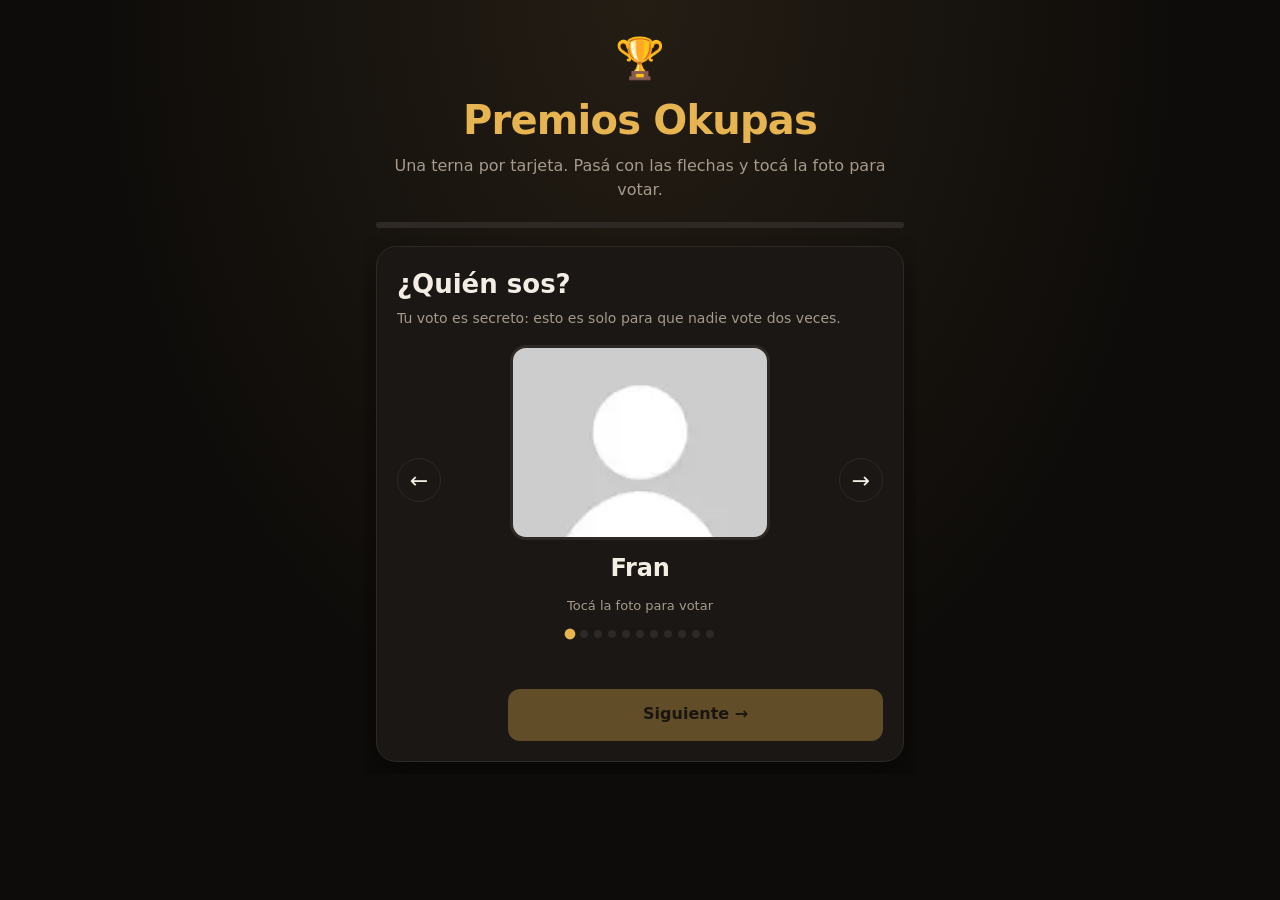
==== commit 5fa6b2a1: "a" ====
--- a/index.html
+++ b/index.html
@@ -44,55 +44,61 @@
     .wizard:has(#paso-0:checked) .track { transform: translateX(calc(0 * (100% + var(--gap)))); }
     .wizard:has(#paso-0:checked) .fill { width: 0.00%; }
     .wizard:has(#paso-1:checked) .track { transform: translateX(calc(-1 * (100% + var(--gap)))); }
-    .wizard:has(#paso-1:checked) .fill { width: 4.00%; }
+    .wizard:has(#paso-1:checked) .fill { width: 3.57%; }
     .wizard:has(#paso-2:checked) .track { transform: translateX(calc(-2 * (100% + var(--gap)))); }
-    .wizard:has(#paso-2:checked) .fill { width: 8.00%; }
+    .wizard:has(#paso-2:checked) .fill { width: 7.14%; }
     .wizard:has(#paso-3:checked) .track { transform: translateX(calc(-3 * (100% + var(--gap)))); }
-    .wizard:has(#paso-3:checked) .fill { width: 12.00%; }
+    .wizard:has(#paso-3:checked) .fill { width: 10.71%; }
     .wizard:has(#paso-4:checked) .track { transform: translateX(calc(-4 * (100% + var(--gap)))); }
-    .wizard:has(#paso-4:checked) .fill { width: 16.00%; }
+    .wizard:has(#paso-4:checked) .fill { width: 14.29%; }
     .wizard:has(#paso-5:checked) .track { transform: translateX(calc(-5 * (100% + var(--gap)))); }
-    .wizard:has(#paso-5:checked) .fill { width: 20.00%; }
+    .wizard:has(#paso-5:checked) .fill { width: 17.86%; }
     .wizard:has(#paso-6:checked) .track { transform: translateX(calc(-6 * (100% + var(--gap)))); }
-    .wizard:has(#paso-6:checked) .fill { width: 24.00%; }
+    .wizard:has(#paso-6:checked) .fill { width: 21.43%; }
     .wizard:has(#paso-7:checked) .track { transform: translateX(calc(-7 * (100% + var(--gap)))); }
-    .wizard:has(#paso-7:checked) .fill { width: 28.00%; }
+    .wizard:has(#paso-7:checked) .fill { width: 25.00%; }
     .wizard:has(#paso-8:checked) .track { transform: translateX(calc(-8 * (100% + var(--gap)))); }
-    .wizard:has(#paso-8:checked) .fill { width: 32.00%; }
+    .wizard:has(#paso-8:checked) .fill { width: 28.57%; }
     .wizard:has(#paso-9:checked) .track { transform: translateX(calc(-9 * (100% + var(--gap)))); }
-    .wizard:has(#paso-9:checked) .fill { width: 36.00%; }
+    .wizard:has(#paso-9:checked) .fill { width: 32.14%; }
     .wizard:has(#paso-10:checked) .track { transform: translateX(calc(-10 * (100% + var(--gap)))); }
-    .wizard:has(#paso-10:checked) .fill { width: 40.00%; }
+    .wizard:has(#paso-10:checked) .fill { width: 35.71%; }
     .wizard:has(#paso-11:checked) .track { transform: translateX(calc(-11 * (100% + var(--gap)))); }
-    .wizard:has(#paso-11:checked) .fill { width: 44.00%; }
+    .wizard:has(#paso-11:checked) .fill { width: 39.29%; }
     .wizard:has(#paso-12:checked) .track { transform: translateX(calc(-12 * (100% + var(--gap)))); }
-    .wizard:has(#paso-12:checked) .fill { width: 48.00%; }
+    .wizard:has(#paso-12:checked) .fill { width: 42.86%; }
     .wizard:has(#paso-13:checked) .track { transform: translateX(calc(-13 * (100% + var(--gap)))); }
-    .wizard:has(#paso-13:checked) .fill { width: 52.00%; }
+    .wizard:has(#paso-13:checked) .fill { width: 46.43%; }
     .wizard:has(#paso-14:checked) .track { transform: translateX(calc(-14 * (100% + var(--gap)))); }
-    .wizard:has(#paso-14:checked) .fill { width: 56.00%; }
+    .wizard:has(#paso-14:checked) .fill { width: 50.00%; }
     .wizard:has(#paso-15:checked) .track { transform: translateX(calc(-15 * (100% + var(--gap)))); }
-    .wizard:has(#paso-15:checked) .fill { width: 60.00%; }
+    .wizard:has(#paso-15:checked) .fill { width: 53.57%; }
     .wizard:has(#paso-16:checked) .track { transform: translateX(calc(-16 * (100% + var(--gap)))); }
-    .wizard:has(#paso-16:checked) .fill { width: 64.00%; }
+    .wizard:has(#paso-16:checked) .fill { width: 57.14%; }
     .wizard:has(#paso-17:checked) .track { transform: translateX(calc(-17 * (100% + var(--gap)))); }
-    .wizard:has(#paso-17:checked) .fill { width: 68.00%; }
+    .wizard:has(#paso-17:checked) .fill { width: 60.71%; }
     .wizard:has(#paso-18:checked) .track { transform: translateX(calc(-18 * (100% + var(--gap)))); }
-    .wizard:has(#paso-18:checked) .fill { width: 72.00%; }
+    .wizard:has(#paso-18:checked) .fill { width: 64.29%; }
     .wizard:has(#paso-19:checked) .track { transform: translateX(calc(-19 * (100% + var(--gap)))); }
-    .wizard:has(#paso-19:checked) .fill { width: 76.00%; }
+    .wizard:has(#paso-19:checked) .fill { width: 67.86%; }
     .wizard:has(#paso-20:checked) .track { transform: translateX(calc(-20 * (100% + var(--gap)))); }
-    .wizard:has(#paso-20:checked) .fill { width: 80.00%; }
+    .wizard:has(#paso-20:checked) .fill { width: 71.43%; }
     .wizard:has(#paso-21:checked) .track { transform: translateX(calc(-21 * (100% + var(--gap)))); }
-    .wizard:has(#paso-21:checked) .fill { width: 84.00%; }
+    .wizard:has(#paso-21:checked) .fill { width: 75.00%; }
     .wizard:has(#paso-22:checked) .track { transform: translateX(calc(-22 * (100% + var(--gap)))); }
-    .wizard:has(#paso-22:checked) .fill { width: 88.00%; }
+    .wizard:has(#paso-22:checked) .fill { width: 78.57%; }
     .wizard:has(#paso-23:checked) .track { transform: translateX(calc(-23 * (100% + var(--gap)))); }
-    .wizard:has(#paso-23:checked) .fill { width: 92.00%; }
+    .wizard:has(#paso-23:checked) .fill { width: 82.14%; }
     .wizard:has(#paso-24:checked) .track { transform: translateX(calc(-24 * (100% + var(--gap)))); }
-    .wizard:has(#paso-24:checked) .fill { width: 96.00%; }
+    .wizard:has(#paso-24:checked) .fill { width: 85.71%; }
     .wizard:has(#paso-25:checked) .track { transform: translateX(calc(-25 * (100% + var(--gap)))); }
-    .wizard:has(#paso-25:checked) .fill { width: 100.00%; }
+    .wizard:has(#paso-25:checked) .fill { width: 89.29%; }
+    .wizard:has(#paso-26:checked) .track { transform: translateX(calc(-26 * (100% + var(--gap)))); }
+    .wizard:has(#paso-26:checked) .fill { width: 92.86%; }
+    .wizard:has(#paso-27:checked) .track { transform: translateX(calc(-27 * (100% + var(--gap)))); }
+    .wizard:has(#paso-27:checked) .fill { width: 96.43%; }
+    .wizard:has(#paso-28:checked) .track { transform: translateX(calc(-28 * (100% + var(--gap)))); }
+    .wizard:has(#paso-28:checked) .fill { width: 100.00%; }
     .wizard:has(#paso-0:checked) .paso:nth-child(1),
     .wizard:has(#paso-1:checked) .paso:nth-child(2),
     .wizard:has(#paso-2:checked) .paso:nth-child(3),
@@ -118,7 +124,10 @@
     .wizard:has(#paso-22:checked) .paso:nth-child(23),
     .wizard:has(#paso-23:checked) .paso:nth-child(24),
     .wizard:has(#paso-24:checked) .paso:nth-child(25),
-    .wizard:has(#paso-25:checked) .paso:nth-child(26) {
+    .wizard:has(#paso-25:checked) .paso:nth-child(26),
+    .wizard:has(#paso-26:checked) .paso:nth-child(27),
+    .wizard:has(#paso-27:checked) .paso:nth-child(28),
+    .wizard:has(#paso-28:checked) .paso:nth-child(29) {
       opacity: 1;
       transform: none;
       visibility: visible;
@@ -165,6 +174,9 @@
         <input type="radio" name="paso" id="paso-23" form="ninguno">
         <input type="radio" name="paso" id="paso-24" form="ninguno">
         <input type="radio" name="paso" id="paso-25" form="ninguno">
+        <input type="radio" name="paso" id="paso-26" form="ninguno">
+        <input type="radio" name="paso" id="paso-27" form="ninguno">
+        <input type="radio" name="paso" id="paso-28" form="ninguno">
       </div>
       <div class="progreso"><span class="fill"></span></div>
       <div class="visor">
@@ -310,7 +322,7 @@
         </section>
 
         <section class="paso requiere">
-          <p class="contador">Terna 1 de 24</p>
+          <p class="contador">Terna 1 de 27</p>
           <h2>Glow up</h2>
           
           <div class="carrusel">
@@ -449,7 +461,7 @@
         </section>
 
         <section class="paso requiere">
-          <p class="contador">Terna 2 de 24</p>
+          <p class="contador">Terna 2 de 27</p>
           <h2>Downgrade</h2>
           
           <div class="carrusel">
@@ -588,7 +600,7 @@
         </section>
 
         <section class="paso requiere">
-          <p class="contador">Terna 3 de 24</p>
+          <p class="contador">Terna 3 de 27</p>
           <h2>Mejor vestido</h2>
           
           <div class="carrusel">
@@ -727,7 +739,7 @@
         </section>
 
         <section class="paso requiere">
-          <p class="contador">Terna 4 de 24</p>
+          <p class="contador">Terna 4 de 27</p>
           <h2>Peor vestido</h2>
           
           <div class="carrusel">
@@ -866,7 +878,7 @@
         </section>
 
         <section class="paso requiere">
-          <p class="contador">Terna 5 de 24</p>
+          <p class="contador">Terna 5 de 27</p>
           <h2>Gym bro</h2>
           
           <div class="carrusel">
@@ -1005,7 +1017,7 @@
         </section>
 
         <section class="paso requiere">
-          <p class="contador">Terna 6 de 24</p>
+          <p class="contador">Terna 6 de 27</p>
           <h2>Tóxico</h2>
           
           <div class="carrusel">
@@ -1144,7 +1156,7 @@
         </section>
 
         <section class="paso requiere">
-          <p class="contador">Terna 7 de 24</p>
+          <p class="contador">Terna 7 de 27</p>
           <h2>+ Levanté</h2>
           
           <div class="carrusel">
@@ -1283,7 +1295,7 @@
         </section>
 
         <section class="paso requiere">
-          <p class="contador">Terna 8 de 24</p>
+          <p class="contador">Terna 8 de 27</p>
           <h2>Come gatos</h2>
           
           <div class="carrusel">
@@ -1422,7 +1434,7 @@
         </section>
 
         <section class="paso requiere">
-          <p class="contador">Terna 9 de 24</p>
+          <p class="contador">Terna 9 de 27</p>
           <h2>Desaparecido</h2>
           
           <div class="carrusel">
@@ -1561,7 +1573,7 @@
         </section>
 
         <section class="paso requiere">
-          <p class="contador">Terna 10 de 24</p>
+          <p class="contador">Terna 10 de 27</p>
           <h2>Héroe</h2>
           
           <div class="carrusel">
@@ -1700,7 +1712,7 @@
         </section>
 
         <section class="paso requiere">
-          <p class="contador">Terna 11 de 24</p>
+          <p class="contador">Terna 11 de 27</p>
           <h2>Comediante</h2>
           
           <div class="carrusel">
@@ -1839,7 +1851,7 @@
         </section>
 
         <section class="paso requiere">
-          <p class="contador">Terna 12 de 24</p>
+          <p class="contador">Terna 12 de 27</p>
           <h2>NPC</h2>
           
           <div class="carrusel">
@@ -1978,7 +1990,7 @@
         </section>
 
         <section class="paso requiere">
-          <p class="contador">Terna 13 de 24</p>
+          <p class="contador">Terna 13 de 27</p>
           <h2>Fumón</h2>
           
           <div class="carrusel">
@@ -2117,7 +2129,7 @@
         </section>
 
         <section class="paso requiere">
-          <p class="contador">Terna 14 de 24</p>
+          <p class="contador">Terna 14 de 27</p>
           <h2>Borracho</h2>
           
           <div class="carrusel">
@@ -2256,7 +2268,7 @@
         </section>
 
         <section class="paso requiere">
-          <p class="contador">Terna 15 de 24</p>
+          <p class="contador">Terna 15 de 27</p>
           <h2>Plot twist</h2>
           
           <div class="carrusel">
@@ -2395,7 +2407,7 @@
         </section>
 
         <section class="paso requiere">
-          <p class="contador">Terna 16 de 24</p>
+          <p class="contador">Terna 16 de 27</p>
           <h2>Organizador</h2>
           
           <div class="carrusel">
@@ -2534,7 +2546,7 @@
         </section>
 
         <section class="paso requiere">
-          <p class="contador">Terna 17 de 24</p>
+          <p class="contador">Terna 17 de 27</p>
           <h2>Segundero</h2>
           
           <div class="carrusel">
@@ -2673,7 +2685,7 @@
         </section>
 
         <section class="paso requiere">
-          <p class="contador">Terna 18 de 24</p>
+          <p class="contador">Terna 18 de 27</p>
           <h2>Chófer</h2>
           
           <div class="carrusel">
@@ -2812,7 +2824,7 @@
         </section>
 
         <section class="paso requiere">
-          <p class="contador">Terna 19 de 24</p>
+          <p class="contador">Terna 19 de 27</p>
           <h2>Desarrollo de pj</h2>
           
           <div class="carrusel">
@@ -2951,7 +2963,7 @@
         </section>
 
         <section class="paso requiere">
-          <p class="contador">Terna 20 de 24</p>
+          <p class="contador">Terna 20 de 27</p>
           <h2>Pj revelación</h2>
           
           <div class="carrusel">
@@ -3090,7 +3102,7 @@
         </section>
 
         <section class="paso requiere">
-          <p class="contador">Terna 21 de 24</p>
+          <p class="contador">Terna 21 de 27</p>
           <h2>Repartidor</h2>
           
           <div class="carrusel">
@@ -3229,8 +3241,8 @@
         </section>
 
         <section class="paso requiere">
-          <p class="contador">Terna 22 de 24</p>
-          <h2>Personaje del año</h2>
+          <p class="contador">Terna 22 de 27</p>
+          <h2>Pelado</h2>
           
           <div class="carrusel">
             <span class="ver">
@@ -3367,25 +3379,442 @@
           </nav>
         </section>
 
-        <section class="paso">
-          <p class="contador">Terna 23 de 24 · abierta</p>
-          <h2>Mejor anécdota</h2>
-          <p class="ayuda">Escribila vos (opcional). Después se eligen finalistas y se votan aparte.</p>
-          <textarea name="c18" rows="5" maxlength="500" placeholder="Contala corta"></textarea>
+        <section class="paso requiere">
+          <p class="contador">Terna 23 de 27</p>
+          <h2>Mejor pelado</h2>
+          
+          <div class="carrusel">
+            <span class="ver">
+              <input type="radio" name="ver-c25" id="ver-c25-0" form="ninguno" checked>
+              <input type="radio" name="ver-c25" id="ver-c25-1" form="ninguno">
+              <input type="radio" name="ver-c25" id="ver-c25-2" form="ninguno">
+              <input type="radio" name="ver-c25" id="ver-c25-3" form="ninguno">
+              <input type="radio" name="ver-c25" id="ver-c25-4" form="ninguno">
+              <input type="radio" name="ver-c25" id="ver-c25-5" form="ninguno">
+              <input type="radio" name="ver-c25" id="ver-c25-6" form="ninguno">
+              <input type="radio" name="ver-c25" id="ver-c25-7" form="ninguno">
+              <input type="radio" name="ver-c25" id="ver-c25-8" form="ninguno">
+              <input type="radio" name="ver-c25" id="ver-c25-9" form="ninguno">
+              <input type="radio" name="ver-c25" id="ver-c25-10" form="ninguno">
+            </span>
+            <div class="personas">
+              <div class="persona">
+                <label class="flecha" for="ver-c25-10" aria-label="Anterior">←</label>
+                <input class="voto" type="radio" name="c25" id="c25-fran" value="Fran" required>
+                <label class="elegible" for="c25-fran">
+                  <span class="foto" data-ini="F"><span style="background-image:url('fotos/fran.jpg')"></span></span>
+                  <span class="nombre">Fran</span>
+                  <span class="estado"></span>
+                </label>
+                <label class="flecha" for="ver-c25-1" aria-label="Siguiente">→</label>
+              </div>
+              <div class="persona">
+                <label class="flecha" for="ver-c25-0" aria-label="Anterior">←</label>
+                <input class="voto" type="radio" name="c25" id="c25-fede" value="Fede" required>
+                <label class="elegible" for="c25-fede">
+                  <span class="foto" data-ini="F"><span style="background-image:url('fotos/fede.jpg')"></span></span>
+                  <span class="nombre">Fede</span>
+                  <span class="estado"></span>
+                </label>
+                <label class="flecha" for="ver-c25-2" aria-label="Siguiente">→</label>
+              </div>
+              <div class="persona">
+                <label class="flecha" for="ver-c25-1" aria-label="Anterior">←</label>
+                <input class="voto" type="radio" name="c25" id="c25-alan" value="Alan" required>
+                <label class="elegible" for="c25-alan">
+                  <span class="foto" data-ini="A"><span style="background-image:url('fotos/alan.jpg')"></span></span>
+                  <span class="nombre">Alan</span>
+                  <span class="estado"></span>
+                </label>
+                <label class="flecha" for="ver-c25-3" aria-label="Siguiente">→</label>
+              </div>
+              <div class="persona">
+                <label class="flecha" for="ver-c25-2" aria-label="Anterior">←</label>
+                <input class="voto" type="radio" name="c25" id="c25-andi" value="Andi" required>
+                <label class="elegible" for="c25-andi">
+                  <span class="foto" data-ini="A"><span style="background-image:url('fotos/andi.jpg')"></span></span>
+                  <span class="nombre">Andi</span>
+                  <span class="estado"></span>
+                </label>
+                <label class="flecha" for="ver-c25-4" aria-label="Siguiente">→</label>
+              </div>
+              <div class="persona">
+                <label class="flecha" for="ver-c25-3" aria-label="Anterior">←</label>
+                <input class="voto" type="radio" name="c25" id="c25-tobi" value="Tobi" required>
+                <label class="elegible" for="c25-tobi">
+                  <span class="foto" data-ini="T"><span style="background-image:url('fotos/tobi.jpg')"></span></span>
+                  <span class="nombre">Tobi</span>
+                  <span class="estado"></span>
+                </label>
+                <label class="flecha" for="ver-c25-5" aria-label="Siguiente">→</label>
+              </div>
+              <div class="persona">
+                <label class="flecha" for="ver-c25-4" aria-label="Anterior">←</label>
+                <input class="voto" type="radio" name="c25" id="c25-titi" value="Titi" required>
+                <label class="elegible" for="c25-titi">
+                  <span class="foto" data-ini="T"><span style="background-image:url('fotos/titi.jpg')"></span></span>
+                  <span class="nombre">Titi</span>
+                  <span class="estado"></span>
+                </label>
+                <label class="flecha" for="ver-c25-6" aria-label="Siguiente">→</label>
+              </div>
+              <div class="persona">
+                <label class="flecha" for="ver-c25-5" aria-label="Anterior">←</label>
+                <input class="voto" type="radio" name="c25" id="c25-tony" value="Tony" required>
+                <label class="elegible" for="c25-tony">
+                  <span class="foto" data-ini="T"><span style="background-image:url('fotos/tony.jpg')"></span></span>
+                  <span class="nombre">Tony</span>
+                  <span class="estado"></span>
+                </label>
+                <label class="flecha" for="ver-c25-7" aria-label="Siguiente">→</label>
+              </div>
+              <div class="persona">
+                <label class="flecha" for="ver-c25-6" aria-label="Anterior">←</label>
+                <input class="voto" type="radio" name="c25" id="c25-nacho" value="Nacho" required>
+                <label class="elegible" for="c25-nacho">
+                  <span class="foto" data-ini="N"><span style="background-image:url('fotos/nacho.jpg')"></span></span>
+                  <span class="nombre">Nacho</span>
+                  <span class="estado"></span>
+                </label>
+                <label class="flecha" for="ver-c25-8" aria-label="Siguiente">→</label>
+              </div>
+              <div class="persona">
+                <label class="flecha" for="ver-c25-7" aria-label="Anterior">←</label>
+                <input class="voto" type="radio" name="c25" id="c25-nano" value="Nano" required>
+                <label class="elegible" for="c25-nano">
+                  <span class="foto" data-ini="N"><span style="background-image:url('fotos/nano.jpg')"></span></span>
+                  <span class="nombre">Nano</span>
+                  <span class="estado"></span>
+                </label>
+                <label class="flecha" for="ver-c25-9" aria-label="Siguiente">→</label>
+              </div>
+              <div class="persona">
+                <label class="flecha" for="ver-c25-8" aria-label="Anterior">←</label>
+                <input class="voto" type="radio" name="c25" id="c25-el-enano" value="El Enano" required>
+                <label class="elegible" for="c25-el-enano">
+                  <span class="foto" data-ini="E"><span style="background-image:url('fotos/el-enano.jpg')"></span></span>
+                  <span class="nombre">El Enano</span>
+                  <span class="estado"></span>
+                </label>
+                <label class="flecha" for="ver-c25-10" aria-label="Siguiente">→</label>
+              </div>
+              <div class="persona">
+                <label class="flecha" for="ver-c25-9" aria-label="Anterior">←</label>
+                <input class="voto" type="radio" name="c25" id="c25-petalo" value="Pétalo" required>
+                <label class="elegible" for="c25-petalo">
+                  <span class="foto" data-ini="P"><span style="background-image:url('fotos/petalo.jpg')"></span></span>
+                  <span class="nombre">Pétalo</span>
+                  <span class="estado"></span>
+                </label>
+                <label class="flecha" for="ver-c25-0" aria-label="Siguiente">→</label>
+              </div>
+            </div>
+            <div class="puntos"><label for="ver-c25-0" title="Fran"></label><label for="ver-c25-1" title="Fede"></label><label for="ver-c25-2" title="Alan"></label><label for="ver-c25-3" title="Andi"></label><label for="ver-c25-4" title="Tobi"></label><label for="ver-c25-5" title="Titi"></label><label for="ver-c25-6" title="Tony"></label><label for="ver-c25-7" title="Nacho"></label><label for="ver-c25-8" title="Nano"></label><label for="ver-c25-9" title="El Enano"></label><label for="ver-c25-10" title="Pétalo"></label></div>
+            <p class="tu-voto">Tu voto: <b>Fran</b><b>Fede</b><b>Alan</b><b>Andi</b><b>Tobi</b><b>Titi</b><b>Tony</b><b>Nacho</b><b>Nano</b><b>El Enano</b><b>Pétalo</b></p>
+          </div>
           <nav class="nav">
             <label for="paso-22" class="btn sec">← Atrás</label>
             <label for="paso-24" class="btn sig">Siguiente →</label>
           </nav>
         </section>
 
+        <section class="paso requiere">
+          <p class="contador">Terna 24 de 27</p>
+          <h2>Futuro pelado</h2>
+          
+          <div class="carrusel">
+            <span class="ver">
+              <input type="radio" name="ver-c26" id="ver-c26-0" form="ninguno" checked>
+              <input type="radio" name="ver-c26" id="ver-c26-1" form="ninguno">
+              <input type="radio" name="ver-c26" id="ver-c26-2" form="ninguno">
+              <input type="radio" name="ver-c26" id="ver-c26-3" form="ninguno">
+              <input type="radio" name="ver-c26" id="ver-c26-4" form="ninguno">
+              <input type="radio" name="ver-c26" id="ver-c26-5" form="ninguno">
+              <input type="radio" name="ver-c26" id="ver-c26-6" form="ninguno">
+              <input type="radio" name="ver-c26" id="ver-c26-7" form="ninguno">
+              <input type="radio" name="ver-c26" id="ver-c26-8" form="ninguno">
+              <input type="radio" name="ver-c26" id="ver-c26-9" form="ninguno">
+              <input type="radio" name="ver-c26" id="ver-c26-10" form="ninguno">
+            </span>
+            <div class="personas">
+              <div class="persona">
+                <label class="flecha" for="ver-c26-10" aria-label="Anterior">←</label>
+                <input class="voto" type="radio" name="c26" id="c26-fran" value="Fran" required>
+                <label class="elegible" for="c26-fran">
+                  <span class="foto" data-ini="F"><span style="background-image:url('fotos/fran.jpg')"></span></span>
+                  <span class="nombre">Fran</span>
+                  <span class="estado"></span>
+                </label>
+                <label class="flecha" for="ver-c26-1" aria-label="Siguiente">→</label>
+              </div>
+              <div class="persona">
+                <label class="flecha" for="ver-c26-0" aria-label="Anterior">←</label>
+                <input class="voto" type="radio" name="c26" id="c26-fede" value="Fede" required>
+                <label class="elegible" for="c26-fede">
+                  <span class="foto" data-ini="F"><span style="background-image:url('fotos/fede.jpg')"></span></span>
+                  <span class="nombre">Fede</span>
+                  <span class="estado"></span>
+                </label>
+                <label class="flecha" for="ver-c26-2" aria-label="Siguiente">→</label>
+              </div>
+              <div class="persona">
+                <label class="flecha" for="ver-c26-1" aria-label="Anterior">←</label>
+                <input class="voto" type="radio" name="c26" id="c26-alan" value="Alan" required>
+                <label class="elegible" for="c26-alan">
+                  <span class="foto" data-ini="A"><span style="background-image:url('fotos/alan.jpg')"></span></span>
+                  <span class="nombre">Alan</span>
+                  <span class="estado"></span>
+                </label>
+                <label class="flecha" for="ver-c26-3" aria-label="Siguiente">→</label>
+              </div>
+              <div class="persona">
+                <label class="flecha" for="ver-c26-2" aria-label="Anterior">←</label>
+                <input class="voto" type="radio" name="c26" id="c26-andi" value="Andi" required>
+                <label class="elegible" for="c26-andi">
+                  <span class="foto" data-ini="A"><span style="background-image:url('fotos/andi.jpg')"></span></span>
+                  <span class="nombre">Andi</span>
+                  <span class="estado"></span>
+                </label>
+                <label class="flecha" for="ver-c26-4" aria-label="Siguiente">→</label>
+              </div>
+              <div class="persona">
+                <label class="flecha" for="ver-c26-3" aria-label="Anterior">←</label>
+                <input class="voto" type="radio" name="c26" id="c26-tobi" value="Tobi" required>
+                <label class="elegible" for="c26-tobi">
+                  <span class="foto" data-ini="T"><span style="background-image:url('fotos/tobi.jpg')"></span></span>
+                  <span class="nombre">Tobi</span>
+                  <span class="estado"></span>
+                </label>
+                <label class="flecha" for="ver-c26-5" aria-label="Siguiente">→</label>
+              </div>
+              <div class="persona">
+                <label class="flecha" for="ver-c26-4" aria-label="Anterior">←</label>
+                <input class="voto" type="radio" name="c26" id="c26-titi" value="Titi" required>
+                <label class="elegible" for="c26-titi">
+                  <span class="foto" data-ini="T"><span style="background-image:url('fotos/titi.jpg')"></span></span>
+                  <span class="nombre">Titi</span>
+                  <span class="estado"></span>
+                </label>
+                <label class="flecha" for="ver-c26-6" aria-label="Siguiente">→</label>
+              </div>
+              <div class="persona">
+                <label class="flecha" for="ver-c26-5" aria-label="Anterior">←</label>
+                <input class="voto" type="radio" name="c26" id="c26-tony" value="Tony" required>
+                <label class="elegible" for="c26-tony">
+                  <span class="foto" data-ini="T"><span style="background-image:url('fotos/tony.jpg')"></span></span>
+                  <span class="nombre">Tony</span>
+                  <span class="estado"></span>
+                </label>
+                <label class="flecha" for="ver-c26-7" aria-label="Siguiente">→</label>
+              </div>
+              <div class="persona">
+                <label class="flecha" for="ver-c26-6" aria-label="Anterior">←</label>
+                <input class="voto" type="radio" name="c26" id="c26-nacho" value="Nacho" required>
+                <label class="elegible" for="c26-nacho">
+                  <span class="foto" data-ini="N"><span style="background-image:url('fotos/nacho.jpg')"></span></span>
+                  <span class="nombre">Nacho</span>
+                  <span class="estado"></span>
+                </label>
+                <label class="flecha" for="ver-c26-8" aria-label="Siguiente">→</label>
+              </div>
+              <div class="persona">
+                <label class="flecha" for="ver-c26-7" aria-label="Anterior">←</label>
+                <input class="voto" type="radio" name="c26" id="c26-nano" value="Nano" required>
+                <label class="elegible" for="c26-nano">
+                  <span class="foto" data-ini="N"><span style="background-image:url('fotos/nano.jpg')"></span></span>
+                  <span class="nombre">Nano</span>
+                  <span class="estado"></span>
+                </label>
+                <label class="flecha" for="ver-c26-9" aria-label="Siguiente">→</label>
+              </div>
+              <div class="persona">
+                <label class="flecha" for="ver-c26-8" aria-label="Anterior">←</label>
+                <input class="voto" type="radio" name="c26" id="c26-el-enano" value="El Enano" required>
+                <label class="elegible" for="c26-el-enano">
+                  <span class="foto" data-ini="E"><span style="background-image:url('fotos/el-enano.jpg')"></span></span>
+                  <span class="nombre">El Enano</span>
+                  <span class="estado"></span>
+                </label>
+                <label class="flecha" for="ver-c26-10" aria-label="Siguiente">→</label>
+              </div>
+              <div class="persona">
+                <label class="flecha" for="ver-c26-9" aria-label="Anterior">←</label>
+                <input class="voto" type="radio" name="c26" id="c26-petalo" value="Pétalo" required>
+                <label class="elegible" for="c26-petalo">
+                  <span class="foto" data-ini="P"><span style="background-image:url('fotos/petalo.jpg')"></span></span>
+                  <span class="nombre">Pétalo</span>
+                  <span class="estado"></span>
+                </label>
+                <label class="flecha" for="ver-c26-0" aria-label="Siguiente">→</label>
+              </div>
+            </div>
+            <div class="puntos"><label for="ver-c26-0" title="Fran"></label><label for="ver-c26-1" title="Fede"></label><label for="ver-c26-2" title="Alan"></label><label for="ver-c26-3" title="Andi"></label><label for="ver-c26-4" title="Tobi"></label><label for="ver-c26-5" title="Titi"></label><label for="ver-c26-6" title="Tony"></label><label for="ver-c26-7" title="Nacho"></label><label for="ver-c26-8" title="Nano"></label><label for="ver-c26-9" title="El Enano"></label><label for="ver-c26-10" title="Pétalo"></label></div>
+            <p class="tu-voto">Tu voto: <b>Fran</b><b>Fede</b><b>Alan</b><b>Andi</b><b>Tobi</b><b>Titi</b><b>Tony</b><b>Nacho</b><b>Nano</b><b>El Enano</b><b>Pétalo</b></p>
+          </div>
+          <nav class="nav">
+            <label for="paso-23" class="btn sec">← Atrás</label>
+            <label for="paso-25" class="btn sig">Siguiente →</label>
+          </nav>
+        </section>
+
+        <section class="paso requiere">
+          <p class="contador">Terna 25 de 27</p>
+          <h2>Personaje del año</h2>
+          
+          <div class="carrusel">
+            <span class="ver">
+              <input type="radio" name="ver-c27" id="ver-c27-0" form="ninguno" checked>
+              <input type="radio" name="ver-c27" id="ver-c27-1" form="ninguno">
+              <input type="radio" name="ver-c27" id="ver-c27-2" form="ninguno">
+              <input type="radio" name="ver-c27" id="ver-c27-3" form="ninguno">
+              <input type="radio" name="ver-c27" id="ver-c27-4" form="ninguno">
+              <input type="radio" name="ver-c27" id="ver-c27-5" form="ninguno">
+              <input type="radio" name="ver-c27" id="ver-c27-6" form="ninguno">
+              <input type="radio" name="ver-c27" id="ver-c27-7" form="ninguno">
+              <input type="radio" name="ver-c27" id="ver-c27-8" form="ninguno">
+              <input type="radio" name="ver-c27" id="ver-c27-9" form="ninguno">
+              <input type="radio" name="ver-c27" id="ver-c27-10" form="ninguno">
+            </span>
+            <div class="personas">
+              <div class="persona">
+                <label class="flecha" for="ver-c27-10" aria-label="Anterior">←</label>
+                <input class="voto" type="radio" name="c27" id="c27-fran" value="Fran" required>
+                <label class="elegible" for="c27-fran">
+                  <span class="foto" data-ini="F"><span style="background-image:url('fotos/fran.jpg')"></span></span>
+                  <span class="nombre">Fran</span>
+                  <span class="estado"></span>
+                </label>
+                <label class="flecha" for="ver-c27-1" aria-label="Siguiente">→</label>
+              </div>
+              <div class="persona">
+                <label class="flecha" for="ver-c27-0" aria-label="Anterior">←</label>
+                <input class="voto" type="radio" name="c27" id="c27-fede" value="Fede" required>
+                <label class="elegible" for="c27-fede">
+                  <span class="foto" data-ini="F"><span style="background-image:url('fotos/fede.jpg')"></span></span>
+                  <span class="nombre">Fede</span>
+                  <span class="estado"></span>
+                </label>
+                <label class="flecha" for="ver-c27-2" aria-label="Siguiente">→</label>
+              </div>
+              <div class="persona">
+                <label class="flecha" for="ver-c27-1" aria-label="Anterior">←</label>
+                <input class="voto" type="radio" name="c27" id="c27-alan" value="Alan" required>
+                <label class="elegible" for="c27-alan">
+                  <span class="foto" data-ini="A"><span style="background-image:url('fotos/alan.jpg')"></span></span>
+                  <span class="nombre">Alan</span>
+                  <span class="estado"></span>
+                </label>
+                <label class="flecha" for="ver-c27-3" aria-label="Siguiente">→</label>
+              </div>
+              <div class="persona">
+                <label class="flecha" for="ver-c27-2" aria-label="Anterior">←</label>
+                <input class="voto" type="radio" name="c27" id="c27-andi" value="Andi" required>
+                <label class="elegible" for="c27-andi">
+                  <span class="foto" data-ini="A"><span style="background-image:url('fotos/andi.jpg')"></span></span>
+                  <span class="nombre">Andi</span>
+                  <span class="estado"></span>
+                </label>
+                <label class="flecha" for="ver-c27-4" aria-label="Siguiente">→</label>
+              </div>
+              <div class="persona">
+                <label class="flecha" for="ver-c27-3" aria-label="Anterior">←</label>
+                <input class="voto" type="radio" name="c27" id="c27-tobi" value="Tobi" required>
+                <label class="elegible" for="c27-tobi">
+                  <span class="foto" data-ini="T"><span style="background-image:url('fotos/tobi.jpg')"></span></span>
+                  <span class="nombre">Tobi</span>
+                  <span class="estado"></span>
+                </label>
+                <label class="flecha" for="ver-c27-5" aria-label="Siguiente">→</label>
+              </div>
+              <div class="persona">
+                <label class="flecha" for="ver-c27-4" aria-label="Anterior">←</label>
+                <input class="voto" type="radio" name="c27" id="c27-titi" value="Titi" required>
+                <label class="elegible" for="c27-titi">
+                  <span class="foto" data-ini="T"><span style="background-image:url('fotos/titi.jpg')"></span></span>
+                  <span class="nombre">Titi</span>
+                  <span class="estado"></span>
+                </label>
+                <label class="flecha" for="ver-c27-6" aria-label="Siguiente">→</label>
+              </div>
+              <div class="persona">
+                <label class="flecha" for="ver-c27-5" aria-label="Anterior">←</label>
+                <input class="voto" type="radio" name="c27" id="c27-tony" value="Tony" required>
+                <label class="elegible" for="c27-tony">
+                  <span class="foto" data-ini="T"><span style="background-image:url('fotos/tony.jpg')"></span></span>
+                  <span class="nombre">Tony</span>
+                  <span class="estado"></span>
+                </label>
+                <label class="flecha" for="ver-c27-7" aria-label="Siguiente">→</label>
+              </div>
+              <div class="persona">
+                <label class="flecha" for="ver-c27-6" aria-label="Anterior">←</label>
+                <input class="voto" type="radio" name="c27" id="c27-nacho" value="Nacho" required>
+                <label class="elegible" for="c27-nacho">
+                  <span class="foto" data-ini="N"><span style="background-image:url('fotos/nacho.jpg')"></span></span>
+                  <span class="nombre">Nacho</span>
+                  <span class="estado"></span>
+                </label>
+                <label class="flecha" for="ver-c27-8" aria-label="Siguiente">→</label>
+              </div>
+              <div class="persona">
+                <label class="flecha" for="ver-c27-7" aria-label="Anterior">←</label>
+                <input class="voto" type="radio" name="c27" id="c27-nano" value="Nano" required>
+                <label class="elegible" for="c27-nano">
+                  <span class="foto" data-ini="N"><span style="background-image:url('fotos/nano.jpg')"></span></span>
+                  <span class="nombre">Nano</span>
+                  <span class="estado"></span>
+                </label>
+                <label class="flecha" for="ver-c27-9" aria-label="Siguiente">→</label>
+              </div>
+              <div class="persona">
+                <label class="flecha" for="ver-c27-8" aria-label="Anterior">←</label>
+                <input class="voto" type="radio" name="c27" id="c27-el-enano" value="El Enano" required>
+                <label class="elegible" for="c27-el-enano">
+                  <span class="foto" data-ini="E"><span style="background-image:url('fotos/el-enano.jpg')"></span></span>
+                  <span class="nombre">El Enano</span>
+                  <span class="estado"></span>
+                </label>
+                <label class="flecha" for="ver-c27-10" aria-label="Siguiente">→</label>
+              </div>
+              <div class="persona">
+                <label class="flecha" for="ver-c27-9" aria-label="Anterior">←</label>
+                <input class="voto" type="radio" name="c27" id="c27-petalo" value="Pétalo" required>
+                <label class="elegible" for="c27-petalo">
+                  <span class="foto" data-ini="P"><span style="background-image:url('fotos/petalo.jpg')"></span></span>
+                  <span class="nombre">Pétalo</span>
+                  <span class="estado"></span>
+                </label>
+                <label class="flecha" for="ver-c27-0" aria-label="Siguiente">→</label>
+              </div>
+            </div>
+            <div class="puntos"><label for="ver-c27-0" title="Fran"></label><label for="ver-c27-1" title="Fede"></label><label for="ver-c27-2" title="Alan"></label><label for="ver-c27-3" title="Andi"></label><label for="ver-c27-4" title="Tobi"></label><label for="ver-c27-5" title="Titi"></label><label for="ver-c27-6" title="Tony"></label><label for="ver-c27-7" title="Nacho"></label><label for="ver-c27-8" title="Nano"></label><label for="ver-c27-9" title="El Enano"></label><label for="ver-c27-10" title="Pétalo"></label></div>
+            <p class="tu-voto">Tu voto: <b>Fran</b><b>Fede</b><b>Alan</b><b>Andi</b><b>Tobi</b><b>Titi</b><b>Tony</b><b>Nacho</b><b>Nano</b><b>El Enano</b><b>Pétalo</b></p>
+          </div>
+          <nav class="nav">
+            <label for="paso-24" class="btn sec">← Atrás</label>
+            <label for="paso-26" class="btn sig">Siguiente →</label>
+          </nav>
+        </section>
+
         <section class="paso">
-          <p class="contador">Terna 24 de 24 · abierta</p>
+          <p class="contador">Terna 26 de 27 · abierta</p>
+          <h2>Mejor anécdota</h2>
+          <p class="ayuda">Escribila vos (opcional). Después se eligen finalistas y se votan aparte.</p>
+          <textarea name="c18" rows="5" maxlength="500" placeholder="Contala corta"></textarea>
+          <nav class="nav">
+            <label for="paso-25" class="btn sec">← Atrás</label>
+            <label for="paso-27" class="btn sig">Siguiente →</label>
+          </nav>
+        </section>
+
+        <section class="paso">
+          <p class="contador">Terna 27 de 27 · abierta</p>
           <h2>Frase del año</h2>
           <p class="ayuda">Escribila vos (opcional). Después se eligen finalistas y se votan aparte.</p>
           <textarea name="c23" rows="5" maxlength="500" placeholder="La frase y quién la dijo"></textarea>
           <nav class="nav">
-            <label for="paso-23" class="btn sec">← Atrás</label>
-            <label for="paso-25" class="btn sig">Siguiente →</label>
+            <label for="paso-26" class="btn sec">← Atrás</label>
+            <label for="paso-28" class="btn sig">Siguiente →</label>
           </nav>
         </section>
 
@@ -3394,7 +3823,7 @@
           <h2>¡Listo!</h2>
           <p class="ayuda">Si querés cambiar algo, volvé atrás. Si mandás de nuevo más tarde, se reemplaza tu voto.</p>
           <nav class="nav">
-            <label for="paso-24" class="btn sec">← Atrás</label>
+            <label for="paso-27" class="btn sec">← Atrás</label>
             <button class="btn" type="submit">Enviar voto 🏆</button>
           </nav>
         </section>
--- a/styles.css
+++ b/styles.css
@@ -166,20 +166,9 @@
   border: 3px solid var(--line);
   border-radius: 16px;
   overflow: hidden;
-  background: linear-gradient(135deg, #2a231b, #15120f);
+  /* Foto genérica: se ve hasta que la persona tenga su foto en fotos/ */
+  background: #c4c4c4 url('fotos/sin-foto.webp') center / cover no-repeat;
   transition: border-color 0.2s, box-shadow 0.2s, transform 0.15s;
-}
-/* Si no hay foto, se ve la inicial */
-.foto::before {
-  content: attr(data-ini);
-  position: absolute;
-  inset: 0;
-  display: grid;
-  place-items: center;
-  font-size: 72px;
-  font-weight: 800;
-  color: var(--gold);
-  opacity: 0.55;
 }
 .foto > span { position: absolute; inset: 0; background-size: cover; background-position: center; }
 .elegible:active .foto { transform: scale(0.97); }
